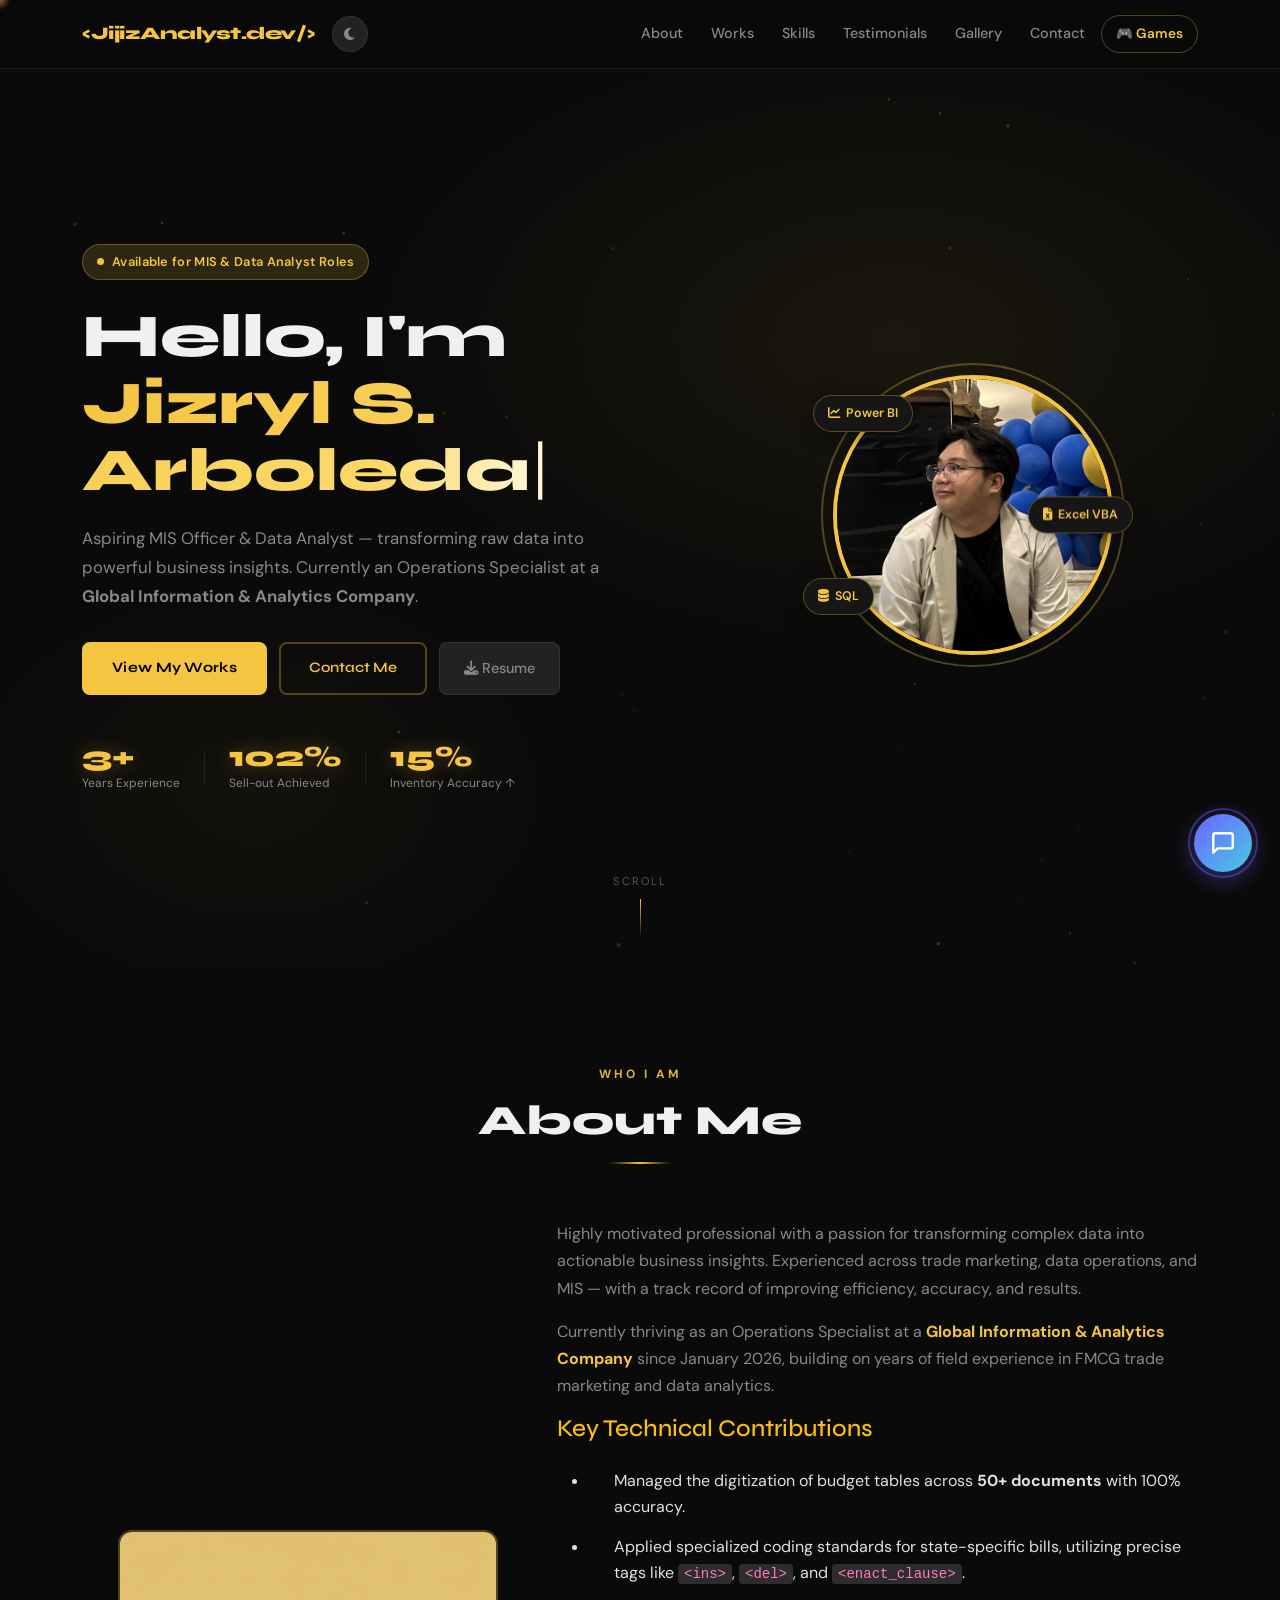
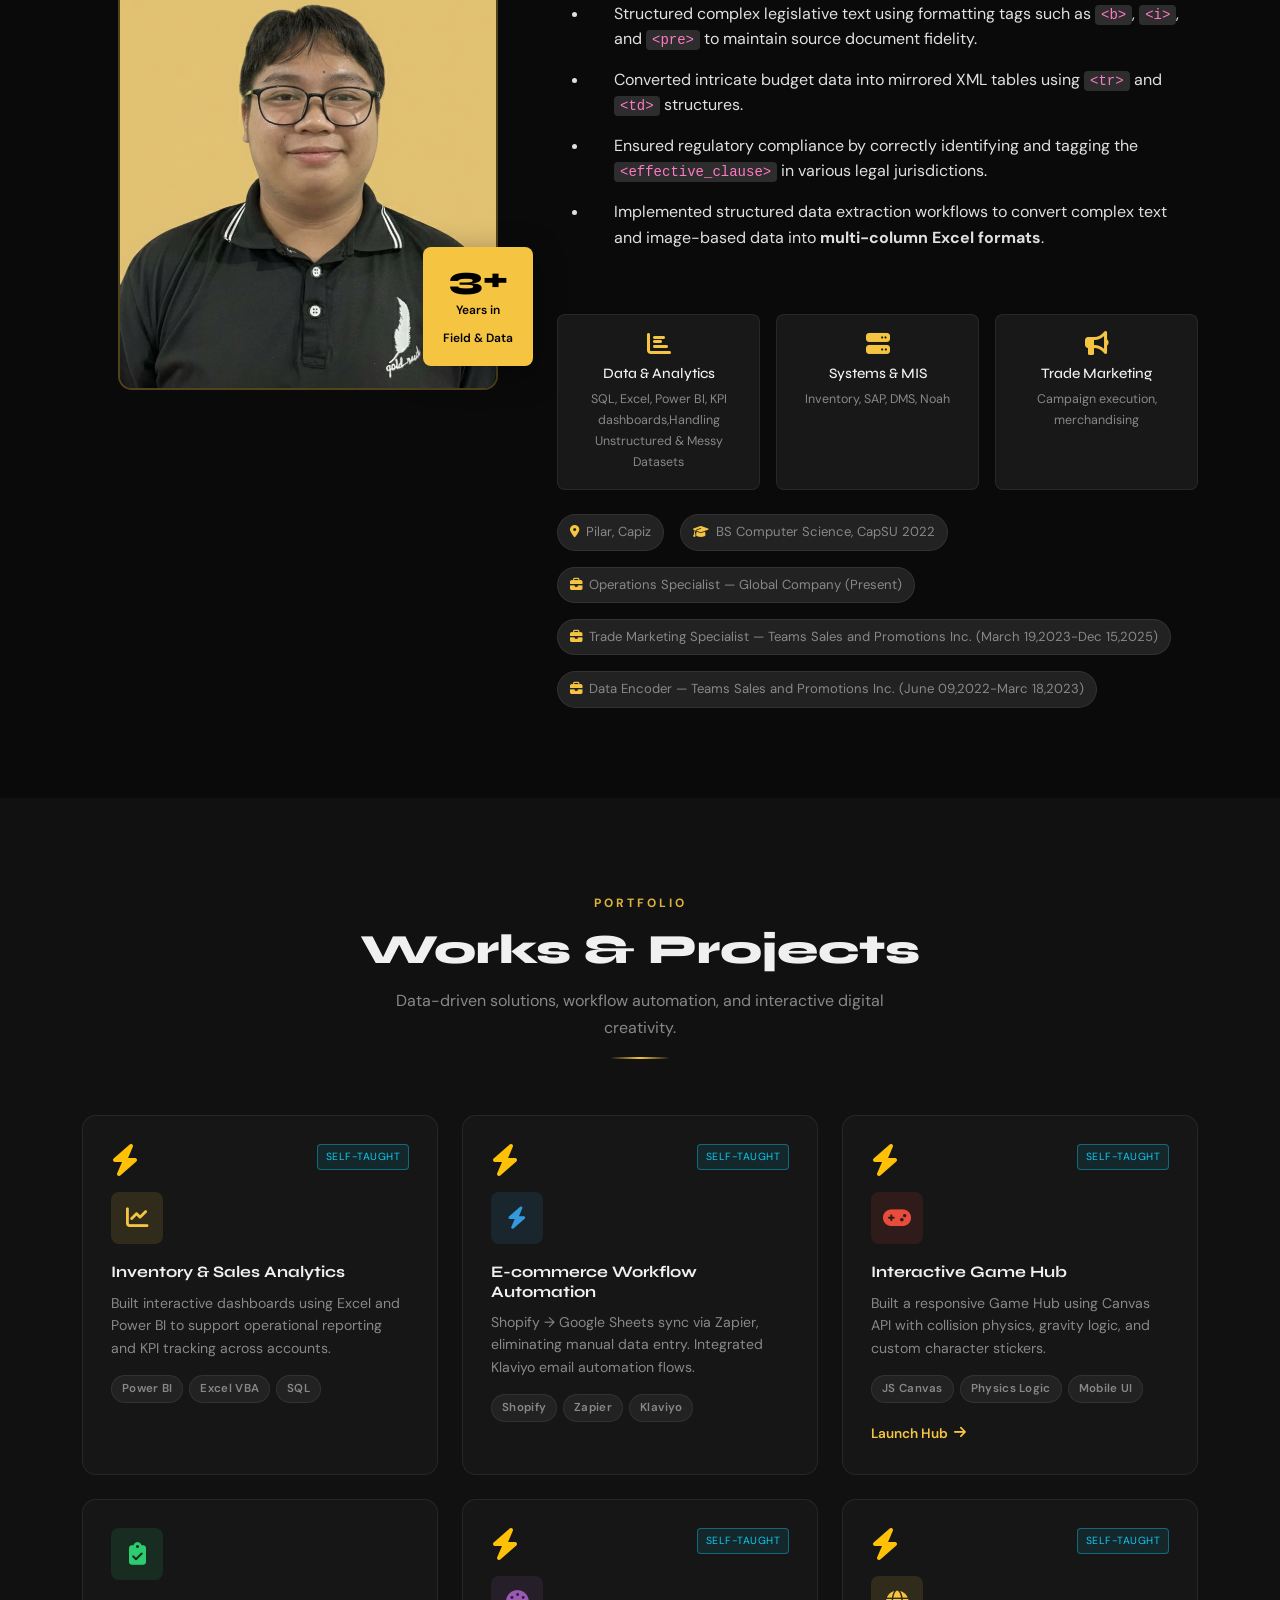
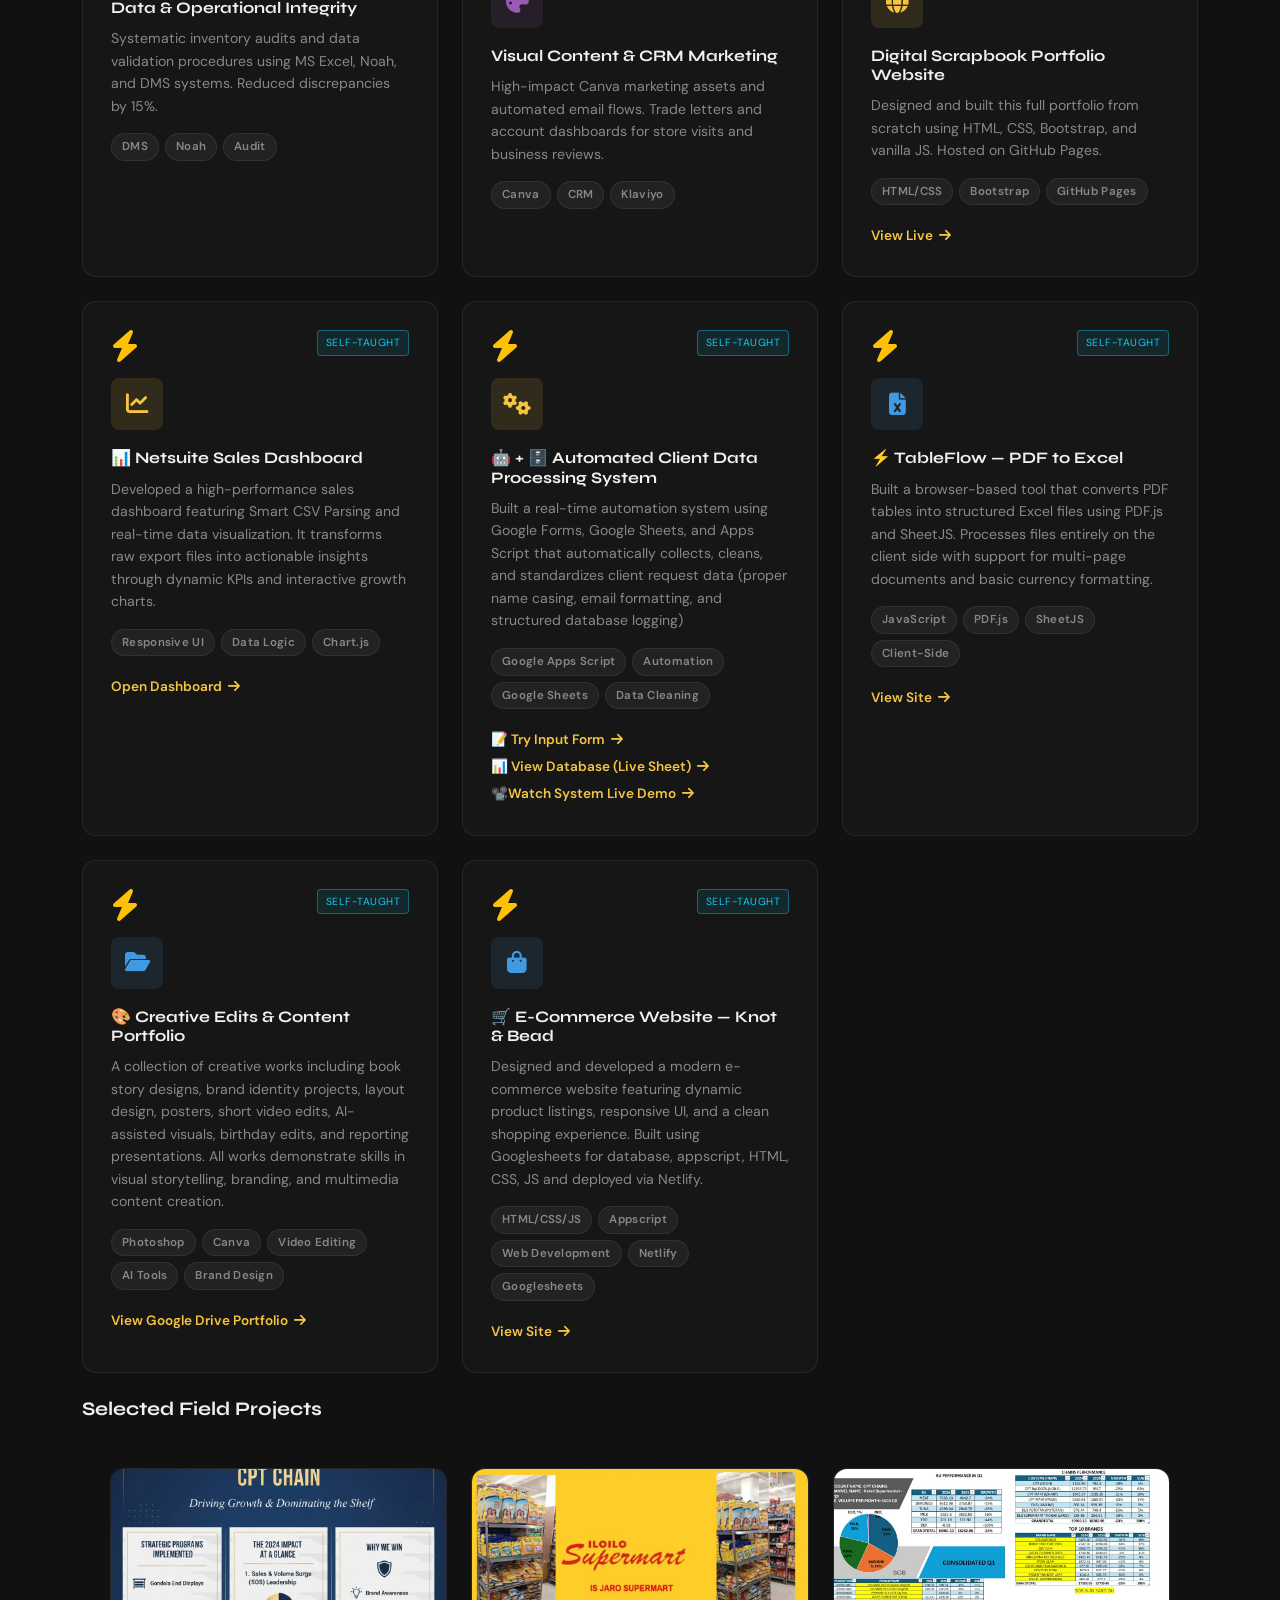
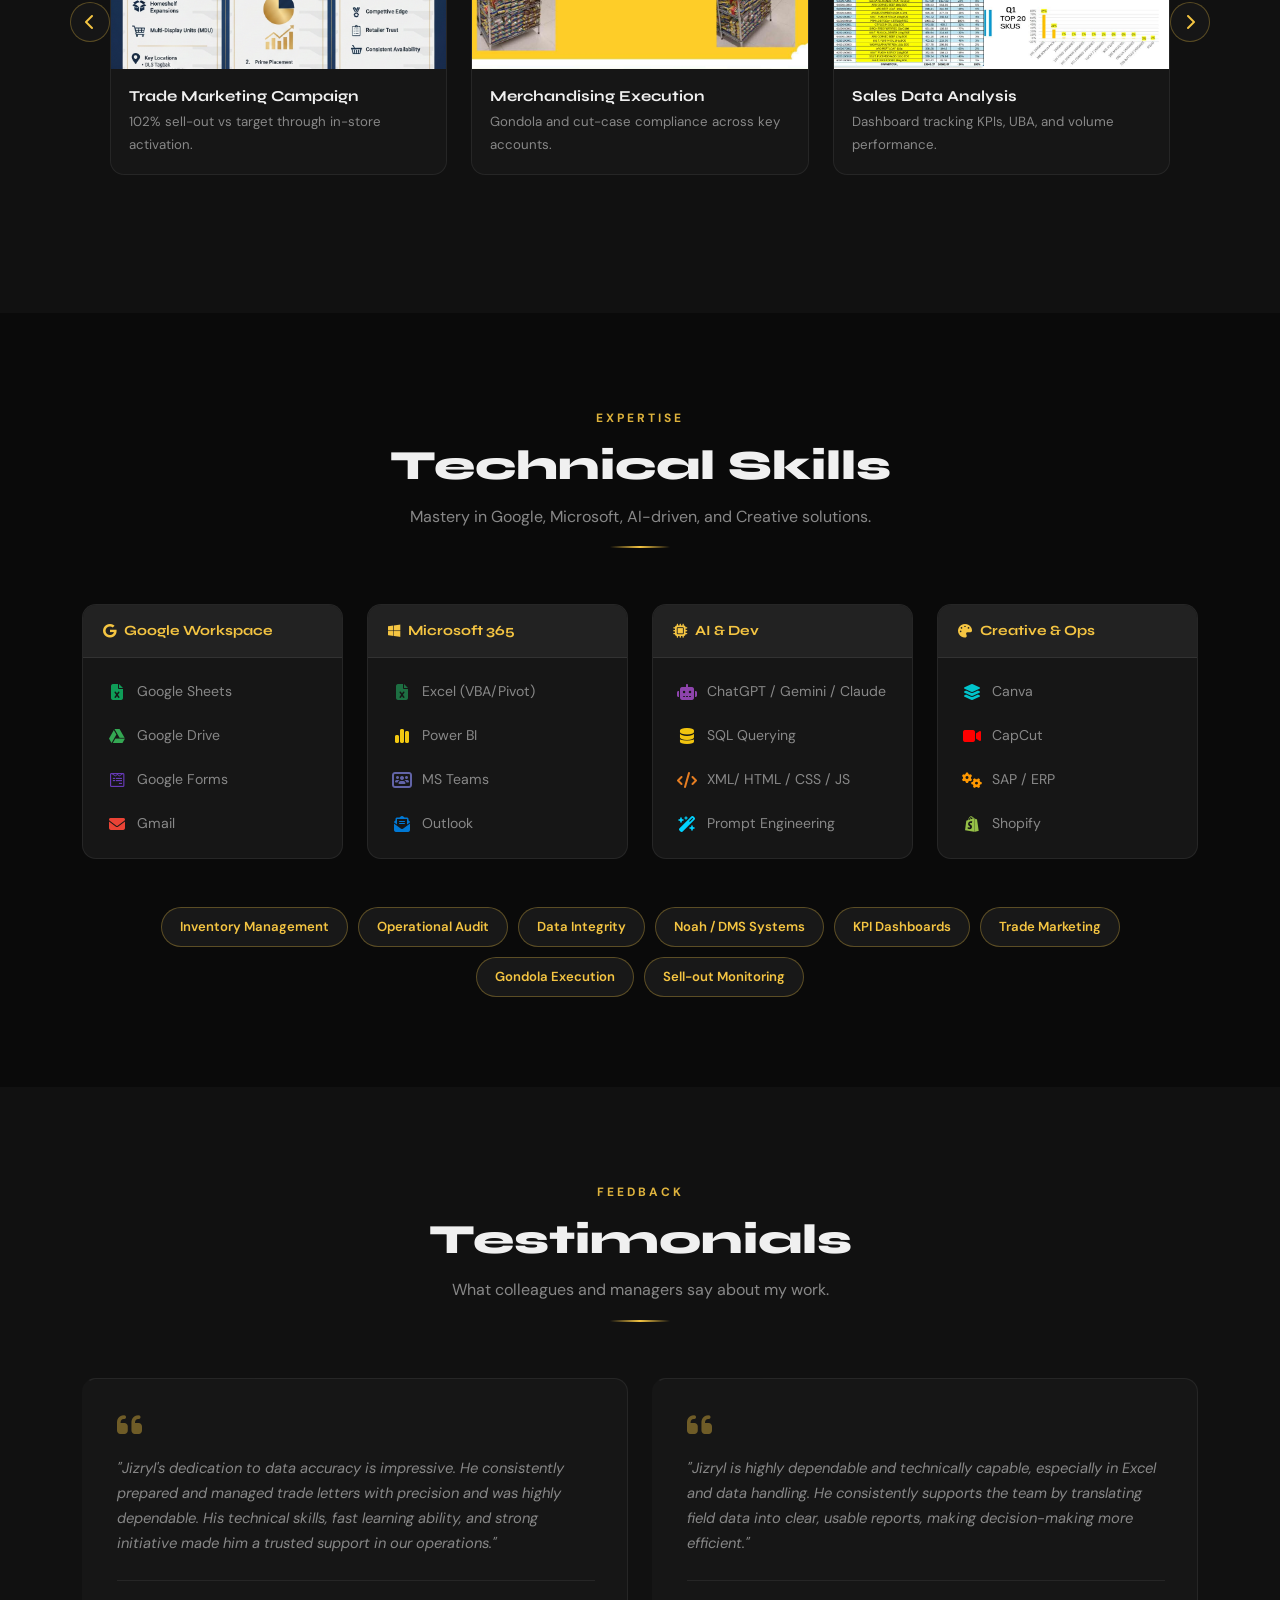
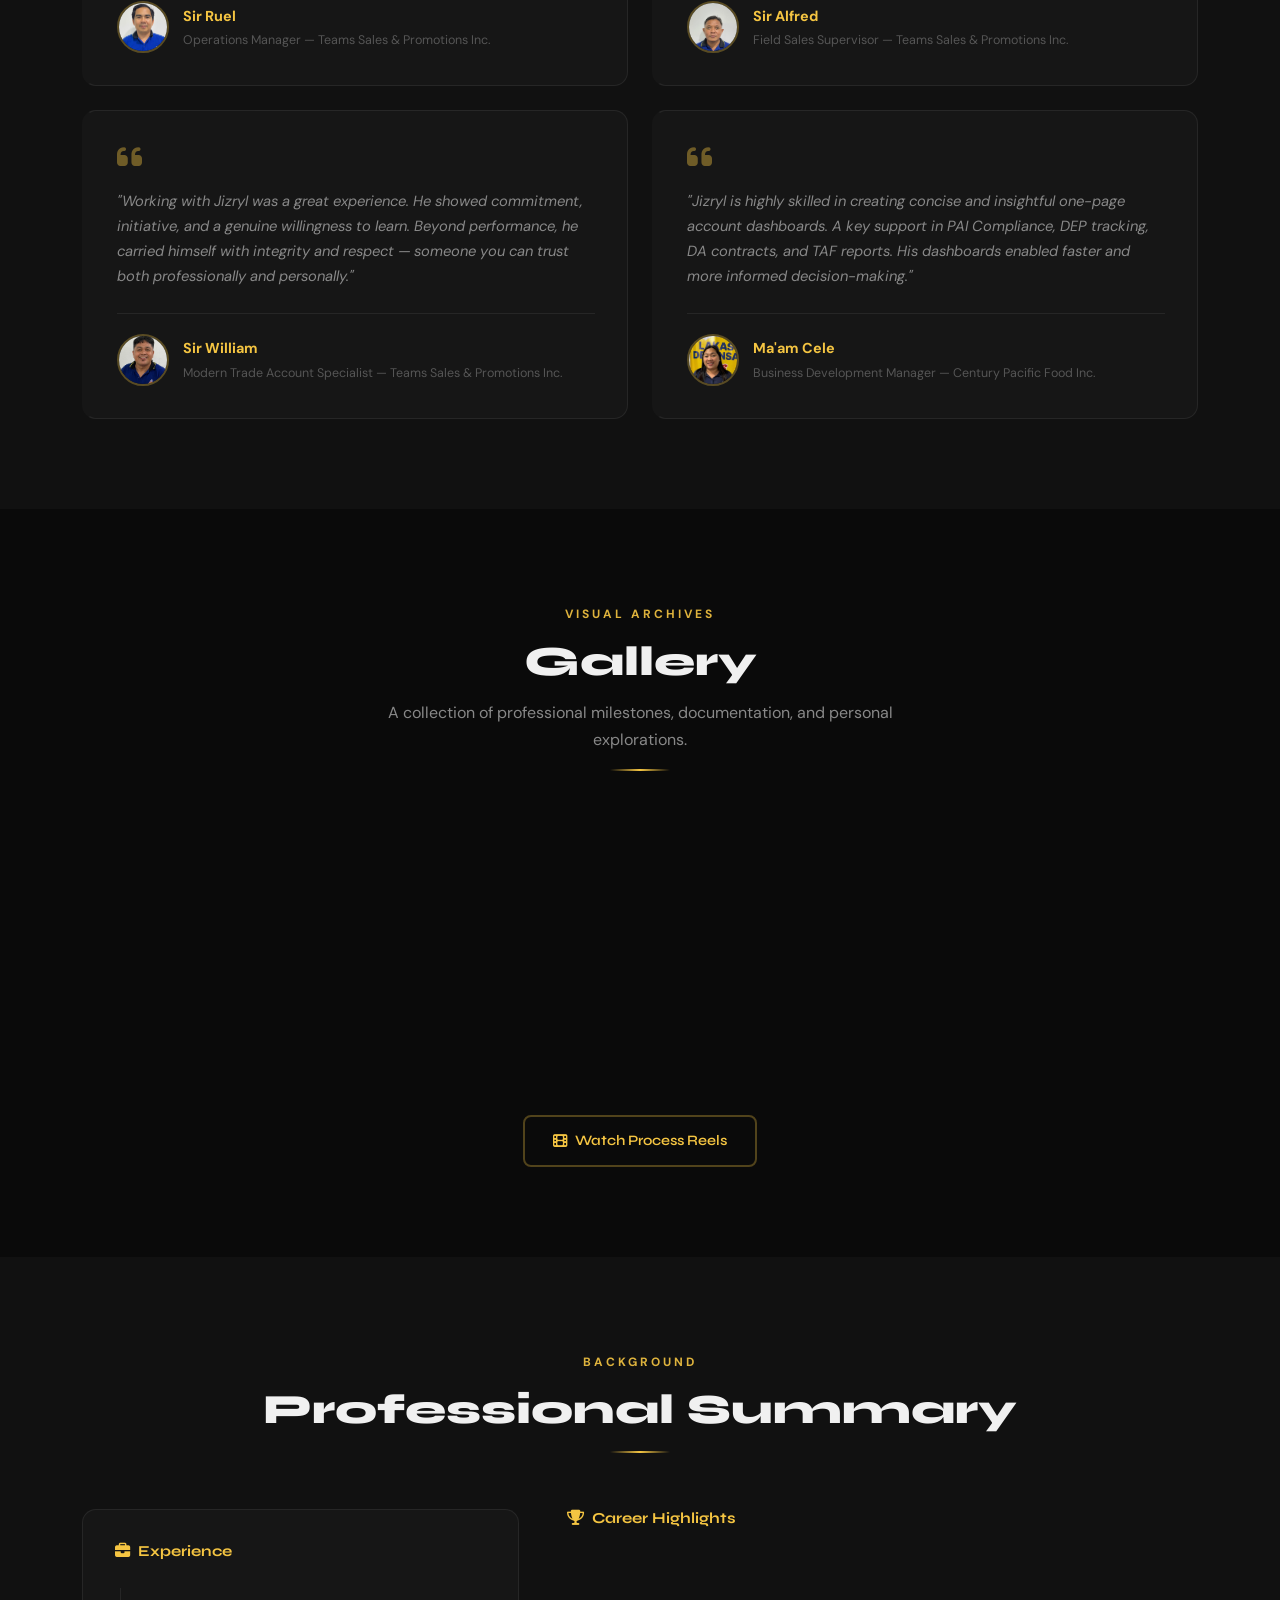
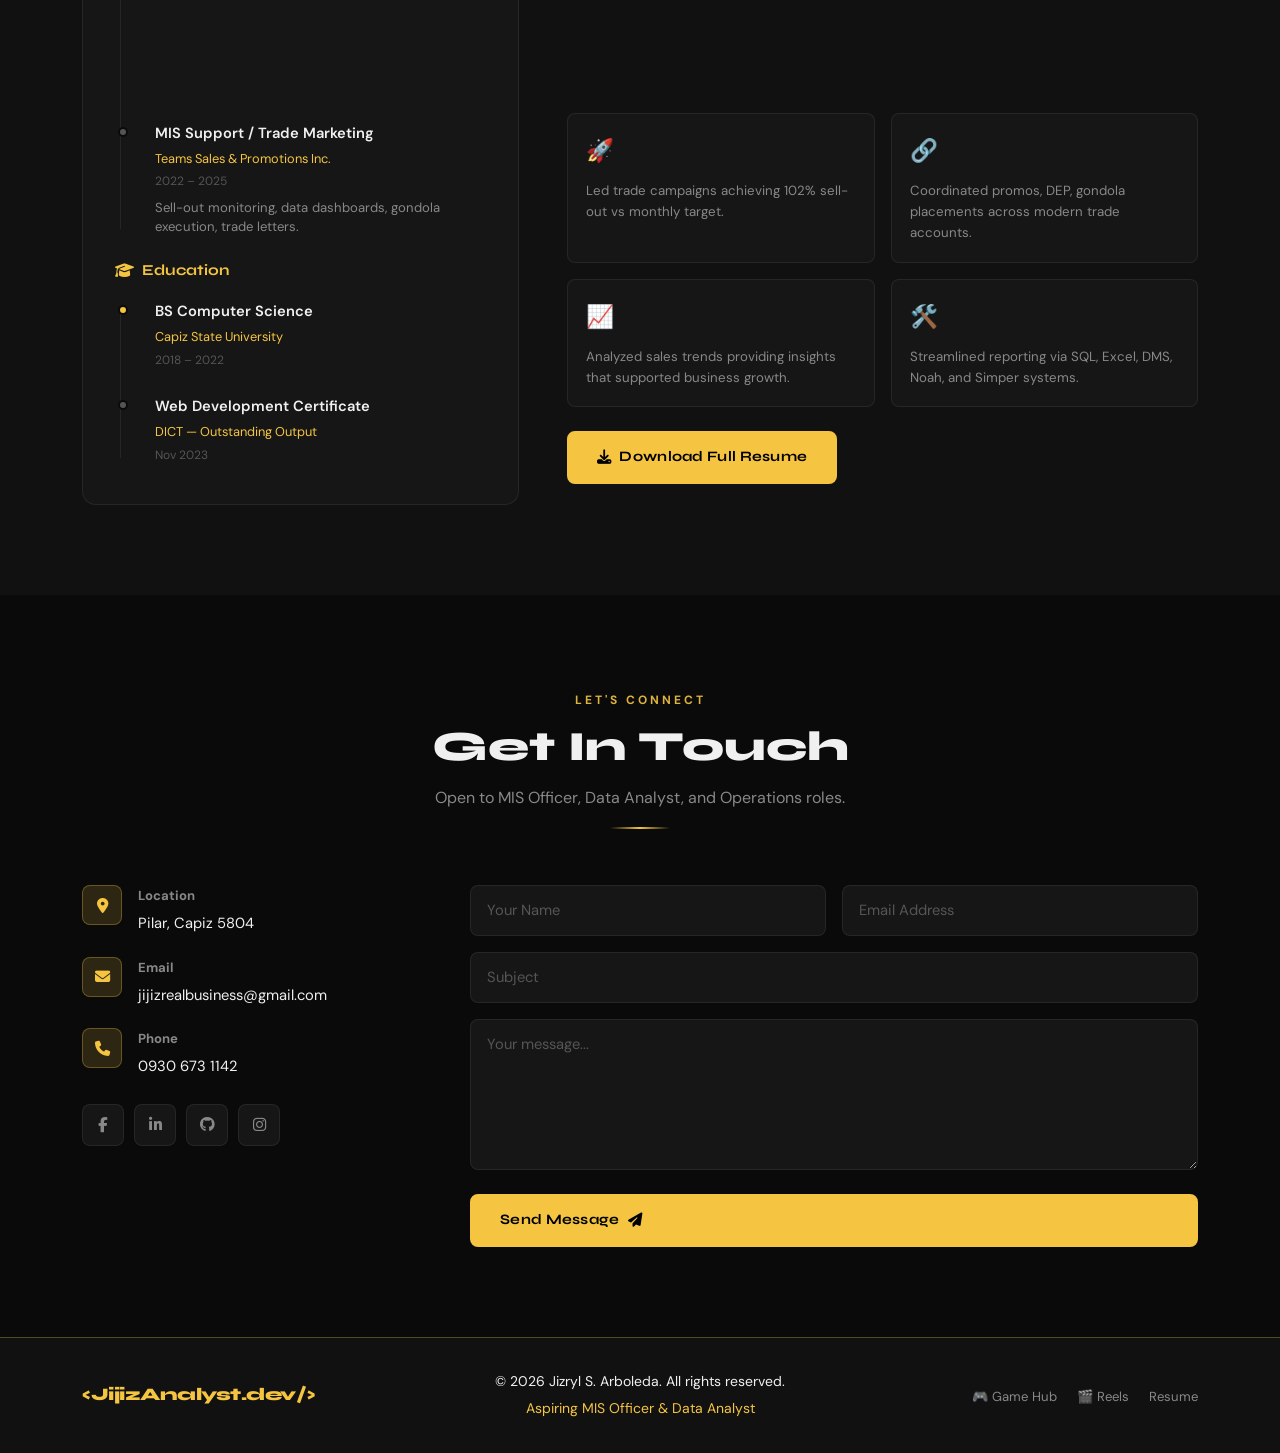
==== index.html @ a5900e07 "Add files via upload" ====
<!DOCTYPE html>
<html lang="en">
<head>
<meta charset="UTF-8">
<meta name="viewport" content="width=device-width, initial-scale=1.0">
<title>Jizryl S. Arboleda | MIS Officer & Data Analyst</title>
<meta name="description" content="Aspiring MIS Officer & Data Analyst focused on turning data into business insights and operational improvements. Currently an Operations Specialist at a Global Information & Analytics Company.">
<meta property="og:title" content="Jizryl S. Arboleda | MIS Officer & Data Analyst">
<meta property="og:description" content="Aspiring MIS Officer & Data Analyst focused on turning data into business insights and operational improvements.">
<meta property="og:image" content="formal.jpg">
<meta property="og:url" content="https://jijiz19.github.io/JIJIZ-MAIN-WEB-PROFILE-PORTFOLIO-/">
<meta property="og:type" content="website">
<link rel="preconnect" href="https://fonts.googleapis.com">
<link rel="preconnect" href="https://fonts.gstatic.com" crossorigin>
<link href="https://fonts.googleapis.com/css2?family=Syne:wght@400;600;700;800&family=DM+Sans:wght@300;400;500&display=swap" rel="stylesheet">
<link href="https://cdn.jsdelivr.net/npm/bootstrap@5.3.2/dist/css/bootstrap.min.css" rel="stylesheet">
<link rel="stylesheet" href="https://cdnjs.cloudflare.com/ajax/libs/font-awesome/6.4.2/css/all.min.css">
<link rel="stylesheet" href="style.css">

<style>
  /* ── Chatbot Widget ── */
  #jiz-chat-fab {
    position: fixed;
    bottom: 28px; right: 28px;
    z-index: 9999;
    width: 58px; height: 58px;
    border-radius: 50%;
    background: linear-gradient(135deg, #6c63ff, #48cae4);
    border: none; cursor: pointer;
    box-shadow: 0 6px 24px rgba(108,99,255,.45);
    display: flex; align-items: center; justify-content: center;
    transition: transform .2s, box-shadow .2s;
  }
  #jiz-chat-fab:hover { transform: scale(1.1); box-shadow: 0 8px 30px rgba(108,99,255,.6); }
  #jiz-chat-fab svg { pointer-events: none; }
  #jiz-chat-fab::before {
    content: ''; position: absolute; inset: -6px;
    border-radius: 50%; border: 2px solid rgba(108,99,255,.4);
    animation: jiz-pulse 2s ease-out infinite;
  }
  @keyframes jiz-pulse {
    0%   { transform: scale(1);   opacity: 1; }
    100% { transform: scale(1.5); opacity: 0; }
  }
  #jiz-chat-window {
    position: fixed; bottom: 100px; right: 28px;
    z-index: 9998; width: 340px;
    max-width: calc(100vw - 40px); height: 480px;
    max-height: calc(100vh - 130px);
    background: #ffffff; border-radius: 20px;
    box-shadow: 0 16px 48px rgba(0,0,0,.18);
    display: flex; flex-direction: column; overflow: hidden;
    transform: scale(.85) translateY(20px); opacity: 0; pointer-events: none;
    transition: transform .25s cubic-bezier(.34,1.56,.64,1), opacity .2s;
  }
  #jiz-chat-window.jiz-open { transform: scale(1) translateY(0); opacity: 1; pointer-events: all; }
  #jiz-chat-header {
    background: linear-gradient(135deg, #6c63ff, #48cae4);
    padding: 14px 18px; display: flex; align-items: center; gap: 12px; flex-shrink: 0;
  }
  .jiz-avatar {
    width: 38px; height: 38px; border-radius: 50%;
    background: rgba(255,255,255,.25);
    display: flex; align-items: center; justify-content: center;
    font-size: 20px; flex-shrink: 0;
  }
  .jiz-header-text { flex: 1; }
  .jiz-header-text strong { display: block; color: #fff; font-size: 14px; font-weight: 700; }
  .jiz-header-text span  { color: rgba(255,255,255,.8); font-size: 11px; }
  #jiz-close-btn {
    background: rgba(255,255,255,.2); border: none; color: #fff;
    width: 28px; height: 28px; border-radius: 50%; cursor: pointer;
    font-size: 16px; display: flex; align-items: center; justify-content: center;
    transition: background .15s; flex-shrink: 0;
  }
  #jiz-close-btn:hover { background: rgba(255,255,255,.35); }
  #jiz-messages {
    flex: 1; overflow-y: auto; padding: 16px 14px;
    display: flex; flex-direction: column; gap: 10px;
    scroll-behavior: smooth; background: #f7f8fc;
  }
  #jiz-messages::-webkit-scrollbar { width: 4px; }
  #jiz-messages::-webkit-scrollbar-thumb { background: #d0d4e8; border-radius: 4px; }
  .jiz-msg {
    max-width: 82%; padding: 10px 13px; border-radius: 16px;
    font-size: 13px; line-height: 1.5; word-break: break-word;
    animation: jiz-pop .18s ease;
  }
  @keyframes jiz-pop { from { transform: scale(.9); opacity: 0; } to { transform: scale(1); opacity: 1; } }
  .jiz-msg.bot {
    background: #fff; color: #333; border-bottom-left-radius: 4px;
    box-shadow: 0 2px 8px rgba(0,0,0,.07); align-self: flex-start;
  }
  .jiz-msg.user {
    background: linear-gradient(135deg, #6c63ff, #48cae4);
    color: #fff; border-bottom-right-radius: 4px; align-self: flex-end;
  }
  #jiz-chips {
    padding: 8px 14px 4px; display: flex; flex-wrap: wrap; gap: 6px;
    background: #f7f8fc; flex-shrink: 0;
  }
  .jiz-chip {
    background: #ededff; color: #6c63ff; border: 1px solid #c9c6ff;
    border-radius: 20px; padding: 5px 11px; font-size: 11.5px;
    cursor: pointer; transition: background .15s, color .15s; white-space: nowrap;
  }
  .jiz-chip:hover { background: #6c63ff; color: #fff; border-color: #6c63ff; }
  #jiz-input-row {
    display: flex; align-items: center; gap: 8px;
    padding: 10px 12px; background: #fff;
    border-top: 1px solid #ebebeb; flex-shrink: 0;
  }
  #jiz-input {
    flex: 1; border: 1.5px solid #e0e0f0; border-radius: 20px;
    padding: 8px 14px; font-size: 13px; outline: none;
    transition: border-color .15s; background: #f7f8fc; color: #333;
  }
  #jiz-input:focus { border-color: #6c63ff; background: #fff; }
  #jiz-input::placeholder { color: #aaa; }
  #jiz-send-btn {
    width: 36px; height: 36px; border-radius: 50%;
    background: linear-gradient(135deg, #6c63ff, #48cae4);
    border: none; cursor: pointer;
    display: flex; align-items: center; justify-content: center;
    flex-shrink: 0; transition: transform .15s, box-shadow .15s;
  }
  #jiz-send-btn:hover { transform: scale(1.08); box-shadow: 0 4px 12px rgba(108,99,255,.4); }
  .jiz-typing {
    display: flex; align-items: center; gap: 4px;
    padding: 10px 14px; background: #fff; border-radius: 16px;
    border-bottom-left-radius: 4px;
    box-shadow: 0 2px 8px rgba(0,0,0,.07);
    align-self: flex-start; width: fit-content;
  }
  .jiz-typing span {
    width: 6px; height: 6px; background: #6c63ff;
    border-radius: 50%; animation: jiz-bounce .9s ease-in-out infinite;
  }
  .jiz-typing span:nth-child(2) { animation-delay: .15s; }
  .jiz-typing span:nth-child(3) { animation-delay: .30s; }
  @keyframes jiz-bounce {
    0%,80%,100% { transform: translateY(0); }
    40%          { transform: translateY(-6px); }
  }
  @media (max-width: 400px) {
    #jiz-chat-window { right: 12px; bottom: 90px; width: calc(100vw - 24px); }
    #jiz-chat-fab    { right: 16px; bottom: 20px; }
  }
</style>




</head>
<body>



<!-- ── Chatbot: Floating Button ── -->
<button id="jiz-chat-fab" aria-label="Open chat assistant" title="Chat with Jizryl's Assistant">
  <svg width="26" height="26" viewBox="0 0 24 24" fill="none" stroke="#fff" stroke-width="2.2"
       stroke-linecap="round" stroke-linejoin="round">
    <path d="M21 15a2 2 0 0 1-2 2H7l-4 4V5a2 2 0 0 1 2-2h14a2 2 0 0 1 2 2z"/>
  </svg>
</button>

<!-- ── Chatbot: Window ── -->
<div id="jiz-chat-window" role="dialog" aria-label="Chat Assistant">
  <div id="jiz-chat-header">
    <div class="jiz-avatar">🤖</div>
    <div class="jiz-header-text">
      <strong>Jizryl's Assistant</strong>
      <span>Ask me anything about Jizryl!</span>
    </div>
    <button id="jiz-close-btn" aria-label="Close chat">✕</button>
  </div>
  <div id="jiz-messages"></div>
  <div id="jiz-chips">
    <button class="jiz-chip">Who is Jizryl?</button>
    <button class="jiz-chip">Skills</button>
    <button class="jiz-chip">Experience</button>
    <button class="jiz-chip">Tools</button>
    <button class="jiz-chip">Goals</button>
    <button class="jiz-chip">Hobbies</button>
  </div>
  <div id="jiz-input-row">
    <input id="jiz-input" type="text" placeholder="Ask something…" autocomplete="off" maxlength="200" />
    <button id="jiz-send-btn" aria-label="Send">
      <svg width="16" height="16" viewBox="0 0 24 24" fill="none" stroke="#fff" stroke-width="2.5"
           stroke-linecap="round" stroke-linejoin="round">
        <line x1="22" y1="2" x2="11" y2="13"/>
        <polygon points="22 2 15 22 11 13 2 9 22 2"/>
      </svg>
    </button>
  </div>
</div>



<!-- NAVBAR -->
<nav class="navbar navbar-expand-lg jz-nav sticky-top" id="mainNav">
  <div class="container">
    <a class="navbar-brand jz-brand" href="#home">&lt;JijizAnalyst.dev/&gt;</a>
    <div class="ms-auto me-3 d-flex align-items-center gap-2">
      <button class="jz-theme-btn" onclick="toggleTheme()" id="theme-btn" aria-label="Toggle theme">
        <i class="fa-solid fa-moon"></i>
      </button>
    </div>
    <button class="navbar-toggler border-0" type="button" data-bs-toggle="collapse" data-bs-target="#navMenu">
      <span class="navbar-toggler-icon"></span>
    </button>
    <div class="collapse navbar-collapse" id="navMenu">
      <ul class="navbar-nav ms-auto gap-1">
        <li class="nav-item"><a class="nav-link jz-link" href="#about">About</a></li>
        <li class="nav-item"><a class="nav-link jz-link" href="#works">Works</a></li>
        <li class="nav-item"><a class="nav-link jz-link" href="#skills">Skills</a></li>
        <li class="nav-item"><a class="nav-link jz-link" href="#testimonials">Testimonials</a></li>
        <li class="nav-item"><a class="nav-link jz-link" href="#gallery">Gallery</a></li>
        <li class="nav-item"><a class="nav-link jz-link" href="#contact">Contact</a></li>
        <li class="nav-item"><a class="nav-link jz-cta-link" href="gamehub.html">🎮 Games</a></li>
      </ul>
    </div>
  </div>
</nav>

<!-- HERO -->
<section class="jz-hero" id="home">
  <div class="jz-hero-bg"></div>
  <div class="container">
    <div class="row align-items-center min-vh-100 py-5">
      <div class="col-lg-7 order-2 order-lg-1">
        <div class="jz-hero-tag">
          <span class="jz-dot"></span> Available for MIS & Data Analyst Roles
        </div>
        <h1 class="jz-hero-title">
          Hello, I'm<br>
          <span class="jz-gold" id="typing-text" data-text="Jizryl S. Arboleda">Jizryl S. Arboleda</span>
        </h1>
        <p class="jz-hero-sub">Aspiring MIS Officer & Data Analyst — transforming raw data into powerful business insights. Currently an Operations Specialist at a <strong>Global Information & Analytics Company</strong>.</p>
        <div class="jz-hero-btns">
          <a href="#works" class="jz-btn-primary">View My Works</a>
          <a href="#contact" class="jz-btn-outline">Contact Me</a>
          <a href="https://drive.google.com/uc?export=download&id=1oiDaY-pKQXSmmqbbm71Vb4s5if_bv_Fe" class="jz-btn-ghost" target="_blank">
            <i class="fa-solid fa-download me-1"></i> Resume
          </a>
        </div>
        <div class="jz-stats mt-5">
          <div class="jz-stat"><span class="jz-stat-num">3+</span><span class="jz-stat-label">Years Experience</span></div>
          <div class="jz-stat-div"></div>
          <div class="jz-stat"><span class="jz-stat-num">102%</span><span class="jz-stat-label">Sell-out Achieved</span></div>
          <div class="jz-stat-div"></div>
          <div class="jz-stat"><span class="jz-stat-num">15%</span><span class="jz-stat-label">Inventory Accuracy ↑</span></div>
        </div>
      </div>
      <div class="col-lg-5 order-1 order-lg-2 text-center mb-5 mb-lg-0">
        <div class="jz-profile-wrap">
          <div class="jz-profile-ring"></div>
          <img src="formal.jpeg" alt="Jizryl S. Arboleda" class="jz-profile-img" loading="eager">
          <div class="jz-badge-card jz-badge-1">
            <i class="fa-solid fa-chart-line"></i> Power BI
          </div>
          <div class="jz-badge-card jz-badge-2">
            <i class="fa-solid fa-database"></i> SQL
          </div>
          <div class="jz-badge-card jz-badge-3">
            <i class="fa-solid fa-file-excel"></i> Excel VBA
          </div>
        </div>
      </div>
    </div>
  </div>
  <div class="jz-scroll-hint">
    <span>Scroll</span>
    <div class="jz-scroll-line"></div>
  </div>
</section>

<!-- ABOUT / EXPERTISE -->
<section class="jz-section" id="about">
  <div class="container">
    <div class="jz-section-header">
      <span class="jz-eyebrow">Who I Am</span>
      <h2 class="jz-section-title">About Me</h2>
    </div>
    <div class="row g-4 align-items-center">
      <div class="col-lg-5">
        <div class="jz-about-img-wrap">
          <img src="profilesum.jpg" alt="Jizryl Arboleda" class="jz-about-img" loading="lazy">
          <div class="jz-about-exp-badge">
            <span class="jz-about-exp-num">3+</span>
            <span class="jz-about-exp-text">Years in<br>Field & Data</span>
          </div>
        </div>
      </div>
      <div class="col-lg-7">
        <p class="jz-about-text">Highly motivated professional with a passion for transforming complex data into actionable business insights. Experienced across trade marketing, data operations, and MIS — with a track record of improving efficiency, accuracy, and results.</p>
        <p class="jz-about-text">Currently thriving as an Operations Specialist at a <strong class="jz-gold">Global Information & Analytics Company</strong> since January 2026, building on years of field experience in FMCG trade marketing and data analytics.</p>

<div class="mb-5">
    <h4 class="text-warning mb-4">Key Technical Contributions</h4>
    <ul class="contribution-list">
        <li>Managed the digitization of budget tables across <strong>50+ documents</strong> with 100% accuracy.</li>
        <li>Applied specialized coding standards for state-specific bills, utilizing precise tags like <code>&lt;ins&gt;</code>, <code>&lt;del&gt;</code>, and <code>&lt;enact_clause&gt;</code>.</li>
        <li>Structured complex legislative text using formatting tags such as <code>&lt;b&gt;</code>, <code>&lt;i&gt;</code>, and <code>&lt;pre&gt;</code> to maintain source document fidelity.</li>
        <li>Converted intricate budget data into mirrored XML tables using <code>&lt;tr&gt;</code> and <code>&lt;td&gt;</code> structures.</li>
        <li>Ensured regulatory compliance by correctly identifying and tagging the <code>&lt;effective_clause&gt;</code> in various legal jurisdictions.</li>
        <li>Implemented structured data extraction workflows to convert complex text and image-based data into <strong>multi-column Excel formats</strong>.</li>
    </ul>
</div>        
        <div class="row g-3 mt-2">
          <div class="col-sm-4"><div class="jz-expertise-card"><i class="fa-solid fa-chart-bar"></i><h6>Data & Analytics</h6><p>SQL, Excel, Power BI, KPI dashboards,Handling Unstructured & Messy Datasets</p></div></div>
          <div class="col-sm-4"><div class="jz-expertise-card"><i class="fa-solid fa-server"></i><h6>Systems & MIS</h6><p>Inventory, SAP, DMS, Noah</p></div></div>
          <div class="col-sm-4"><div class="jz-expertise-card"><i class="fa-solid fa-bullhorn"></i><h6>Trade Marketing</h6><p>Campaign execution, merchandising</p></div></div>
        </div>
        <div class="mt-4 d-flex gap-3 flex-wrap">
          <div class="jz-info-item"><i class="fa-solid fa-location-dot"></i> Pilar, Capiz</div>
          <div class="jz-info-item"><i class="fa-solid fa-graduation-cap"></i> BS Computer Science, CapSU 2022</div>
          <div class="jz-info-item"><i class="fa-solid fa-briefcase"></i> Operations Specialist — Global Company (Present)</div>
<div class="jz-info-item"><i class="fa-solid fa-briefcase"></i> Trade Marketing Specialist — Teams Sales and Promotions Inc. (March 19,2023-Dec 15,2025)</div>
<div class="jz-info-item"><i class="fa-solid fa-briefcase"></i> Data Encoder — Teams Sales and Promotions Inc. (June 09,2022-Marc 18,2023)</div>
        </div>
      </div>
    </div>
  </div>


</section>

<!-- WORKS -->
<section class="jz-section jz-section-alt" id="works">
  <div class="container">
    <div class="jz-section-header">
      <span class="jz-eyebrow">Portfolio</span>
      <h2 class="jz-section-title">Works & Projects</h2>
      <p class="jz-section-sub">Data-driven solutions, workflow automation, and interactive digital creativity.</p>
    </div>
    <div class="row g-4 mb-5">
      <div class="col-md-6 col-lg-4">
        <div class="jz-work-card">
<div class="d-flex justify-content-between align-items-start mb-3">
                                <i class="fa-solid fa-bolt fa-2x text-warning"></i>
                                <span class="badge-self-taught">Self-Taught</span>
                            </div>

          <div class="jz-work-icon" style="background: rgba(245,197,66,0.12)"><i class="fa-solid fa-chart-line" style="color:#f5c542"></i></div>
          <h5>Inventory & Sales Analytics</h5>
          <p>Built interactive dashboards using Excel and Power BI to support operational reporting and KPI tracking across accounts.</p>
          <div class="jz-tags"><span>Power BI</span><span>Excel VBA</span><span>SQL</span></div>
        </div>
      </div>

      <div class="col-md-6 col-lg-4">
        <div class="jz-work-card">
<div class="d-flex justify-content-between align-items-start mb-3">
                                <i class="fa-solid fa-bolt fa-2x text-warning"></i>
                                <span class="badge-self-taught">Self-Taught</span>
                            </div>

          <div class="jz-work-icon" style="background: rgba(52,152,219,0.12)"><i class="fa-solid fa-bolt" style="color:#3498db"></i></div>
          <h5>E-commerce Workflow Automation</h5>
          <p>Shopify → Google Sheets sync via Zapier, eliminating manual data entry. Integrated Klaviyo email automation flows.</p>
          <div class="jz-tags"><span>Shopify</span><span>Zapier</span><span>Klaviyo</span></div>
        </div>
      </div>

      <div class="col-md-6 col-lg-4">
        <div class="jz-work-card">
<div class="d-flex justify-content-between align-items-start mb-3">
                                <i class="fa-solid fa-bolt fa-2x text-warning"></i>
                                <span class="badge-self-taught">Self-Taught</span>
                            </div>

          <div class="jz-work-icon" style="background: rgba(231,76,60,0.12)"><i class="fa-solid fa-gamepad" style="color:#e74c3c"></i></div>
          <h5>Interactive Game Hub</h5>
          <p>Built a responsive Game Hub using Canvas API with collision physics, gravity logic, and custom character stickers.</p>
          <div class="jz-tags"><span>JS Canvas</span><span>Physics Logic</span><span>Mobile UI</span></div>
          <a href="gamehub.html" class="jz-work-link">Launch Hub <i class="fa-solid fa-arrow-right"></i></a>
        </div>
      </div>

      <div class="col-md-6 col-lg-4">
        <div class="jz-work-card">
          <div class="jz-work-icon" style="background: rgba(46,204,113,0.12)"><i class="fa-solid fa-clipboard-check" style="color:#2ecc71"></i></div>
          <h5>Data & Operational Integrity</h5>
          <p>Systematic inventory audits and data validation procedures using MS Excel, Noah, and DMS systems. Reduced discrepancies by 15%.</p>
          <div class="jz-tags"><span>DMS</span><span>Noah</span><span>Audit</span></div>
        </div>
      </div>

      <div class="col-md-6 col-lg-4">
        <div class="jz-work-card">
<div class="d-flex justify-content-between align-items-start mb-3">
                                <i class="fa-solid fa-bolt fa-2x text-warning"></i>
                                <span class="badge-self-taught">Self-Taught</span>
                            </div>
          <div class="jz-work-icon" style="background: rgba(155,89,182,0.12)"><i class="fa-solid fa-palette" style="color:#9b59b6"></i></div>
          <h5>Visual Content & CRM Marketing</h5>
          <p>High-impact Canva marketing assets and automated email flows. Trade letters and account dashboards for store visits and business reviews.</p>
          <div class="jz-tags"><span>Canva</span><span>CRM</span><span>Klaviyo</span></div>
        </div>
      </div>

      <div class="col-md-6 col-lg-4">
        <div class="jz-work-card">
<div class="d-flex justify-content-between align-items-start mb-3">
                                <i class="fa-solid fa-bolt fa-2x text-warning"></i>
                                <span class="badge-self-taught">Self-Taught</span>
                            </div>

          <div class="jz-work-icon" style="background: rgba(245,197,66,0.12)"><i class="fa-solid fa-globe" style="color:#f5c542"></i></div>
          <h5>Digital Scrapbook Portfolio Website</h5>
          <p>Designed and built this full portfolio from scratch using HTML, CSS, Bootstrap, and vanilla JS. Hosted on GitHub Pages.</p>
          <div class="jz-tags"><span>HTML/CSS</span><span>Bootstrap</span><span>GitHub Pages</span></div>
          <a href="https://digitalscrapbookjijiz.netlify.app/" class="jz-work-link" target="_blank">View Live <i class="fa-solid fa-arrow-right"></i></a>
        </div>
      </div>
    


<div class="col-md-6 col-lg-4">
        <div class="jz-work-card">
<div class="d-flex justify-content-between align-items-start mb-3">
                                <i class="fa-solid fa-bolt fa-2x text-warning"></i>
                                <span class="badge-self-taught">Self-Taught</span>
                            </div>

          <div class="jz-work-icon" style="background: rgba(245,197,66,0.12)"><i class="fa-solid fa-chart-line" style="color:#f5c542"></i></div>
          <h5>📊 Netsuite Sales Dashboard</h5>
          <p>Developed a high-performance sales dashboard featuring Smart CSV Parsing and real-time data visualization. It transforms raw export files into actionable insights through dynamic KPIs and interactive growth charts.</p>
          <div class="jz-tags"><span>Responsive UI </span><span>Data Logic</span><span>Chart.js</span></div>
          <a href="https://salesdashboardnetsuitejijiz.netlify.app/" class="jz-work-link">Open Dashboard<i class="fa-solid fa-arrow-right"></i></a>
        </div>
      </div>


<div class="col-md-6 col-lg-4">
        <div class="jz-work-card">
<div class="d-flex justify-content-between align-items-start mb-3">
                                <i class="fa-solid fa-bolt fa-2x text-warning"></i>
                                <span class="badge-self-taught">Self-Taught</span>
                            </div>

          <div class="jz-work-icon" style="background: rgba(245,197,66,0.12)"><i class="fa-solid fa-gears" style="color:#f5c542"></i></div>
          <h5>🤖 + 🗄️ Automated Client Data Processing System</h5>
          <p>Built a real-time automation system using Google Forms, Google Sheets, and Apps Script that automatically collects, cleans, and standardizes client request data (proper name casing, email formatting, and structured database logging)</p>
          <div class="jz-tags"><span>Google Apps Script</span><span>Automation</span><span>Google Sheets</span><span>Data Cleaning</span></div>
          <a href="https://docs.google.com/forms/d/e/1FAIpQLScVeyPuvkvvZc35scnRj0ys-SzfJMPph7GT50teGeZaXELY-A/viewform?usp=dialog" class="jz-work-link">📝 Try Input Form<i class="fa-solid fa-arrow-right"></i></a>
<a href="https://docs.google.com/spreadsheets/d/1My_lWbJ0BfVLpYs2jw2utp34k3PXeHW9AxX8Ex7Ov-Y/edit?usp=sharing" class="jz-work-link">📊 View Database (Live Sheet)<i class="fa-solid fa-arrow-right"></i></a>
<a href="https://drive.google.com/file/d/1mlI0vN7b9U9-LBQVj-ar-iueN8JtH-L2/view?usp=drive_link" class="jz-work-link">📽️Watch System Live Demo<i class="fa-solid fa-arrow-right"></i></a>
        </div>
      </div>


<div class="col-md-6 col-lg-4">
        <div class="jz-work-card">
<div class="d-flex justify-content-between align-items-start mb-3">
                                <i class="fa-solid fa-bolt fa-2x text-warning"></i>
                                <span class="badge-self-taught">Self-Taught</span>
                            </div>

          <div class="jz-work-icon" style="background: rgba(66,153,225,0.12)">
  <i class="fa-solid fa-file-excel" style="color:#4299e1"></i></div>
          <h5>⚡ TableFlow — PDF to Excel</h5>
          <p>Built a browser-based tool that converts PDF tables into structured Excel files using PDF.js and SheetJS.
      Processes files entirely on the client side with support for multi-page documents and basic currency formatting.</p>
          <div class="jz-tags"><span>JavaScript</span><span>PDF.js</span><span>SheetJS</span><span>Client-Side</span></div>
          <a href="https://tableflowpdftoexcelbyjijiz.netlify.app/" class="jz-work-link">View Site<i class="fa-solid fa-arrow-right"></i></a>
        </div>
      </div>


<div class="col-md-6 col-lg-4">
        <div class="jz-work-card">
<div class="d-flex justify-content-between align-items-start mb-3">
                                <i class="fa-solid fa-bolt fa-2x text-warning"></i>
                                <span class="badge-self-taught">Self-Taught</span>
                            </div>

          <div class="jz-work-icon" style="background: rgba(66,153,225,0.12)">
  <i class="fa-solid fa-folder-open" style="color:#4299e1"></i></div>
          <h5>🎨 Creative Edits & Content Portfolio</h5>
          <p>A collection of creative works including book story designs, brand identity projects, layout design, posters, short video edits, AI-assisted visuals, birthday edits, and reporting presentations.
      All works demonstrate skills in visual storytelling, branding, and multimedia content creation.</p>
          <div class="jz-tags"><span>Photoshop</span><span>Canva</span><span>Video Editing</span><span>AI Tools</span><span>Brand Design</span></div>
          <a href="https://drive.google.com/drive/folders/1WYRWg4sOCEe-co4g7QvX-qoTpP6gI1UW" class="jz-work-link">View Google Drive Portfolio<i class="fa-solid fa-arrow-right"></i></a>
        </div>
      </div>


<div class="col-md-6 col-lg-4">
        <div class="jz-work-card">
<div class="d-flex justify-content-between align-items-start mb-3">
                                <i class="fa-solid fa-bolt fa-2x text-warning"></i>
                                <span class="badge-self-taught">Self-Taught</span>
                            </div>

          <div class="jz-work-icon" style="background: rgba(66,153,225,0.12)">
  <i class="fa-solid fa-bag-shopping" style="color:#4299e1"></i></div>
          <h5>🛒 E-Commerce Website — Knot & Bead</h5>
          <p>Designed and developed a modern e-commerce website featuring dynamic product listings,
            responsive UI, and a clean shopping experience. Built using Googlesheets for database, appscript, HTML, CSS, JS and deployed via Netlify.</p>
          <div class="jz-tags"><span>HTML/CSS/JS</span><span>Appscript</span><span>Web Development</span><span>Netlify</span><span>Googlesheets</span></div>
          <a href="https://knotandbeadxjijiz.netlify.app/" class="jz-work-link">View Site<i class="fa-solid fa-arrow-right"></i></a>
        </div>
      </div>








    <!-- Selected Projects Carousel -->
    <h3 class="jz-sub-heading mb-4">Selected Field Projects</h3>
    <div id="worksCarousel" class="carousel slide jz-carousel" data-bs-ride="false">
      <div class="carousel-inner">
        <div class="carousel-item active">
          <div class="row g-4">
            <div class="col-md-4"><div class="jz-project-card"><img src="work1.jpg" alt="Trade Marketing" loading="lazy" onerror="this.src='https://via.placeholder.com/400x220/1a1a1a/f5c542?text=Trade+Marketing'"><div class="jz-project-body"><h6>Trade Marketing Campaign</h6><p>102% sell-out vs target through in-store activation.</p></div></div></div>
            <div class="col-md-4"><div class="jz-project-card"><img src="work2.jpg" alt="Merchandising" loading="lazy" onerror="this.src='https://via.placeholder.com/400x220/1a1a1a/f5c542?text=Merchandising'"><div class="jz-project-body"><h6>Merchandising Execution</h6><p>Gondola and cut-case compliance across key accounts.</p></div></div></div>
            <div class="col-md-4"><div class="jz-project-card"><img src="work3.jpeg" alt="Data Analysis" loading="lazy" onerror="this.src='https://via.placeholder.com/400x220/1a1a1a/f5c542?text=Data+Analysis'"><div class="jz-project-body"><h6>Sales Data Analysis</h6><p>Dashboard tracking KPIs, UBA, and volume performance.</p></div></div></div>
          </div>
        </div>
        <div class="carousel-item">
          <div class="row g-4">
            <div class="col-md-4"><div class="jz-project-card"><img src="work4.jpeg" alt="Promo" loading="lazy" onerror="this.src='https://via.placeholder.com/400x220/1a1a1a/f5c542?text=Promo+Rollout'"><div class="jz-project-body"><h6>Promo Pack Rollout</h6><p>Inventory depletion strategy across multiple branches.</p></div></div></div>
            <div class="col-md-4"><div class="jz-project-card"><img src="work5.jpeg" alt="Store Audit" loading="lazy" onerror="this.src='https://via.placeholder.com/400x220/1a1a1a/f5c542?text=Store+Audit'"><div class="jz-project-body"><h6>Store Audit</h6><p>Monitored planogram and pricing compliance.</p></div></div></div>
            <div class="col-md-4"><div class="jz-project-card"><img src="work6.jpeg" alt="Dashboard" loading="lazy" onerror="this.src='https://via.placeholder.com/400x220/1a1a1a/f5c542?text=Dashboard'"><div class="jz-project-body"><h6>Performance Dashboard</h6><p>Decision-support dashboard for management review.</p></div></div></div>
          </div>
        </div>
      </div>
      <button class="carousel-control-prev jz-carousel-btn" type="button" data-bs-target="#worksCarousel" data-bs-slide="prev"><i class="fa-solid fa-chevron-left"></i></button>
      <button class="carousel-control-next jz-carousel-btn" type="button" data-bs-target="#worksCarousel" data-bs-slide="next"><i class="fa-solid fa-chevron-right"></i></button>
    </div>
  </div>
</section>

<!-- SKILLS -->
<section class="jz-section" id="skills">
  <div class="container">
    <div class="jz-section-header">
      <span class="jz-eyebrow">Expertise</span>
      <h2 class="jz-section-title">Technical Skills</h2>
      <p class="jz-section-sub">Mastery in Google, Microsoft, AI-driven, and Creative solutions.</p>
    </div>
    <div class="row g-4">
      <div class="col-md-6 col-lg-3">
        <div class="jz-skill-group">
          <div class="jz-skill-group-header"><i class="fa-brands fa-google"></i> Google Workspace</div>
          <div class="jz-skill-list">
            <div class="jz-skill-item"><i class="fa-solid fa-file-excel" style="color:#0F9D58"></i><span>Google Sheets</span></div>
            <div class="jz-skill-item"><i class="fa-brands fa-google-drive" style="color:#34A853"></i><span>Google Drive</span></div>
            <div class="jz-skill-item"><i class="fa-brands fa-wpforms" style="color:#673AB7"></i><span>Google Forms</span></div>
            <div class="jz-skill-item"><i class="fa-solid fa-envelope" style="color:#EA4335"></i><span>Gmail</span></div>
          </div>
        </div>
      </div>
      <div class="col-md-6 col-lg-3">
        <div class="jz-skill-group">
          <div class="jz-skill-group-header"><i class="fa-brands fa-windows"></i> Microsoft 365</div>
          <div class="jz-skill-list">
            <div class="jz-skill-item"><i class="fa-solid fa-file-excel" style="color:#1D6F42"></i><span>Excel (VBA/Pivot)</span></div>
            <div class="jz-skill-item"><i class="fa-solid fa-chart-simple" style="color:#F2C811"></i><span>Power BI</span></div>
            <div class="jz-skill-item"><i class="fa-solid fa-users-rectangle" style="color:#6264A7"></i><span>MS Teams</span></div>
            <div class="jz-skill-item"><i class="fa-solid fa-envelope-open-text" style="color:#0078D4"></i><span>Outlook</span></div>
          </div>
        </div>
      </div>
      <div class="col-md-6 col-lg-3">
        <div class="jz-skill-group">
          <div class="jz-skill-group-header"><i class="fa-solid fa-microchip"></i> AI & Dev</div>
          <div class="jz-skill-list">
            <div class="jz-skill-item"><i class="fa-solid fa-robot" style="color:#8E44AD"></i><span>ChatGPT / Gemini / Claude</span></div>
            <div class="jz-skill-item"><i class="fa-solid fa-database" style="color:#f1c40f"></i><span>SQL Querying</span></div>
            <div class="jz-skill-item"><i class="fa-solid fa-code" style="color:#e67e22"></i><span>XML/ HTML / CSS / JS</span></div>
            <div class="jz-skill-item"><i class="fa-solid fa-wand-magic-sparkles" style="color:#00D2FF"></i><span>Prompt Engineering</span></div>
          </div>
        </div>
      </div>
      <div class="col-md-6 col-lg-3">
        <div class="jz-skill-group">
          <div class="jz-skill-group-header"><i class="fa-solid fa-palette"></i> Creative & Ops</div>
          <div class="jz-skill-list">
            <div class="jz-skill-item"><i class="fa-solid fa-layer-group" style="color:#00C4CC"></i><span>Canva</span></div>
            <div class="jz-skill-item"><i class="fa-solid fa-video" style="color:#FF0000"></i><span>CapCut</span></div>
            <div class="jz-skill-item"><i class="fa-solid fa-gears" style="color:#FF9800"></i><span>SAP / ERP</span></div>
            <div class="jz-skill-item"><i class="fa-brands fa-shopify" style="color:#95BF47"></i><span>Shopify</span></div>
          </div>
        </div>
      </div>
    </div>
    <div class="jz-skill-tags mt-5">
      <span>Inventory Management</span><span>Operational Audit</span><span>Data Integrity</span>
      <span>Noah / DMS Systems</span><span>KPI Dashboards</span><span>Trade Marketing</span>
      <span>Gondola Execution</span><span>Sell-out Monitoring</span>
    </div>
  </div>
</section>

<!-- TESTIMONIALS -->
<section class="jz-section jz-section-alt" id="testimonials">
  <div class="container">
    <div class="jz-section-header">
      <span class="jz-eyebrow">Feedback</span>
      <h2 class="jz-section-title">Testimonials</h2>
      <p class="jz-section-sub">What colleagues and managers say about my work.</p>
    </div>
    <div class="row g-4">
      <div class="col-md-6">
        <div class="jz-testi-card">
          <div class="jz-testi-quote"><i class="fa-solid fa-quote-left"></i></div>
          <p>"Jizryl's dedication to data accuracy is impressive. He consistently prepared and managed trade letters with precision and was highly dependable. His technical skills, fast learning ability, and strong initiative made him a trusted support in our operations."</p>
          <div class="jz-testi-person">
            <img src="OM.jpeg" alt="Operations Manager" loading="lazy">
            <div><strong>Sir Ruel</strong><span>Operations Manager — Teams Sales & Promotions Inc.</span></div>
          </div>
        </div>
      </div>
      <div class="col-md-6">
        <div class="jz-testi-card">
          <div class="jz-testi-quote"><i class="fa-solid fa-quote-left"></i></div>
          <p>"Jizryl is highly dependable and technically capable, especially in Excel and data handling. He consistently supports the team by translating field data into clear, usable reports, making decision-making more efficient."</p>
          <div class="jz-testi-person">
            <img src="FSS.jpeg" alt="Field Sales Supervisor" loading="lazy">
            <div><strong>Sir Alfred</strong><span>Field Sales Supervisor — Teams Sales & Promotions Inc.</span></div>
          </div>
        </div>
      </div>
      <div class="col-md-6">
        <div class="jz-testi-card">
          <div class="jz-testi-quote"><i class="fa-solid fa-quote-left"></i></div>
          <p>"Working with Jizryl was a great experience. He showed commitment, initiative, and a genuine willingness to learn. Beyond performance, he carried himself with integrity and respect — someone you can trust both professionally and personally."</p>
          <div class="jz-testi-person">
            <img src="MTAS.jpeg" alt="Modern Trade Account Specialist" loading="lazy">
            <div><strong>Sir William</strong><span>Modern Trade Account Specialist — Teams Sales & Promotions Inc.</span></div>
          </div>
        </div>
      </div>
      <div class="col-md-6">
        <div class="jz-testi-card">
          <div class="jz-testi-quote"><i class="fa-solid fa-quote-left"></i></div>
          <p>"Jizryl is highly skilled in creating concise and insightful one-page account dashboards. A key support in PAI Compliance, DEP tracking, DA contracts, and TAF reports. His dashboards enabled faster and more informed decision-making."</p>
          <div class="jz-testi-person">
            <img src="BDM.jpeg" alt="Business Development Manager" loading="lazy">
            <div><strong>Ma'am Cele</strong><span>Business Development Manager — Century Pacific Food Inc.</span></div>
          </div>
        </div>
      </div>
    </div>
  </div>
</section>

<!-- GALLERY -->
<section class="jz-section" id="gallery">
  <div class="container">
    <div class="jz-section-header">
      <span class="jz-eyebrow">Visual Archives</span>
      <h2 class="jz-section-title">Gallery</h2>
      <p class="jz-section-sub">A collection of professional milestones, documentation, and personal explorations.</p>
    </div>
    <div class="row g-4">
      <div class="col-md-6 col-lg-3">
        <a href="album-mis.html" class="jz-album-card">
          <img src="mis-cover.jpg" alt="MIS Documents" loading="lazy" onerror="this.src='https://via.placeholder.com/400x280/1a1a1a/f5c542?text=MIS+Documents'">
          <div class="jz-album-overlay"><h6>MIS Documents</h6><p>Flows & Systems</p></div>
        </a>
      </div>
      <div class="col-md-6 col-lg-3">
        <a href="album-marketing.html" class="jz-album-card">
          <img src="marketing-cover.jpeg" alt="Trade Marketing" loading="lazy" onerror="this.src='https://via.placeholder.com/400x280/1a1a1a/f5c542?text=Trade+Marketing'">
          <div class="jz-album-overlay"><h6>Trade Marketing</h6><p>Events & Field Work</p></div>
        </a>
      </div>
      <div class="col-md-6 col-lg-3">
        <a href="album-growth.html" class="jz-album-card">
          <img src="growth-cover.jpeg" alt="Professional Growth" loading="lazy" onerror="this.src='https://via.placeholder.com/400x280/1a1a1a/f5c542?text=Professional+Growth'">
          <div class="jz-album-overlay"><h6>Professional Growth</h6><p>Certs & Activities</p></div>
        </a>
      </div>
      <div class="col-md-6 col-lg-3">
        <a href="album-anywhere.html" class="jz-album-card">
          <img src="anywhere-cover.jpeg" alt="Anywhere Everywhere" loading="lazy" onerror="this.src='https://via.placeholder.com/400x280/1a1a1a/f5c542?text=Travels'">
          <div class="jz-album-overlay"><h6>Anywhere Everywhere</h6><p>Life & Travel</p></div>
        </a>
      </div>
    </div>
    <div class="text-center mt-5">
      <a href="reels.html" class="jz-btn-outline"><i class="fa-solid fa-film me-2"></i>Watch Process Reels</a>
    </div>
  </div>
</section>

<!-- SUMMARY / RESUME -->
<section class="jz-section jz-section-alt" id="summary">
  <div class="container">
    <div class="jz-section-header">
      <span class="jz-eyebrow">Background</span>
      <h2 class="jz-section-title">Professional Summary</h2>
    </div>
    <div class="row g-5">
      <div class="col-lg-5">
        <div class="jz-resume-card">
          <h5 class="jz-resume-section-title"><i class="fa-solid fa-briefcase"></i> Experience</h5>
          <div class="jz-timeline">
            <div class="jz-timeline-item">
              <div class="jz-timeline-dot"></div>
              <div>
                <strong>Operations Specialist</strong>
                <span class="jz-timeline-company">Global Information & Analytics Company</span>
                <span class="jz-timeline-date">Jan 2026 – Present</span>
                <p>Global data operations, MIS growth, international workflows.</p>
              </div>
            </div>
            <div class="jz-timeline-item">
              <div class="jz-timeline-dot jz-dot-muted"></div>
              <div>
                <strong>MIS Support / Trade Marketing</strong>
                <span class="jz-timeline-company">Teams Sales & Promotions Inc.</span>
                <span class="jz-timeline-date">2022 – 2025</span>
                <p>Sell-out monitoring, data dashboards, gondola execution, trade letters.</p>
              </div>
            </div>
          </div>
          <h5 class="jz-resume-section-title mt-4"><i class="fa-solid fa-graduation-cap"></i> Education</h5>
          <div class="jz-timeline">
            <div class="jz-timeline-item">
              <div class="jz-timeline-dot"></div>
              <div>
                <strong>BS Computer Science</strong>
                <span class="jz-timeline-company">Capiz State University</span>
                <span class="jz-timeline-date">2018 – 2022</span>
              </div>
            </div>
            <div class="jz-timeline-item">
              <div class="jz-timeline-dot jz-dot-muted"></div>
              <div>
                <strong>Web Development Certificate</strong>
                <span class="jz-timeline-company">DICT — Outstanding Output</span>
                <span class="jz-timeline-date">Nov 2023</span>
              </div>
            </div>
          </div>
        </div>
      </div>
      <div class="col-lg-7">
        <h5 class="jz-resume-section-title"><i class="fa-solid fa-trophy"></i> Career Highlights</h5>
        <div class="row g-3">
          <div class="col-sm-6"><div class="jz-highlight-card"><div class="jz-highlight-icon">📊</div><p>Developed interactive sales dashboards improving reporting efficiency across accounts.</p></div></div>
          <div class="col-sm-6"><div class="jz-highlight-card"><div class="jz-highlight-icon">📦</div><p>Optimized inventory tracking reducing discrepancies by 15%.</p></div></div>
          <div class="col-sm-6"><div class="jz-highlight-card"><div class="jz-highlight-icon">🚀</div><p>Led trade campaigns achieving 102% sell-out vs monthly target.</p></div></div>
          <div class="col-sm-6"><div class="jz-highlight-card"><div class="jz-highlight-icon">🔗</div><p>Coordinated promos, DEP, gondola placements across modern trade accounts.</p></div></div>
          <div class="col-sm-6"><div class="jz-highlight-card"><div class="jz-highlight-icon">📈</div><p>Analyzed sales trends providing insights that supported business growth.</p></div></div>
          <div class="col-sm-6"><div class="jz-highlight-card"><div class="jz-highlight-icon">🛠️</div><p>Streamlined reporting via SQL, Excel, DMS, Noah, and Simper systems.</p></div></div>
        </div>
        <div class="mt-4 text-center text-lg-start">
          <a href="https://drive.google.com/uc?export=download&id=1oiDaY-pKQXSmmqbbm71Vb4s5if_bv_Fe" class="jz-btn-primary" target="_blank"><i class="fa-solid fa-download me-2"></i>Download Full Resume</a>
        </div>
      </div>
    </div>
  </div>
</section>

<!-- CONTACT -->
<section class="jz-section" id="contact">
  <div class="container">
    <div class="jz-section-header">
      <span class="jz-eyebrow">Let's Connect</span>
      <h2 class="jz-section-title">Get In Touch</h2>
      <p class="jz-section-sub">Open to MIS Officer, Data Analyst, and Operations roles.</p>
    </div>
    <div class="row g-5">
      <div class="col-lg-4">
        <div class="jz-contact-info">
          <div class="jz-contact-item"><i class="fa-solid fa-location-dot"></i><div><strong>Location</strong><span>Pilar, Capiz 5804</span></div></div>
          <div class="jz-contact-item"><i class="fa-solid fa-envelope"></i><div><strong>Email</strong><span>jijizrealbusiness@gmail.com</span></div></div>
          <div class="jz-contact-item"><i class="fa-solid fa-phone"></i><div><strong>Phone</strong><span>0930 673 1142</span></div></div>
        </div>
        <div class="jz-socials mt-4">
          <a href="#"_blank" rel="noopener" class="jz-social-btn jz-fb"><i class="fab fa-facebook-f"></i></a>
          <a href="https://www.linkedin.com/in/jizryl-arboleda-99a80b407" target="_blank" rel="noopener" class="jz-social-btn jz-li"><i class="fab fa-linkedin-in"></i></a>
          <a href="https://github.com/jijiz19" target="_blank" rel="noopener" class="jz-social-btn jz-gh"><i class="fab fa-github"></i></a>
          <a href="#" class="jz-social-btn jz-ig"><i class="fab fa-instagram"></i></a>
        </div>
      </div>
      <div class="col-lg-8">
        <form class="jz-form" action="https://formspree.io/f/mgowlqog" method="POST">
          <div class="row g-3">
            <div class="col-md-6"><input type="text" name="name" placeholder="Your Name" required class="jz-input"></div>
            <div class="col-md-6"><input type="email" name="email" placeholder="Email Address" required class="jz-input"></div>
            <div class="col-12"><input type="text" name="subject" placeholder="Subject" class="jz-input"></div>
            <div class="col-12"><textarea name="message" rows="5" placeholder="Your message..." required class="jz-input jz-textarea"></textarea></div>
            <div class="col-12"><button type="submit" class="jz-btn-primary w-100">Send Message <i class="fa-solid fa-paper-plane ms-2"></i></button></div>
          </div>
        </form>
      </div>
    </div>
  </div>
</section>

<!-- FOOTER -->
<footer class="jz-footer">
  <div class="container">
    <div class="row align-items-center">
      <div class="col-md-4 text-center text-md-start mb-3 mb-md-0">
        <span class="jz-brand">&lt;JijizAnalyst.dev/&gt;</span>
      </div>
      <div class="col-md-4 text-center mb-3 mb-md-0">
        <p class="mb-0 small">© 2026 Jizryl S. Arboleda. All rights reserved.</p>
        <small class="jz-gold">Aspiring MIS Officer & Data Analyst</small>
      </div>
      <div class="col-md-4 text-center text-md-end">
        <a href="gamehub.html" class="jz-footer-link">🎮 Game Hub</a>
        <a href="reels.html" class="jz-footer-link">🎬 Reels</a>
        <a href="https://drive.google.com/uc?export=download&id=1oiDaY-pKQXSmmqbbm71Vb4s5if_bv_Fe" target="_blank" class="jz-footer-link">Resume</a>
      </div>
    </div>
  </div>
</footer>
<script>
(function () {
  'use strict';

  /* ── KNOWLEDGE BASE ── */
  var KB = {
    age: 27, birthday: "September 19, 1998",
    location: "Dulangan, Pilar, Capiz, Philippines",
    education: "Computer Science graduate",
    experience: ["Trade marketing", "Content operations", "Data systems"],
    tools: ["DMS", "Noah", "Simper", "XML Validator"],
    skills: {
      sql: "Basic", xml: "Advanced – specializes in legal/regulatory content editing",
      powerQuery: "Improving", crm: "Basic", troubleshoot: "Intermediate",
      dataAnalysis: "Data Analysis & Reporting"
    },
    careerInterests: ["Data Analyst", "IT / Technical Support", "Content Editor / Operations", "Marketing (Data-driven)"],
    dreamCompanies: ["Oracle", "Google"],
    workStyle: "Calm and solution-focused, uses AI tools for productivity, prefers a chill but productive environment.",
    hobbies: ["Mobile Legends: Bang Bang", "OPM & K-Drama OSTs", "Harry Potter", "Teen Wolf", "Lovely Runner"],
    favoriteFood: "Adobong Baboy",
    goal: "To grow in a role that combines technical skills, data analysis, and communication."
  };

  /* ── RESPONSE ENGINE ── */
  function getReply(raw) {
    var q = raw.toLowerCase().trim();

    if (/\b(who|about|introduce|yourself|jizryl|arboleda|name)\b/.test(q))
      return "👋 Hi! I'm Jizryl S. Arboleda — a " + KB.age + "-year-old Computer Science graduate based in " + KB.location + ". He has experience in trade marketing, content operations, and data systems, and is passionate about data analytics and tech roles.";

    if (/\b(age|old|born|birthday|birth)\b/.test(q))
      return "🎂 Jizryl is " + KB.age + " years old, born on " + KB.birthday + ".";

    if (/\b(location|live|based|from|where|place)\b/.test(q))
      return "📍 Jizryl is based in " + KB.location + ".";

    if (/\b(education|degree|course|study|graduate|college|university|school)\b/.test(q))
      return "🎓 Jizryl is a " + KB.education + ".";

    if (/\b(skill|skills|know|knowledge|proficient|expertise|good at)\b/.test(q))
      return "💡 Jizryl's skills:\n• SQL — " + KB.skills.sql + "\n• XML — " + KB.skills.xml + "\n• Power Query — " + KB.skills.powerQuery + "\n• CRM Tools — " + KB.skills.crm + "\n• Troubleshooting — " + KB.skills.troubleshoot + "\n• " + KB.skills.dataAnalysis;

    if (/\bxml\b/.test(q))
      return "📄 XML is Jizryl's strongest skill (Advanced). He specializes in XML editing for legal and regulatory content.";

    if (/\b(tool|tools|software|app|platform|use|uses)\b/.test(q))
      return "🛠️ Jizryl works with: " + KB.tools.join(', ') + " — plus XML validators and various CRM platforms.";

    if (/\b(experience|work|worked|job|background|career|history)\b/.test(q))
      return "💼 Jizryl has experience in:\n• " + KB.experience.join('\n• ') + "\nHis deepest expertise is in XML editing for legal/regulatory content.";

    if (/\b(interest|role|position|apply|applying|looking|want|target|career)\b/.test(q))
      return "🎯 Jizryl is interested in:\n• " + KB.careerInterests.join('\n• ');

    if (/\b(dream|company|companies|oracle|google|target company)\b/.test(q))
      return "🌟 Jizryl's dream companies are " + KB.dreamCompanies.join(' and ') + ".";

    if (/\b(work style|personality|style|how.*work|attitude|environment)\b/.test(q))
      return "😌 " + KB.workStyle;

    if (/\b(goal|goals|aim|ambition|aspire|aspiration|future|plan)\b/.test(q))
      return "🚀 Jizryl's goal: \"" + KB.goal + "\"";

    if (/\b(hobby|hobbies|interest|free time|enjoy|fun|game|games|kdrama|music|movie|series|book)\b/.test(q))
      return "🎮 Jizryl enjoys:\n• " + KB.hobbies.join('\n• ') + "\n🍖 Favorite food: " + KB.favoriteFood + "!";

    if (/\b(food|eat|favorite food|adobo)\b/.test(q))
      return "🍖 Jizryl's favorite food is " + KB.favoriteFood + ". Classic Filipino comfort food!";

    if (/\b(contact|hire|hiring|email|reach|message|connect)\b/.test(q))
      return "📬 Want to connect with Jizryl? Use the contact section on this portfolio!";

    if (/^(hi|hello|hey|sup|hiya|good\s*(morning|afternoon|evening)|greet)/.test(q))
      return "👋 Hey there! I'm Jizryl's assistant. Ask me about his skills, experience, tools, goals, or hobbies!";

    if (/\b(thank|thanks|ty|thx|appreciate)\b/.test(q))
      return "😊 You're welcome! Feel free to ask anything else about Jizryl.";

    return "🤔 I don't have info on that, but I can tell you about Jizryl's skills, experience, tools, goals, or hobbies. What would you like to know?";
  }

  /* ── DOM REFS ── */
  var fab      = document.getElementById('jiz-chat-fab');
  var win      = document.getElementById('jiz-chat-window');
  var closeBtn = document.getElementById('jiz-close-btn');
  var msgArea  = document.getElementById('jiz-messages');
  var input    = document.getElementById('jiz-input');
  var sendBtn  = document.getElementById('jiz-send-btn');
  var chips    = document.querySelectorAll('.jiz-chip');

  /* ── HELPERS ── */
  function addMsg(text, role) {
    var el = document.createElement('div');
    el.className = 'jiz-msg ' + role;
    el.innerHTML = text.replace(/\n/g, '<br>');
    msgArea.appendChild(el);
    msgArea.scrollTop = msgArea.scrollHeight;
  }

  function botReply(text) {
    var indicator = document.createElement('div');
    indicator.className = 'jiz-typing';
    indicator.innerHTML = '<span></span><span></span><span></span>';
    msgArea.appendChild(indicator);
    msgArea.scrollTop = msgArea.scrollHeight;
    var delay = 400 + Math.random() * 300;
    setTimeout(function () { indicator.remove(); addMsg(text, 'bot'); }, delay);
  }

  function sendMessage(text) {
    var trimmed = text.trim();
    if (!trimmed) return;
    addMsg(trimmed, 'user');
    input.value = '';
    botReply(getReply(trimmed));
  }

  /* ── EVENTS ── */
  fab.addEventListener('click', function () {
    var isOpen = win.classList.toggle('jiz-open');
    fab.setAttribute('aria-expanded', isOpen);
    if (isOpen && msgArea.children.length === 0) {
      botReply("👋 Hi! I'm Jizryl's assistant. Ask me about his skills, experience, tools, goals, or hobbies!");
    }
    if (isOpen) setTimeout(function () { input.focus(); }, 300);
  });

  closeBtn.addEventListener('click', function () {
    win.classList.remove('jiz-open');
    fab.setAttribute('aria-expanded', false);
  });

  sendBtn.addEventListener('click', function () { sendMessage(input.value); });
  input.addEventListener('keydown', function (e) { if (e.key === 'Enter') sendMessage(input.value); });
  chips.forEach(function (chip) {
    chip.addEventListener('click', function () { sendMessage(chip.textContent); });
  });
})();
</script>

<script src="https://cdn.jsdelivr.net/npm/bootstrap@5.3.2/dist/js/bootstrap.bundle.min.js"></script>
<script src="script.js"></script>
</body>
</html>
---- style.css ----
/* ============================================
   JIZRYL ARBOLEDA — ENHANCED PORTFOLIO CSS
   Dark/Gold Theme | Syne + DM Sans
   ============================================ */

:root {
  --gold: #f5c542;
  --gold-light: #fad96a;
  --gold-dim: rgba(245, 197, 66, 0.15);
  --gold-border: rgba(245, 197, 66, 0.3);
  --black: #0a0a0a;
  --dark: #111111;
  --dark2: #181818;
  --dark3: #222222;
  --card-bg: #161616;
  --border: rgba(255,255,255,0.07);
  --text: #f0f0f0;
  --text-muted: #888;
  --text-dim: #555;
  --white: #ffffff;
  --radius: 14px;
  --radius-sm: 8px;
  --transition: 0.35s cubic-bezier(0.4, 0, 0.2, 1);
}

body.light-mode {
  --black: #f5f5f0;
  --dark: #eeede8;
  --dark2: #e8e7e2;
  --dark3: #dddcd7;
  --card-bg: #ffffff;
  --border: rgba(0,0,0,0.08);
  --text: #111111;
  --text-muted: #666;
  --text-dim: #aaa;
  --gold-dim: rgba(180, 140, 20, 0.1);
  --gold-border: rgba(180, 140, 20, 0.25);
}

* { box-sizing: border-box; margin: 0; padding: 0; }

html { scroll-behavior: smooth; }

body {
  background: var(--black);
  color: var(--text);
  font-family: 'DM Sans', sans-serif;
  font-size: 16px;
  line-height: 1.7;
  transition: background var(--transition), color var(--transition);
  overflow-x: hidden;
}

img { max-width: 100%; height: auto; display: block; }

/* ---- TYPOGRAPHY ---- */
h1, h2, h3, h4, h5, h6 {
  font-family: 'Syne', sans-serif;
  line-height: 1.2;
}

.jz-gold { color: var(--gold); }

/* ---- NAVBAR ---- */
.jz-nav {
  background: rgba(10,10,10,0.85);
  backdrop-filter: blur(20px);
  -webkit-backdrop-filter: blur(20px);
  border-bottom: 1px solid var(--border);
  padding: 14px 0;
  transition: background var(--transition);
  z-index: 1000;
}

body.light-mode .jz-nav {
  background: rgba(245,245,240,0.9);
}

.jz-brand {
  font-family: 'Syne', sans-serif;
  font-weight: 800;
  font-size: 1.1rem;
  color: var(--gold) !important;
  text-decoration: none;
  letter-spacing: -0.5px;
}

.jz-link {
  color: var(--text-muted) !important;
  font-size: 0.9rem;
  font-weight: 500;
  padding: 6px 12px !important;
  border-radius: var(--radius-sm);
  transition: color var(--transition), background var(--transition);
}

.jz-link:hover {
  color: var(--gold) !important;
  background: var(--gold-dim);
}

.jz-cta-link {
  color: var(--gold) !important;
  font-size: 0.85rem;
  font-weight: 600;
  padding: 6px 14px !important;
  border: 1px solid var(--gold-border);
  border-radius: 20px;
  transition: all var(--transition);
}

.jz-cta-link:hover {
  background: var(--gold);
  color: #000 !important;
}

.jz-theme-btn {
  background: var(--dark3);
  border: 1px solid var(--border);
  color: var(--text-muted);
  width: 36px;
  height: 36px;
  border-radius: 50%;
  display: flex;
  align-items: center;
  justify-content: center;
  cursor: pointer;
  transition: all var(--transition);
  font-size: 14px;
}

.jz-theme-btn:hover {
  border-color: var(--gold);
  color: var(--gold);
}

/* ---- HERO ---- */
.jz-hero {
  position: relative;
  overflow: hidden;
  background: var(--black);
}

.jz-hero-bg {
  position: absolute;
  inset: 0;
  background:
    radial-gradient(ellipse 60% 50% at 70% 30%, rgba(245,197,66,0.07) 0%, transparent 70%),
    radial-gradient(ellipse 40% 40% at 20% 80%, rgba(245,197,66,0.04) 0%, transparent 60%);
  pointer-events: none;
}

.jz-hero-tag {
  display: inline-flex;
  align-items: center;
  gap: 8px;
  background: var(--gold-dim);
  border: 1px solid var(--gold-border);
  color: var(--gold);
  font-size: 0.8rem;
  font-weight: 600;
  padding: 6px 14px;
  border-radius: 20px;
  margin-bottom: 24px;
  letter-spacing: 0.3px;
  animation: fadeInDown 0.6s ease forwards;
}

.jz-dot {
  width: 7px;
  height: 7px;
  background: var(--gold);
  border-radius: 50%;
  animation: pulse 2s infinite;
}

@keyframes pulse {
  0%, 100% { opacity: 1; transform: scale(1); }
  50% { opacity: 0.5; transform: scale(1.4); }
}

.jz-hero-title {
  font-family: 'Syne', sans-serif;
  font-weight: 800;
  font-size: clamp(2.4rem, 5vw, 3.8rem);
  line-height: 1.1;
  color: var(--text);
  margin-bottom: 20px;
  animation: fadeInUp 0.7s 0.1s ease both;
}

.jz-hero-sub {
  color: var(--text-muted);
  font-size: 1.05rem;
  max-width: 520px;
  margin-bottom: 32px;
  animation: fadeInUp 0.7s 0.2s ease both;
}

.jz-hero-btns {
  display: flex;
  flex-wrap: wrap;
  gap: 12px;
  animation: fadeInUp 0.7s 0.3s ease both;
}

/* ---- BUTTONS ---- */
.jz-btn-primary {
  display: inline-flex;
  align-items: center;
  background: var(--gold);
  color: #000;
  font-weight: 700;
  font-family: 'Syne', sans-serif;
  font-size: 0.9rem;
  padding: 12px 28px;
  border-radius: var(--radius-sm);
  text-decoration: none;
  transition: all var(--transition);
  border: 2px solid var(--gold);
  letter-spacing: 0.3px;
}

.jz-btn-primary:hover {
  background: var(--gold-light);
  color: #000;
  transform: translateY(-2px);
  box-shadow: 0 8px 24px rgba(245,197,66,0.25);
}

.jz-btn-outline {
  display: inline-flex;
  align-items: center;
  background: transparent;
  color: var(--gold);
  font-weight: 600;
  font-family: 'Syne', sans-serif;
  font-size: 0.9rem;
  padding: 12px 28px;
  border-radius: var(--radius-sm);
  text-decoration: none;
  transition: all var(--transition);
  border: 2px solid var(--gold-border);
}

.jz-btn-outline:hover {
  border-color: var(--gold);
  background: var(--gold-dim);
  color: var(--gold);
  transform: translateY(-2px);
}

.jz-btn-ghost {
  display: inline-flex;
  align-items: center;
  background: var(--dark3);
  color: var(--text-muted);
  font-weight: 500;
  font-size: 0.9rem;
  padding: 12px 24px;
  border-radius: var(--radius-sm);
  text-decoration: none;
  transition: all var(--transition);
  border: 1px solid var(--border);
}

.jz-btn-ghost:hover {
  color: var(--text);
  border-color: var(--gold-border);
  transform: translateY(-2px);
}

/* ---- HERO STATS ---- */
.jz-stats {
  display: flex;
  align-items: center;
  gap: 24px;
  flex-wrap: wrap;
  animation: fadeInUp 0.7s 0.4s ease both;
}

.jz-stat { text-align: left; }
.jz-stat-num {
  display: block;
  font-family: 'Syne', sans-serif;
  font-weight: 800;
  font-size: 1.8rem;
  color: var(--gold);
  line-height: 1;
}

.jz-stat-label {
  display: block;
  font-size: 0.75rem;
  color: var(--text-muted);
  margin-top: 2px;
}

.jz-stat-div {
  width: 1px;
  height: 36px;
  background: var(--border);
}

/* ---- PROFILE ---- */
.jz-profile-wrap {
  position: relative;
  display: inline-block;
  animation: fadeIn 0.8s 0.2s ease both;
}

.jz-profile-ring {
  position: absolute;
  inset: -12px;
  border-radius: 50%;
  border: 2px solid var(--gold-border);
  animation: rotateRing 12s linear infinite;
}

@keyframes rotateRing {
  from { transform: rotate(0deg); }
  to { transform: rotate(360deg); }
}

.jz-profile-img {
  width: 280px;
  height: 280px;
  object-fit: cover;
  border-radius: 50%;
  border: 4px solid var(--gold);
  position: relative;
  z-index: 1;
  animation: pulseGlow 3s ease-in-out infinite alternate;
}

@keyframes pulseGlow {
  from { box-shadow: 0 0 20px rgba(245,197,66,0.2); }
  to { box-shadow: 0 0 50px rgba(245,197,66,0.5); }
}

@media (max-width: 576px) {
  .jz-profile-img { width: 200px; height: 200px; }
}

.jz-badge-card {
  position: absolute;
  background: var(--card-bg);
  border: 1px solid var(--gold-border);
  color: var(--gold);
  font-size: 0.78rem;
  font-weight: 600;
  padding: 7px 14px;
  border-radius: 20px;
  white-space: nowrap;
  z-index: 2;
  display: flex;
  align-items: center;
  gap: 6px;
  box-shadow: 0 4px 20px rgba(0,0,0,0.4);
  animation: floatBadge 4s ease-in-out infinite;
}

@keyframes floatBadge {
  0%, 100% { transform: translateY(0); }
  50% { transform: translateY(-8px); }
}

.jz-badge-1 { top: 20px; left: -20px; animation-delay: 0s; }
.jz-badge-2 { bottom: 40px; left: -30px; animation-delay: 1.2s; }
.jz-badge-3 { top: 50%; right: -20px; transform: translateY(-50%); animation-delay: 0.6s; }

@media (max-width: 992px) {
  .jz-badge-card { display: none; }
}

/* ---- SCROLL HINT ---- */
.jz-scroll-hint {
  position: absolute;
  bottom: 30px;
  left: 50%;
  transform: translateX(-50%);
  display: flex;
  flex-direction: column;
  align-items: center;
  gap: 8px;
  color: var(--text-dim);
  font-size: 0.7rem;
  letter-spacing: 2px;
  text-transform: uppercase;
}

.jz-scroll-line {
  width: 1px;
  height: 40px;
  background: linear-gradient(to bottom, var(--gold), transparent);
  animation: scrollLine 1.8s ease-in-out infinite;
}

@keyframes scrollLine {
  0% { transform: scaleY(0); transform-origin: top; }
  50% { transform: scaleY(1); transform-origin: top; }
  100% { transform: scaleY(0); transform-origin: bottom; }
}

/* ---- SECTIONS ---- */
.jz-section {
  padding: 90px 0;
}

.jz-section-alt {
  background: var(--dark);
}

.jz-section-header {
  text-align: center;
  margin-bottom: 56px;
}

.jz-eyebrow {
  display: inline-block;
  font-size: 0.75rem;
  font-weight: 700;
  letter-spacing: 3px;
  text-transform: uppercase;
  color: var(--gold);
  margin-bottom: 12px;
  opacity: 0.9;
}

.jz-section-title {
  font-family: 'Syne', sans-serif;
  font-weight: 800;
  font-size: clamp(1.8rem, 3.5vw, 2.6rem);
  color: var(--text);
  margin-bottom: 12px;
}

.jz-section-sub {
  color: var(--text-muted);
  font-size: 1rem;
  max-width: 520px;
  margin: 0 auto;
}

.jz-sub-heading {
  font-family: 'Syne', sans-serif;
  font-size: 1.2rem;
  font-weight: 700;
  color: var(--text);
}

/* ---- ABOUT ---- */
.jz-about-img-wrap {
  position: relative;
  display: inline-block;
  width: 100%;
}

.jz-about-img {
  width: 100%;
  max-width: 380px;
  height: 460px;
  object-fit: cover;
  border-radius: var(--radius);
  border: 2px solid var(--gold-border);
  display: block;
  margin: 0 auto;
}

.jz-about-exp-badge {
  position: absolute;
  bottom: 24px;
  right: 0;
  background: var(--gold);
  color: #000;
  border-radius: var(--radius-sm);
  padding: 16px 20px;
  text-align: center;
  box-shadow: 0 8px 32px rgba(0,0,0,0.4);
}

.jz-about-exp-num {
  display: block;
  font-family: 'Syne', sans-serif;
  font-weight: 800;
  font-size: 2rem;
  line-height: 1;
}

.jz-about-exp-text {
  font-size: 0.75rem;
  font-weight: 600;
  line-height: 1.3;
}

.jz-about-text {
  color: var(--text-muted);
  font-size: 1rem;
  margin-bottom: 16px;
}

.jz-expertise-card {
  background: var(--dark2);
  border: 1px solid var(--border);
  border-radius: var(--radius-sm);
  padding: 16px;
  text-align: center;
  transition: all var(--transition);
  height: 100%;
}

.jz-expertise-card:hover {
  border-color: var(--gold-border);
  background: var(--dark3);
  transform: translateY(-4px);
}

.jz-expertise-card i {
  font-size: 1.5rem;
  color: var(--gold);
  margin-bottom: 10px;
  display: block;
}

.jz-expertise-card h6 {
  font-family: 'Syne', sans-serif;
  font-size: 0.9rem;
  color: var(--text);
  margin-bottom: 6px;
}

.jz-expertise-card p {
  font-size: 0.78rem;
  color: var(--text-muted);
  margin: 0;
}

.jz-info-item {
  display: inline-flex;
  align-items: center;
  gap: 7px;
  font-size: 0.82rem;
  color: var(--text-muted);
  background: var(--dark3);
  border: 1px solid var(--border);
  padding: 6px 12px;
  border-radius: 20px;
}

.jz-info-item i { color: var(--gold); font-size: 0.78rem; }

/* ---- WORKS ---- */
.jz-work-card {
  background: var(--card-bg);
  border: 1px solid var(--border);
  border-radius: var(--radius);
  padding: 28px;
  height: 100%;
  transition: all var(--transition);
  position: relative;
  overflow: hidden;
}

.jz-work-card::before {
  content: '';
  position: absolute;
  top: 0; left: 0; right: 0;
  height: 2px;
  background: linear-gradient(90deg, transparent, var(--gold), transparent);
  opacity: 0;
  transition: opacity var(--transition);
}

.jz-work-card:hover {
  border-color: var(--gold-border);
  transform: translateY(-6px);
  box-shadow: 0 20px 40px rgba(0,0,0,0.3);
}

.jz-work-card:hover::before { opacity: 1; }

.jz-work-icon {
  width: 52px;
  height: 52px;
  border-radius: var(--radius-sm);
  display: flex;
  align-items: center;
  justify-content: center;
  font-size: 1.4rem;
  margin-bottom: 18px;
}

.jz-work-card h5 {
  font-family: 'Syne', sans-serif;
  font-size: 1rem;
  font-weight: 700;
  color: var(--text);
  margin-bottom: 10px;
}

.jz-work-card p {
  font-size: 0.88rem;
  color: var(--text-muted);
  line-height: 1.6;
  margin-bottom: 16px;
}

.jz-tags {
  display: flex;
  flex-wrap: wrap;
  gap: 6px;
  margin-bottom: 16px;
}

.jz-tags span {
  background: var(--dark3);
  border: 1px solid var(--border);
  color: var(--text-muted);
  font-size: 0.72rem;
  font-weight: 600;
  padding: 3px 10px;
  border-radius: 20px;
  letter-spacing: 0.3px;
}

.jz-work-link {
  display: inline-flex;
  align-items: center;
  gap: 6px;
  color: var(--gold);
  font-size: 0.85rem;
  font-weight: 600;
  text-decoration: none;
  transition: gap var(--transition);
}

.jz-work-link:hover { gap: 10px; color: var(--gold-light); }

/* ---- PROJECT CAROUSEL ---- */
.jz-carousel { position: relative; padding: 0 40px; }

.jz-project-card {
  background: var(--card-bg);
  border: 1px solid var(--border);
  border-radius: var(--radius);
  overflow: hidden;
  transition: all var(--transition);
  height: 100%;
}

.jz-project-card:hover {
  border-color: var(--gold-border);
  transform: translateY(-4px);
}

.jz-project-card img {
  width: 100%;
  height: 200px;
  object-fit: cover;
  transition: transform 0.5s ease;
}

.jz-project-card:hover img { transform: scale(1.05); }

.jz-project-body {
  padding: 18px;
}

.jz-project-body h6 {
  font-family: 'Syne', sans-serif;
  font-size: 0.95rem;
  font-weight: 700;
  color: var(--text);
  margin-bottom: 6px;
}

.jz-project-body p {
  font-size: 0.83rem;
  color: var(--text-muted);
  margin: 0;
}

.jz-carousel-btn {
  position: absolute;
  top: 50%;
  transform: translateY(-50%);
  background: var(--card-bg) !important;
  border: 1px solid var(--gold-border) !important;
  color: var(--gold) !important;
  width: 40px;
  height: 40px;
  border-radius: 50%;
  display: flex;
  align-items: center;
  justify-content: center;
  opacity: 1 !important;
  transition: all var(--transition);
}

.jz-carousel-btn:hover {
  background: var(--gold) !important;
  color: #000 !important;
}

.carousel-control-prev.jz-carousel-btn { left: 0; }
.carousel-control-next.jz-carousel-btn { right: 0; }

/* ---- SKILLS ---- */
.jz-skill-group {
  background: var(--card-bg);
  border: 1px solid var(--border);
  border-radius: var(--radius);
  overflow: hidden;
  height: 100%;
  transition: border-color var(--transition);
}

.jz-skill-group:hover { border-color: var(--gold-border); }

.jz-skill-group-header {
  background: var(--dark3);
  padding: 14px 20px;
  font-family: 'Syne', sans-serif;
  font-size: 0.88rem;
  font-weight: 700;
  color: var(--gold);
  display: flex;
  align-items: center;
  gap: 8px;
  border-bottom: 1px solid var(--border);
}

.jz-skill-list { padding: 12px; }

.jz-skill-item {
  display: flex;
  align-items: center;
  gap: 10px;
  padding: 10px 12px;
  border-radius: var(--radius-sm);
  font-size: 0.88rem;
  color: var(--text-muted);
  transition: all var(--transition);
  cursor: default;
}

.jz-skill-item:hover {
  background: var(--dark3);
  color: var(--text);
}

.jz-skill-item i { font-size: 1rem; width: 20px; text-align: center; }

.jz-skill-tags {
  display: flex;
  flex-wrap: wrap;
  gap: 10px;
  justify-content: center;
}

.jz-skill-tags span {
  background: var(--dark2);
  border: 1px solid var(--gold-border);
  color: var(--gold);
  font-size: 0.82rem;
  font-weight: 600;
  padding: 8px 18px;
  border-radius: 20px;
  transition: all var(--transition);
  animation: floatTag 5s ease-in-out infinite;
}

.jz-skill-tags span:nth-child(even) { animation-delay: 1.5s; }
.jz-skill-tags span:nth-child(3n) { animation-delay: 0.8s; }

@keyframes floatTag {
  0%, 100% { transform: translateY(0); }
  50% { transform: translateY(-5px); }
}

.jz-skill-tags span:hover {
  background: var(--gold);
  color: #000;
  transform: translateY(-3px) scale(1.05);
}

/* ---- TESTIMONIALS ---- */
.jz-testi-card {
  background: var(--card-bg);
  border: 1px solid var(--border);
  border-radius: var(--radius);
  padding: 32px;
  height: 100%;
  transition: all var(--transition);
  position: relative;
}

.jz-testi-card:hover {
  border-color: var(--gold-border);
  transform: translateY(-6px);
  box-shadow: 0 16px 40px rgba(0,0,0,0.3);
}

.jz-testi-quote {
  color: var(--gold);
  font-size: 1.8rem;
  opacity: 0.4;
  margin-bottom: 16px;
  line-height: 1;
}

.jz-testi-card p {
  color: var(--text-muted);
  font-size: 0.92rem;
  font-style: italic;
  line-height: 1.7;
  margin-bottom: 24px;
}

.jz-testi-person {
  display: flex;
  align-items: center;
  gap: 14px;
  padding-top: 20px;
  border-top: 1px solid var(--border);
}

.jz-testi-person img {
  width: 52px;
  height: 52px;
  border-radius: 50%;
  object-fit: cover;
  border: 2px solid var(--gold-border);
  flex-shrink: 0;
}

.jz-testi-person div { display: flex; flex-direction: column; }
.jz-testi-person strong { font-size: 0.9rem; color: var(--gold); font-weight: 700; }
.jz-testi-person span { font-size: 0.78rem; color: var(--text-dim); margin-top: 2px; }

/* ---- GALLERY ---- */
.jz-album-card {
  display: block;
  position: relative;
  overflow: hidden;
  border-radius: var(--radius);
  border: 1px solid var(--border);
  text-decoration: none;
  transition: all var(--transition);
  height: 240px;
  background: var(--dark3);
}

.jz-album-card:hover {
  border-color: var(--gold-border);
  transform: translateY(-6px);
  box-shadow: 0 20px 40px rgba(0,0,0,0.4);
}

.jz-album-card img {
  width: 100%;
  height: 100%;
  object-fit: cover;
  filter: grayscale(30%) brightness(0.85);
  transition: all 0.5s ease;
}

.jz-album-card:hover img {
  filter: grayscale(0%) brightness(1);
  transform: scale(1.06);
}

.jz-album-overlay {
  position: absolute;
  bottom: 0; left: 0; right: 0;
  background: linear-gradient(to top, rgba(0,0,0,0.85), transparent);
  padding: 24px 16px 16px;
  transform: translateY(8px);
  transition: transform var(--transition);
}

.jz-album-card:hover .jz-album-overlay { transform: translateY(0); }

.jz-album-overlay h6 {
  font-family: 'Syne', sans-serif;
  font-size: 0.95rem;
  font-weight: 700;
  color: var(--gold);
  margin-bottom: 2px;
}

.jz-album-overlay p {
  font-size: 0.78rem;
  color: rgba(255,255,255,0.6);
  margin: 0;
}

/* ---- RESUME / SUMMARY ---- */
.jz-resume-card {
  background: var(--card-bg);
  border: 1px solid var(--border);
  border-radius: var(--radius);
  padding: 32px;
  height: 100%;
}

.jz-resume-section-title {
  font-family: 'Syne', sans-serif;
  font-size: 0.95rem;
  font-weight: 700;
  color: var(--gold);
  margin-bottom: 20px;
  display: flex;
  align-items: center;
  gap: 8px;
}

.jz-timeline { position: relative; padding-left: 20px; }

.jz-timeline::before {
  content: '';
  position: absolute;
  left: 5px; top: 8px; bottom: 8px;
  width: 1px;
  background: var(--border);
}

.jz-timeline-item {
  position: relative;
  padding-left: 20px;
  margin-bottom: 24px;
}

.jz-timeline-item:last-child { margin-bottom: 0; }

.jz-timeline-dot {
  position: absolute;
  left: -17px;
  top: 6px;
  width: 10px;
  height: 10px;
  border-radius: 50%;
  background: var(--gold);
  border: 2px solid var(--black);
  z-index: 1;
}

.jz-dot-muted { background: var(--text-dim) !important; }

.jz-timeline-item strong {
  display: block;
  font-size: 0.92rem;
  color: var(--text);
  font-weight: 600;
  margin-bottom: 2px;
}

.jz-timeline-company {
  display: block;
  font-size: 0.8rem;
  color: var(--gold);
  margin-bottom: 2px;
}

.jz-timeline-date {
  display: block;
  font-size: 0.75rem;
  color: var(--text-dim);
  margin-bottom: 6px;
}

.jz-timeline-item p {
  font-size: 0.82rem;
  color: var(--text-muted);
  margin: 0;
  line-height: 1.5;
}

.jz-highlight-card {
  background: var(--card-bg);
  border: 1px solid var(--border);
  border-radius: var(--radius-sm);
  padding: 18px;
  transition: all var(--transition);
  height: 100%;
}

.jz-highlight-card:hover {
  border-color: var(--gold-border);
  background: var(--dark3);
  transform: translateY(-3px);
}

.jz-highlight-icon {
  font-size: 1.4rem;
  margin-bottom: 10px;
}

.jz-highlight-card p {
  font-size: 0.83rem;
  color: var(--text-muted);
  margin: 0;
  line-height: 1.6;
}

/* ---- CONTACT ---- */
.jz-contact-info {
  display: flex;
  flex-direction: column;
  gap: 20px;
}

.jz-contact-item {
  display: flex;
  align-items: flex-start;
  gap: 16px;
}

.jz-contact-item i {
  width: 40px;
  height: 40px;
  background: var(--gold-dim);
  color: var(--gold);
  border-radius: var(--radius-sm);
  display: flex;
  align-items: center;
  justify-content: center;
  font-size: 0.95rem;
  flex-shrink: 0;
  border: 1px solid var(--gold-border);
}

.jz-contact-item strong {
  display: block;
  font-size: 0.82rem;
  color: var(--text-muted);
  margin-bottom: 2px;
}

.jz-contact-item span {
  font-size: 0.92rem;
  color: var(--text);
}

.jz-socials {
  display: flex;
  gap: 10px;
}

.jz-social-btn {
  width: 42px;
  height: 42px;
  border-radius: var(--radius-sm);
  display: flex;
  align-items: center;
  justify-content: center;
  font-size: 0.95rem;
  text-decoration: none;
  transition: all var(--transition);
  border: 1px solid var(--border);
  color: var(--text-muted);
  background: var(--card-bg);
}

.jz-social-btn:hover { transform: translateY(-3px); color: #fff; }
.jz-fb:hover { background: #1877F2; border-color: #1877F2; }
.jz-li:hover { background: #0077B5; border-color: #0077B5; }
.jz-gh:hover { background: #333; border-color: #555; }
.jz-ig:hover { background: #E4405F; border-color: #E4405F; }

/* ---- FORM ---- */
.jz-input {
  width: 100%;
  background: var(--card-bg);
  border: 1px solid var(--border);
  color: var(--text);
  padding: 12px 16px;
  border-radius: var(--radius-sm);
  font-size: 0.92rem;
  font-family: 'DM Sans', sans-serif;
  transition: border-color var(--transition);
  outline: none;
}

.jz-input:focus { border-color: var(--gold-border); }
.jz-input::placeholder { color: var(--text-dim); }
.jz-textarea { resize: vertical; min-height: 120px; }

/* ---- FOOTER ---- */
.jz-footer {
  background: var(--dark);
  border-top: 1px solid var(--gold-border);
  padding: 32px 0;
}

.jz-footer-link {
  color: var(--text-muted);
  text-decoration: none;
  font-size: 0.82rem;
  margin-left: 16px;
  transition: color var(--transition);
}

.jz-footer-link:hover { color: var(--gold); }

/* ---- ANIMATIONS ---- */
@keyframes fadeInUp {
  from { opacity: 0; transform: translateY(24px); }
  to { opacity: 1; transform: translateY(0); }
}

@keyframes fadeInDown {
  from { opacity: 0; transform: translateY(-16px); }
  to { opacity: 1; transform: translateY(0); }
}

@keyframes fadeIn {
  from { opacity: 0; }
  to { opacity: 1; }
}

/* ---- SCROLL REVEAL ---- */
.jz-reveal {
  opacity: 0;
  transform: translateY(28px);
  transition: opacity 0.7s ease, transform 0.7s ease;
}

.jz-reveal.visible {
  opacity: 1;
  transform: translateY(0);
}

/* ---- LIGHT MODE OVERRIDES ---- */
body.light-mode .jz-work-card,
body.light-mode .jz-testi-card,
body.light-mode .jz-project-card,
body.light-mode .jz-skill-group,
body.light-mode .jz-resume-card,
body.light-mode .jz-highlight-card { background: #ffffff; }

body.light-mode .jz-expertise-card,
body.light-mode .jz-social-btn { background: #f5f5f0; }

body.light-mode .jz-skill-group-header { background: #eeeee8; }

body.light-mode .jz-input {
  background: #ffffff;
  color: #111;
  border-color: rgba(0,0,0,0.15);
}

body.light-mode .jz-input::placeholder { color: #bbb; }

body.light-mode .jz-album-overlay h6 { color: var(--gold); }

/* ---- NAVBAR TOGGLER ---- */
.navbar-toggler-icon {
  filter: invert(1);
}

body.light-mode .navbar-toggler-icon { filter: none; }

/* ---- RESPONSIVE ---- */
@media (max-width: 768px) {
  .jz-section { padding: 60px 0; }
  .jz-hero-title { font-size: 2rem; }
  .jz-stats { gap: 16px; }
  .jz-stat-num { font-size: 1.5rem; }
  .jz-carousel { padding: 0 32px; }
  .jz-about-img { height: 340px; }
  .jz-scroll-hint { display: none; }
  .jz-profile-img { width: 220px; height: 220px; }
}

@media (max-width: 576px) {
  .jz-hero-btns { flex-direction: column; }
  .jz-btn-primary, .jz-btn-outline, .jz-btn-ghost { width: 100%; justify-content: center; }
  .jz-about-exp-badge { right: 10px; }
}

/* New badge style for self-taught projects */
        .badge-self-taught {
            font-size: 0.65rem;
            text-transform: uppercase;
            letter-spacing: 0.5px;
            background: rgba(13, 202, 240, 0.1);
            color: #0dcaf0;
            border: 1px solid rgba(13, 202, 240, 0.4);
            padding: 3px 8px;
            border-radius: 4px;
        }


.contribution-list li {
    color: #e0e0e0; /* Bright off-white for high contrast */
    margin-bottom: 15px;
    position: relative;
    padding-left: 25px;
    line-height: 1.6;
}


/* Make code tags stand out */
code {
    background-color: #2d2d2d;
    color: #ff79c6; /* Vibrant pink/purple for visibility */
    padding: 2px 6px;
    border-radius: 4px;
    font-family: 'Courier New', Courier, monospace;
}

body.light-mode .contribution-list li {
    color: #333;
}

/* ============================================
   ANIMATION & VISUAL UPGRADES v2
   ============================================ */

/* ---- PAGE LOAD TRANSITION ---- */
body {
  opacity: 0;
  transition: background var(--transition), color var(--transition), opacity 0.5s ease;
}

/* ---- HERO TITLE SHIMMER ---- */
.jz-hero-title .jz-gold {
  background: linear-gradient(
    90deg,
    var(--gold) 0%,
    var(--gold-light) 40%,
    #fff8dc 50%,
    var(--gold-light) 60%,
    var(--gold) 100%
  );
  background-size: 200% auto;
  -webkit-background-clip: text;
  -webkit-text-fill-color: transparent;
  background-clip: text;
  animation: shimmerText 3s linear infinite;
}

@keyframes shimmerText {
  0% { background-position: 200% center; }
  100% { background-position: -200% center; }
}

/* ---- SECTION DIVIDER ANIMATED LINE ---- */
.jz-divider-line {
  width: 60px;
  height: 2px;
  background: linear-gradient(90deg, transparent, var(--gold), transparent);
  margin: 16px auto 0;
  position: relative;
  overflow: hidden;
}

.jz-divider-line::after {
  content: '';
  position: absolute;
  top: 0; left: -100%;
  width: 100%; height: 100%;
  background: linear-gradient(90deg, transparent, rgba(255,255,255,0.8), transparent);
  animation: dividerSweep 2.5s ease-in-out infinite;
}

@keyframes dividerSweep {
  0% { left: -100%; }
  100% { left: 200%; }
}

/* ---- WORK CARD SHINE SWEEP ON HOVER ---- */
.jz-work-card {
  isolation: isolate;
}

.jz-work-card::after {
  content: '';
  position: absolute;
  top: 0; left: -100%;
  width: 60%; height: 100%;
  background: linear-gradient(
    105deg,
    transparent 20%,
    rgba(245,197,66,0.06) 50%,
    transparent 80%
  );
  transition: left 0.6s ease;
  pointer-events: none;
  z-index: 0;
}

.jz-work-card:hover::after {
  left: 150%;
}

/* ---- TESTI CARD LEFT ACCENT ON HOVER ---- */
.jz-testi-card {
  border-left: 3px solid transparent;
  transition: all var(--transition), border-left-color 0.3s ease;
}

.jz-testi-card:hover {
  border-left-color: var(--gold);
}

/* ---- SKILL TAG SHINE ---- */
.jz-skill-tags span {
  position: relative;
  overflow: hidden;
}

.jz-skill-tags span::after {
  content: '';
  position: absolute;
  inset: 0;
  background: linear-gradient(135deg, transparent 30%, rgba(255,255,255,0.08) 50%, transparent 70%);
  transform: translateX(-100%);
  transition: transform 0.5s ease;
}

.jz-skill-tags span:hover::after {
  transform: translateX(100%);
}

/* ---- HERO STAT NUMBER GLOW ---- */
.jz-stat-num {
  text-shadow: 0 0 20px rgba(245,197,66,0.3);
}

/* ---- PROFILE IMAGE HOVER ZOOM ---- */
.jz-profile-img {
  transition: transform 0.5s ease, box-shadow 0.5s ease;
}

.jz-profile-wrap:hover .jz-profile-img {
  transform: scale(1.04);
}

/* ---- NAVBAR BRAND HOVER ---- */
.jz-brand {
  transition: letter-spacing 0.3s ease, color var(--transition);
}

.jz-brand:hover {
  letter-spacing: 1px;
}

/* ---- TIMELINE DOT PULSE ---- */
.jz-timeline-dot {
  animation: dotPulse 2.5s ease-in-out infinite;
}

@keyframes dotPulse {
  0%, 100% { box-shadow: 0 0 0 0 rgba(245,197,66,0.4); }
  50% { box-shadow: 0 0 0 5px rgba(245,197,66,0); }
}

/* ---- CONTACT ICON BOUNCE ON HOVER ---- */
.jz-contact-item i {
  transition: transform 0.3s cubic-bezier(0.34,1.56,0.64,1), background var(--transition), color var(--transition);
}

.jz-contact-item:hover i {
  transform: scale(1.2) rotate(-5deg);
  background: var(--gold);
  color: #000;
}

/* ---- FOOTER LINK UNDERLINE SLIDE ---- */
.jz-footer-link {
  position: relative;
}

.jz-footer-link::after {
  content: '';
  position: absolute;
  bottom: -2px; left: 0;
  width: 0; height: 1px;
  background: var(--gold);
  transition: width 0.3s ease;
}

.jz-footer-link:hover::after {
  width: 100%;
}

/* ---- SOCIAL BTN RIPPLE ---- */
.jz-social-btn {
  position: relative;
  overflow: hidden;
}

.jz-social-btn::after {
  content: '';
  position: absolute;
  inset: 50%;
  background: rgba(255,255,255,0.15);
  border-radius: 50%;
  transition: inset 0.4s ease, opacity 0.4s ease;
  opacity: 0;
}

.jz-social-btn:hover::after {
  inset: -10%;
  opacity: 1;
}

/* ---- FORM INPUT GLOW ON FOCUS ---- */
.jz-input:focus {
  border-color: var(--gold-border);
  box-shadow: 0 0 0 3px rgba(245,197,66,0.08);
}

/* ---- EXPERTISE CARD ICON SPIN ON HOVER ---- */
.jz-expertise-card:hover i {
  animation: iconSpin 0.5s ease;
}

@keyframes iconSpin {
  0% { transform: rotate(0deg) scale(1); }
  50% { transform: rotate(15deg) scale(1.2); }
  100% { transform: rotate(0deg) scale(1); }
}

/* ---- HERO BADGE CARD BLUR ---- */
.jz-badge-card {
  backdrop-filter: blur(10px);
  -webkit-backdrop-filter: blur(10px);
}

/* ---- LIGHT MODE CURSOR GLOW ADJUST ---- */
body.light-mode #jz-cursor-glow {
  mix-blend-mode: multiply;
  background: radial-gradient(circle, rgba(180,140,20,0.3) 0%, transparent 70%);
}

/* ---- WORK LINK ARROW ANIMATION ---- */
.jz-work-link i {
  transition: transform 0.3s cubic-bezier(0.34,1.56,0.64,1);
}

.jz-work-link:hover i {
  transform: translateX(5px);
}

/* ---- HIGHLIGHT CARD EMOJI BOUNCE ---- */
.jz-highlight-card:hover .jz-highlight-icon {
  animation: emojiBounce 0.5s cubic-bezier(0.34,1.56,0.64,1);
}

@keyframes emojiBounce {
  0% { transform: translateY(0); }
  50% { transform: translateY(-8px); }
  100% { transform: translateY(0); }
}

/* ---- CUSTOM SCROLLBAR ---- */
::-webkit-scrollbar { width: 6px; }
::-webkit-scrollbar-track { background: var(--black); }
::-webkit-scrollbar-thumb {
  background: var(--gold-border);
  border-radius: 3px;
}
::-webkit-scrollbar-thumb:hover { background: var(--gold); }
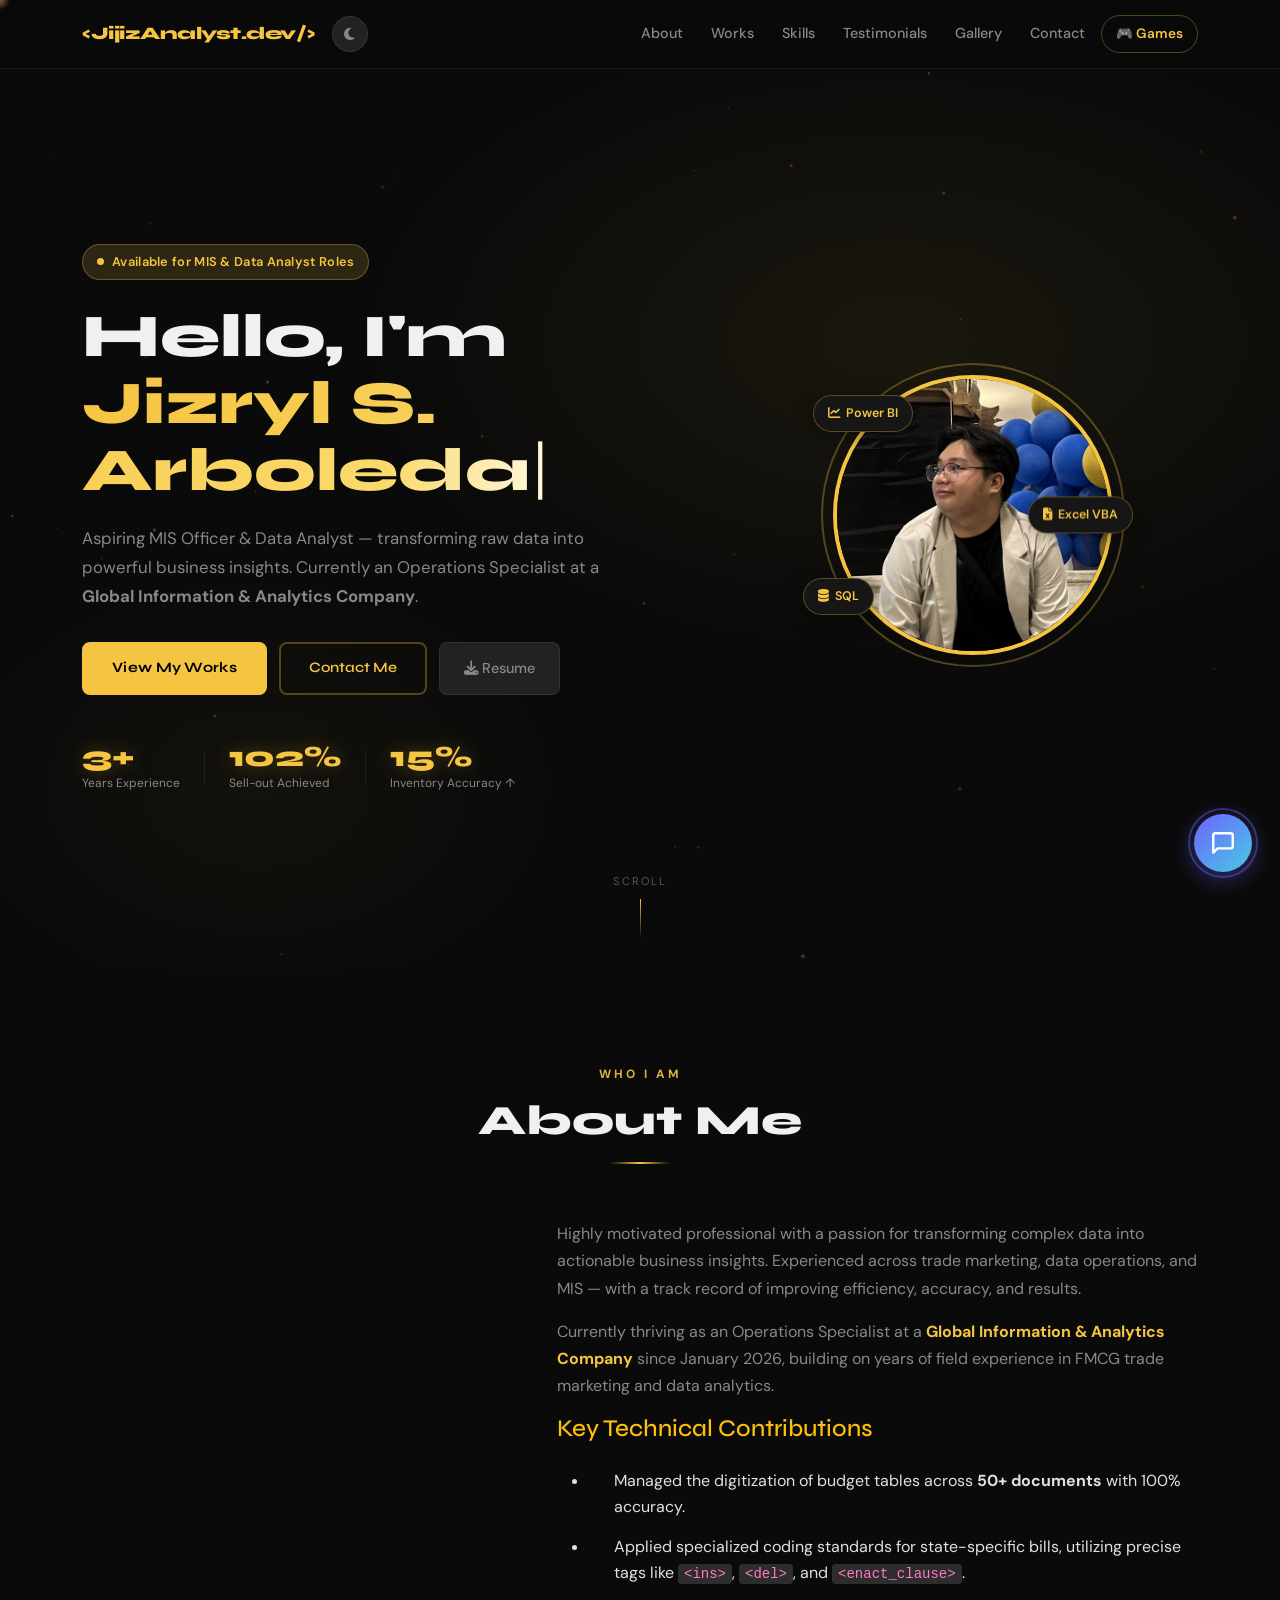
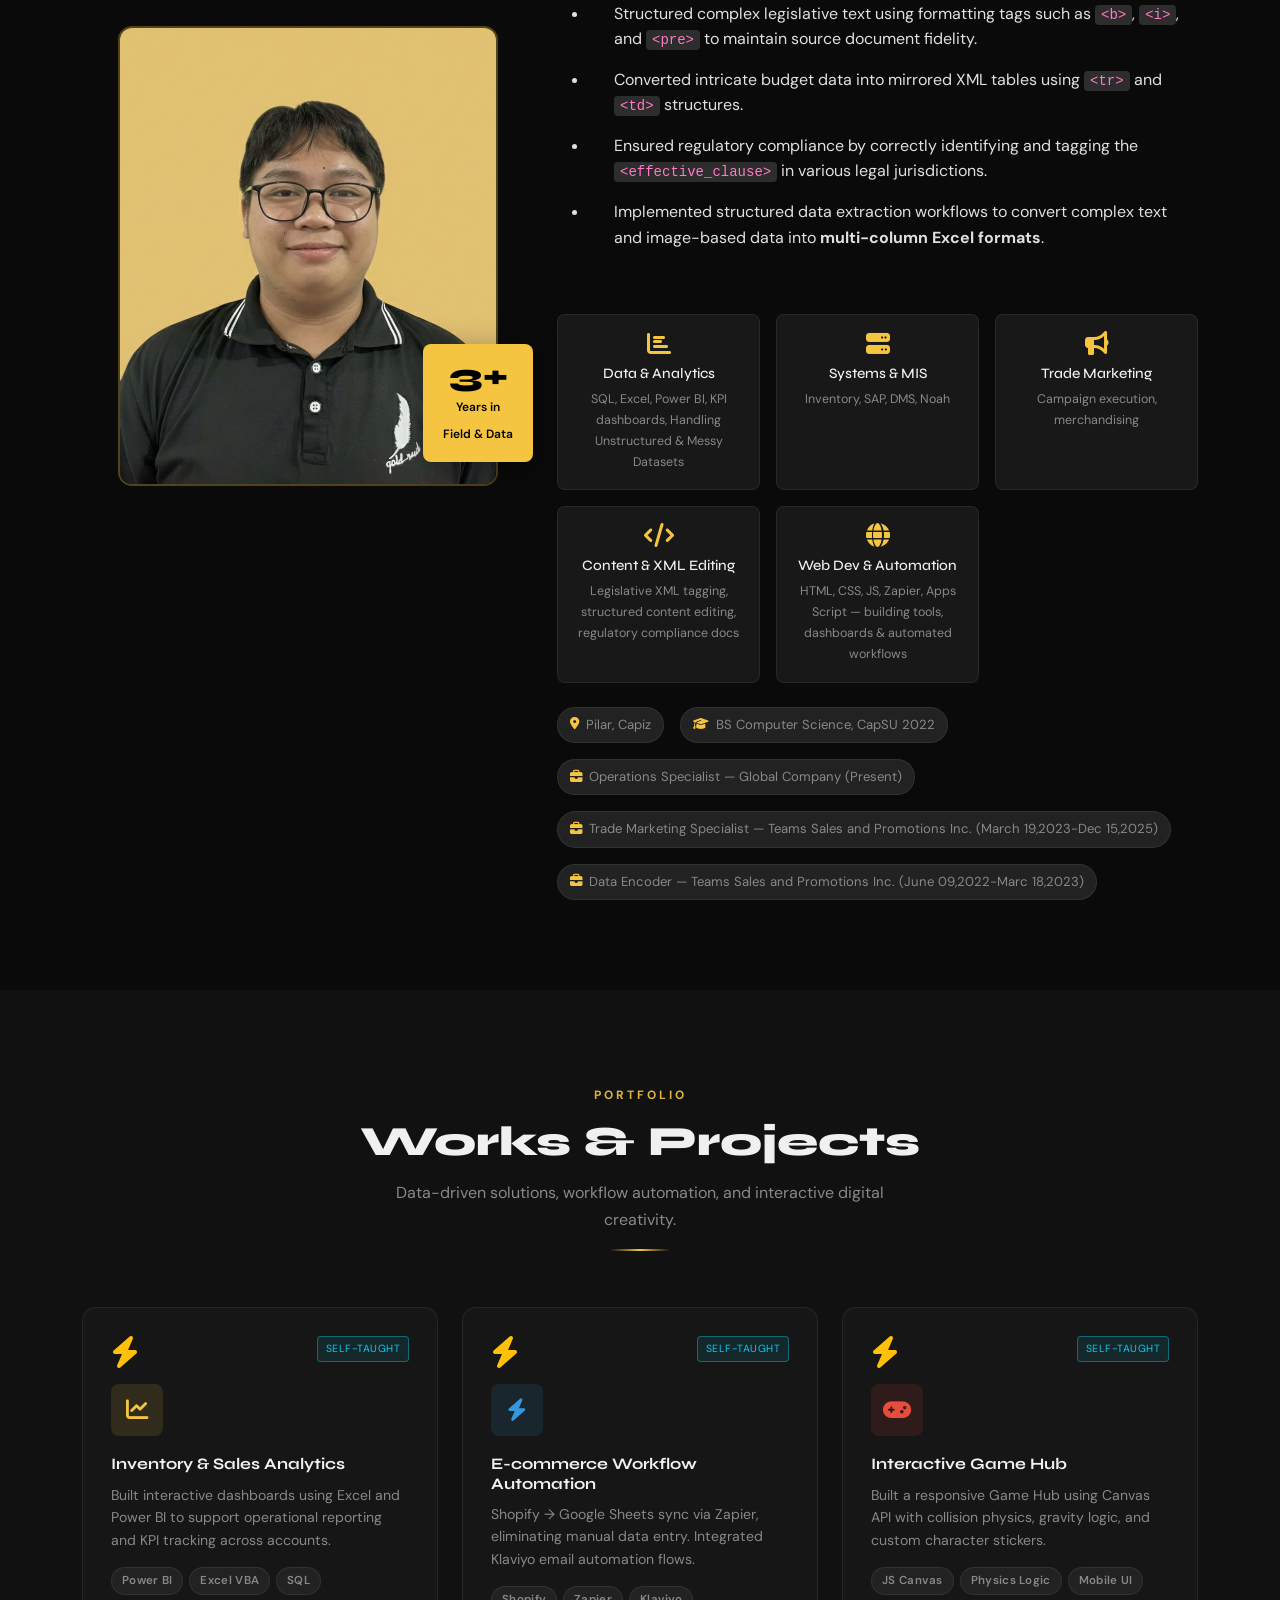
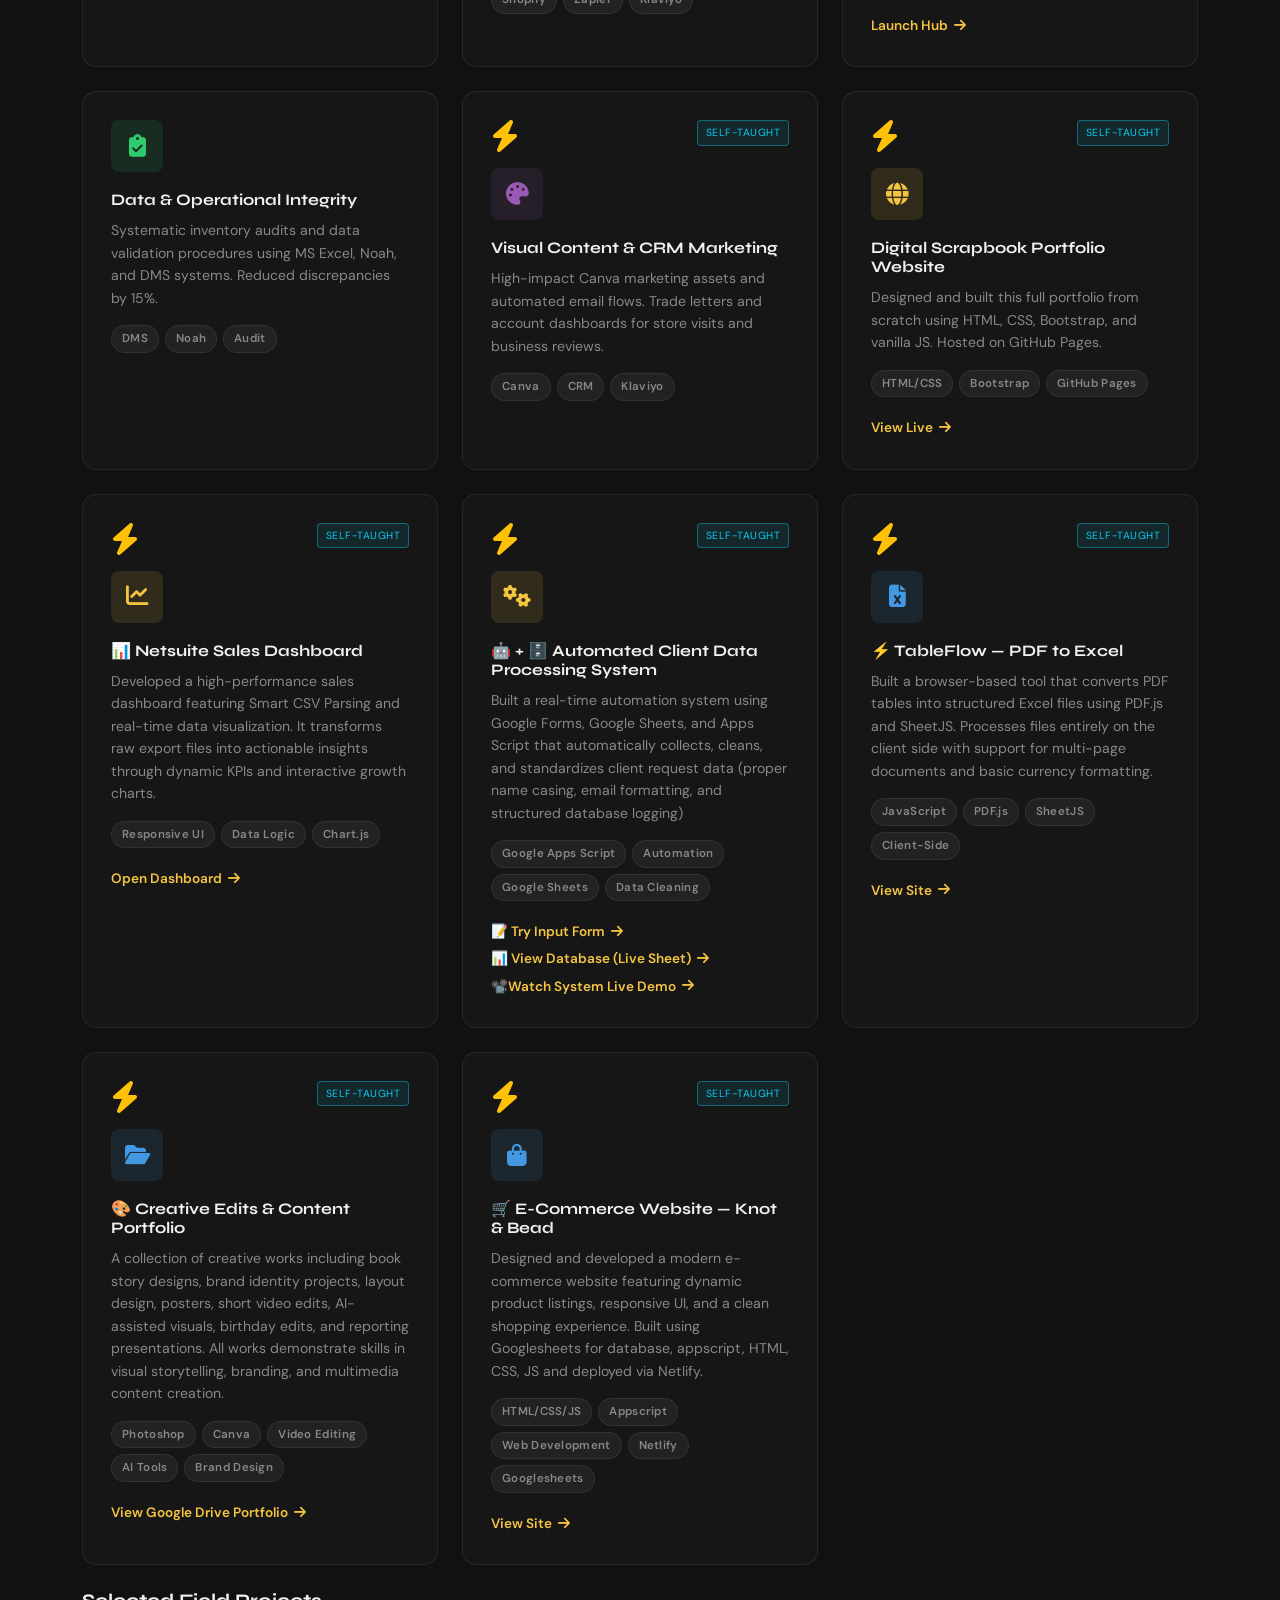
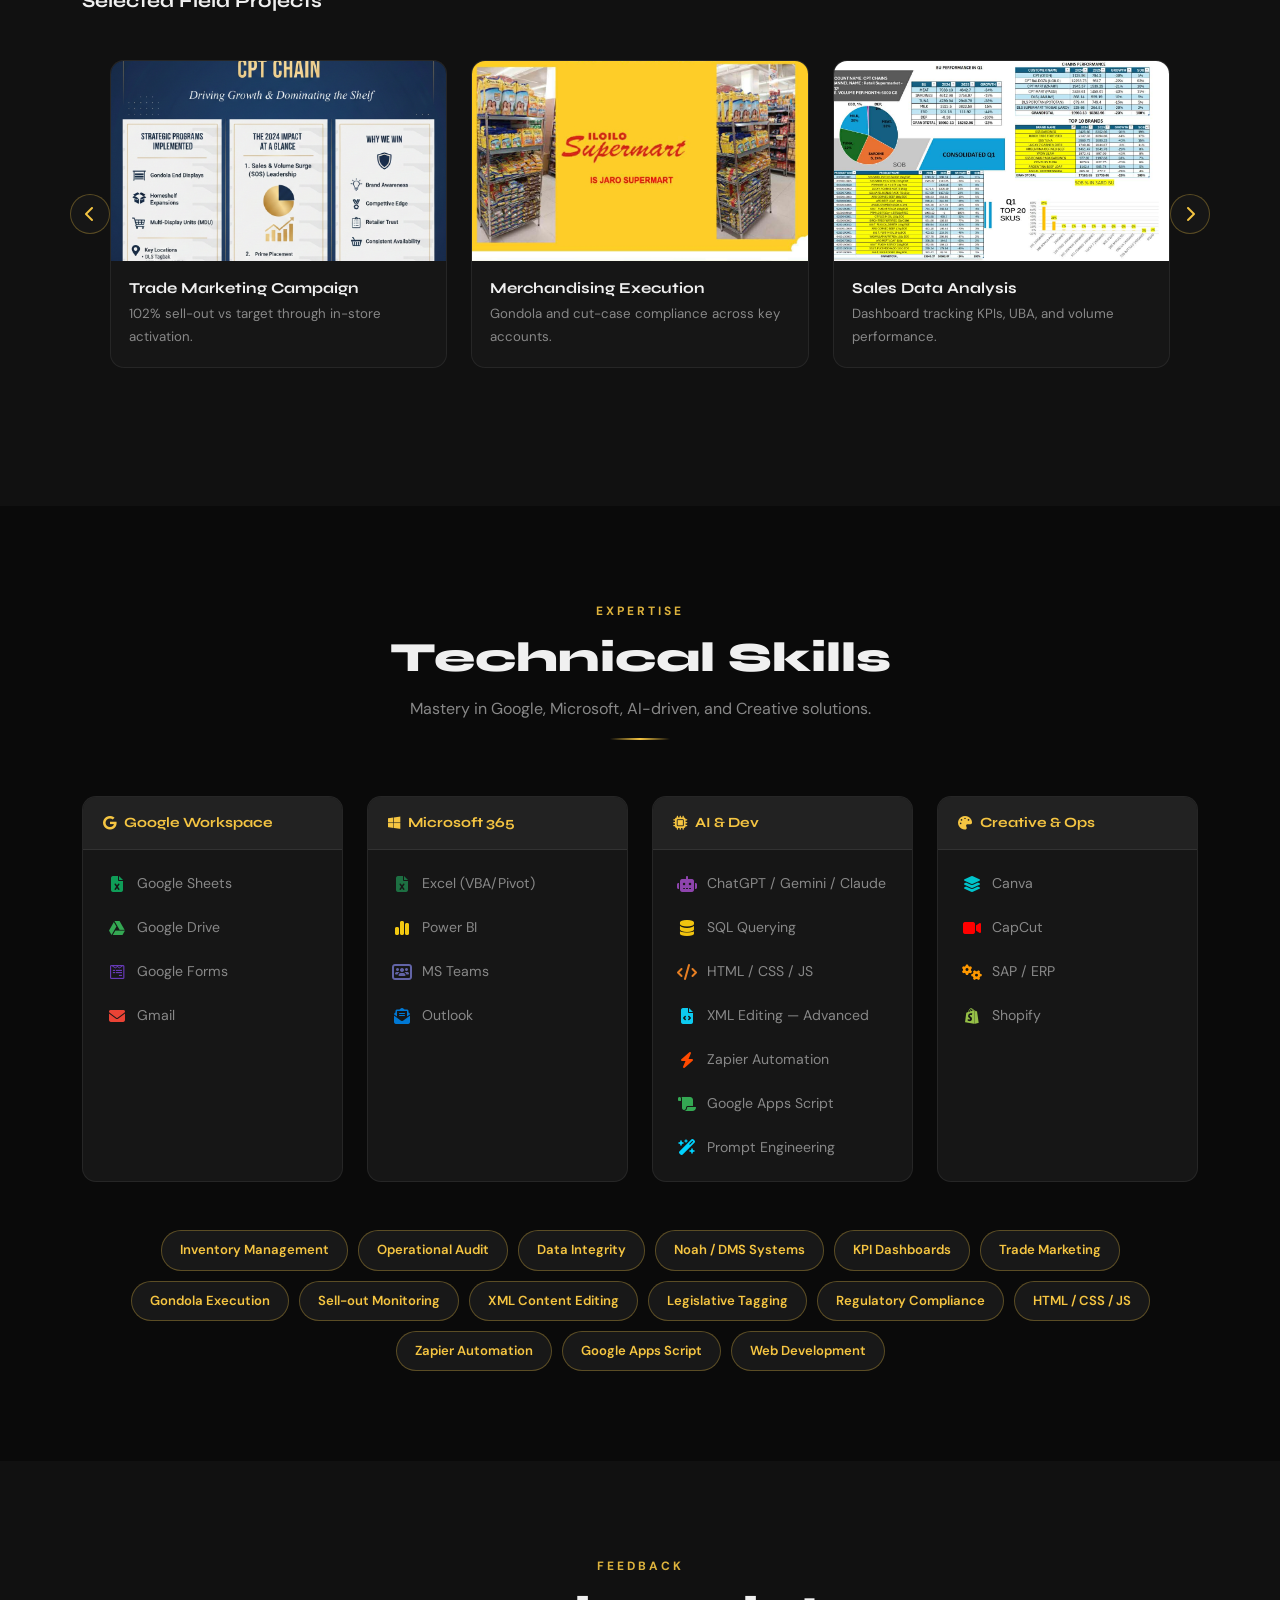
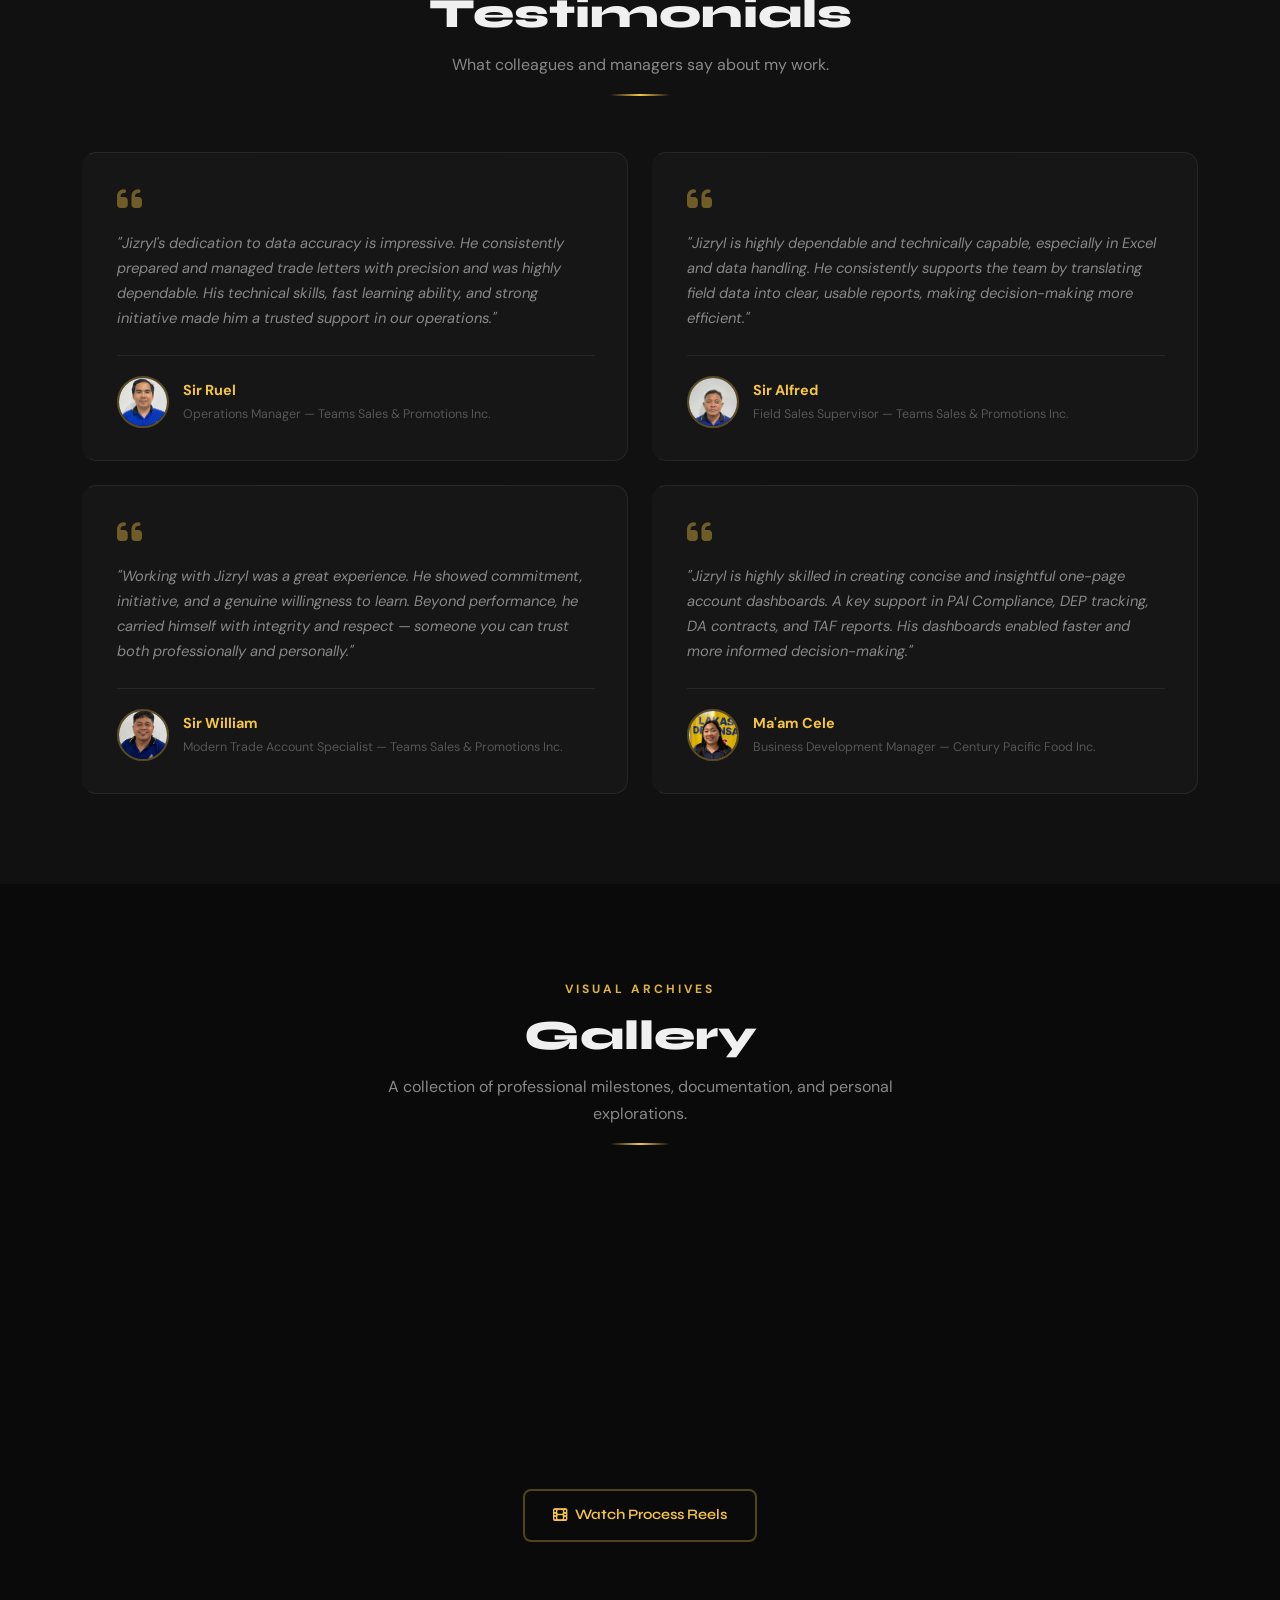
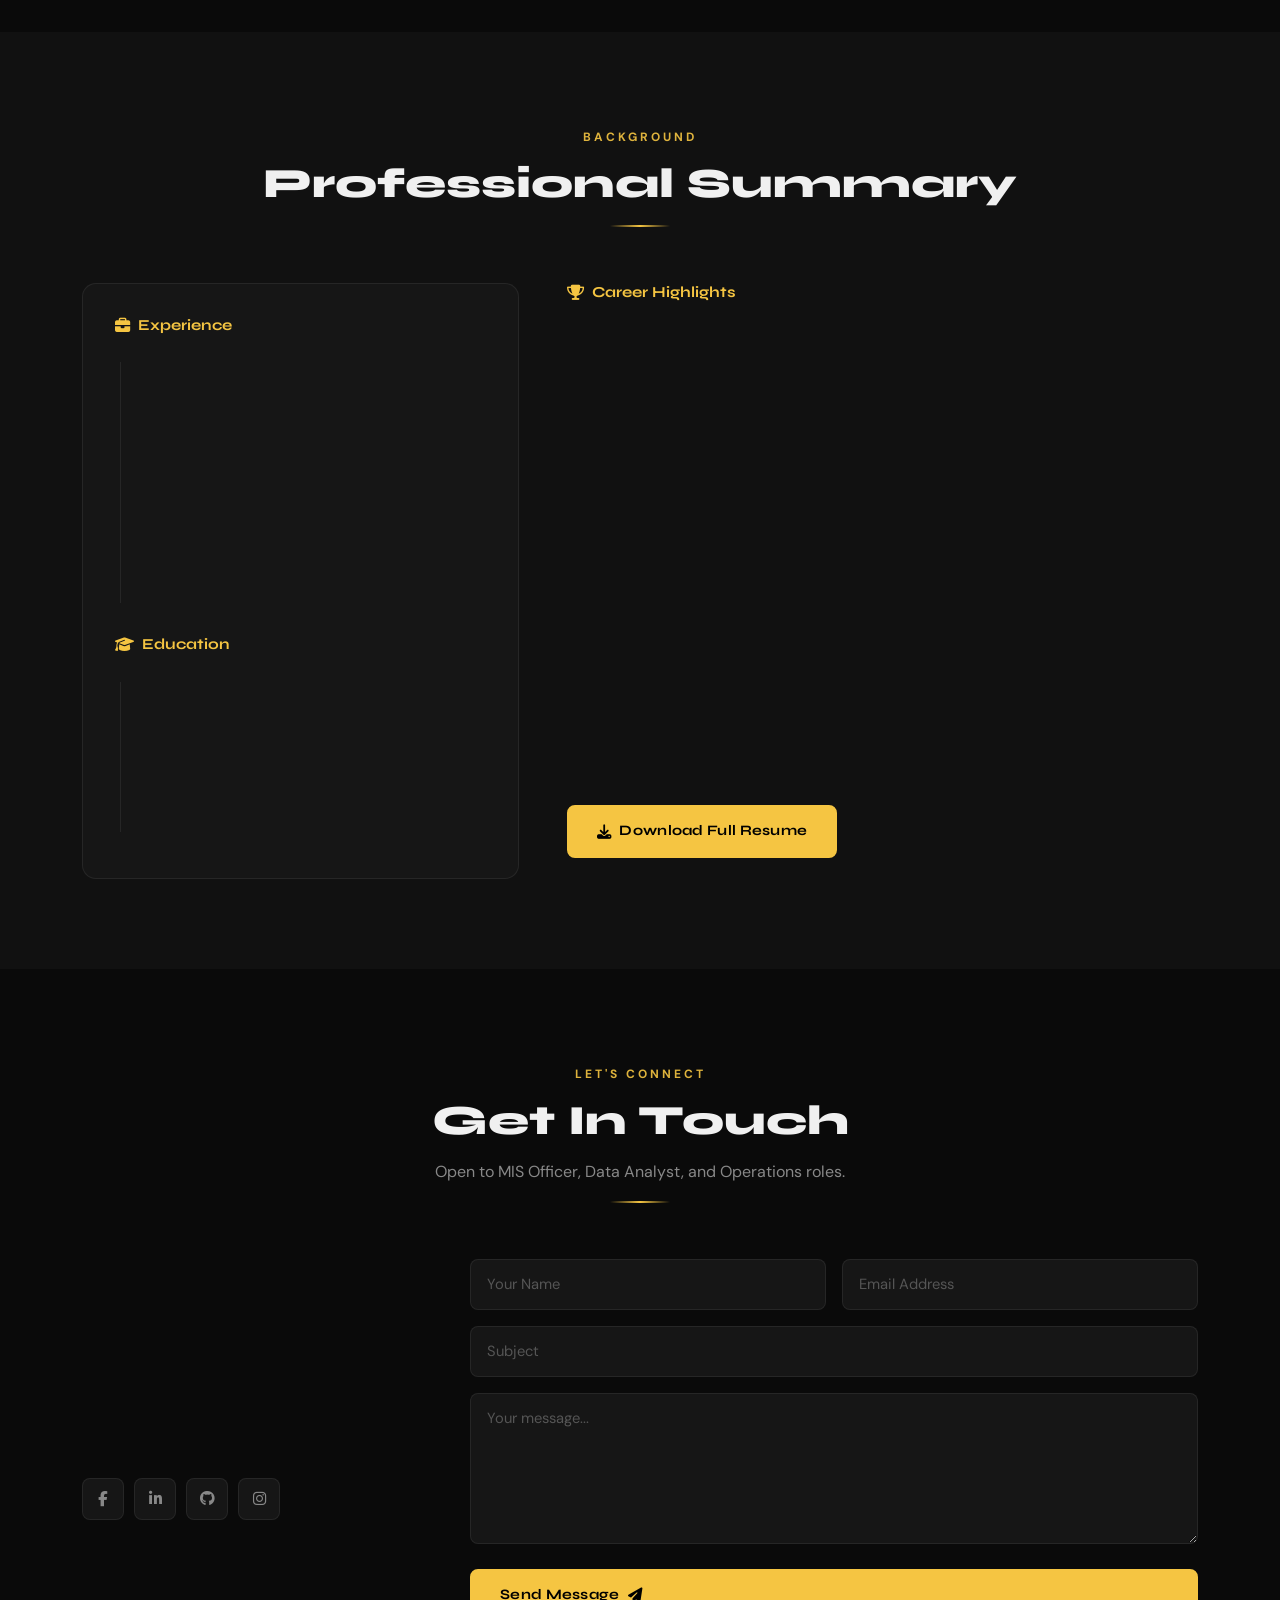
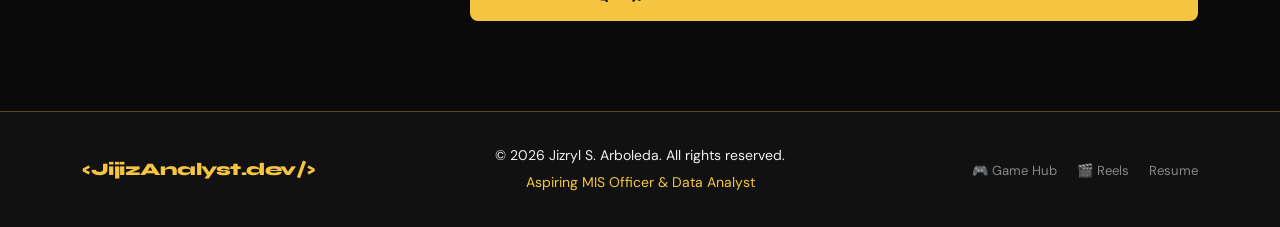
==== commit 1c1b9277: "Add files via upload" ====
--- a/index.html
+++ b/index.html
@@ -240,7 +240,7 @@
         <div class="jz-hero-btns">
           <a href="#works" class="jz-btn-primary">View My Works</a>
           <a href="#contact" class="jz-btn-outline">Contact Me</a>
-          <a href="https://drive.google.com/uc?export=download&id=1oiDaY-pKQXSmmqbbm71Vb4s5if_bv_Fe" class="jz-btn-ghost" target="_blank">
+          <a href="resume.pdf" class="jz-btn-ghost" target="_blank" download>
             <i class="fa-solid fa-download me-1"></i> Resume
           </a>
         </div>
@@ -308,9 +308,11 @@
     </ul>
 </div>        
         <div class="row g-3 mt-2">
-          <div class="col-sm-4"><div class="jz-expertise-card"><i class="fa-solid fa-chart-bar"></i><h6>Data & Analytics</h6><p>SQL, Excel, Power BI, KPI dashboards,Handling Unstructured & Messy Datasets</p></div></div>
+          <div class="col-sm-4"><div class="jz-expertise-card"><i class="fa-solid fa-chart-bar"></i><h6>Data & Analytics</h6><p>SQL, Excel, Power BI, KPI dashboards, Handling Unstructured & Messy Datasets</p></div></div>
           <div class="col-sm-4"><div class="jz-expertise-card"><i class="fa-solid fa-server"></i><h6>Systems & MIS</h6><p>Inventory, SAP, DMS, Noah</p></div></div>
           <div class="col-sm-4"><div class="jz-expertise-card"><i class="fa-solid fa-bullhorn"></i><h6>Trade Marketing</h6><p>Campaign execution, merchandising</p></div></div>
+          <div class="col-sm-4"><div class="jz-expertise-card"><i class="fa-solid fa-code"></i><h6>Content & XML Editing</h6><p>Legislative XML tagging, structured content editing, regulatory compliance docs</p></div></div>
+          <div class="col-sm-4"><div class="jz-expertise-card"><i class="fa-solid fa-globe"></i><h6>Web Dev & Automation</h6><p>HTML, CSS, JS, Zapier, Apps Script — building tools, dashboards & automated workflows</p></div></div>
         </div>
         <div class="mt-4 d-flex gap-3 flex-wrap">
           <div class="jz-info-item"><i class="fa-solid fa-location-dot"></i> Pilar, Capiz</div>
@@ -573,7 +575,10 @@
           <div class="jz-skill-list">
             <div class="jz-skill-item"><i class="fa-solid fa-robot" style="color:#8E44AD"></i><span>ChatGPT / Gemini / Claude</span></div>
             <div class="jz-skill-item"><i class="fa-solid fa-database" style="color:#f1c40f"></i><span>SQL Querying</span></div>
-            <div class="jz-skill-item"><i class="fa-solid fa-code" style="color:#e67e22"></i><span>XML/ HTML / CSS / JS</span></div>
+            <div class="jz-skill-item"><i class="fa-solid fa-code" style="color:#e67e22"></i><span>HTML / CSS / JS</span></div>
+            <div class="jz-skill-item"><i class="fa-solid fa-file-code" style="color:#0dcaf0"></i><span>XML Editing — Advanced</span></div>
+            <div class="jz-skill-item"><i class="fa-solid fa-bolt" style="color:#FF4A00"></i><span>Zapier Automation</span></div>
+            <div class="jz-skill-item"><i class="fa-solid fa-scroll" style="color:#34A853"></i><span>Google Apps Script</span></div>
             <div class="jz-skill-item"><i class="fa-solid fa-wand-magic-sparkles" style="color:#00D2FF"></i><span>Prompt Engineering</span></div>
           </div>
         </div>
@@ -594,6 +599,8 @@
       <span>Inventory Management</span><span>Operational Audit</span><span>Data Integrity</span>
       <span>Noah / DMS Systems</span><span>KPI Dashboards</span><span>Trade Marketing</span>
       <span>Gondola Execution</span><span>Sell-out Monitoring</span>
+      <span>XML Content Editing</span><span>Legislative Tagging</span><span>Regulatory Compliance</span>
+      <span>HTML / CSS / JS</span><span>Zapier Automation</span><span>Google Apps Script</span><span>Web Development</span>
     </div>
   </div>
 </section>
@@ -754,7 +761,7 @@
           <div class="col-sm-6"><div class="jz-highlight-card"><div class="jz-highlight-icon">🛠️</div><p>Streamlined reporting via SQL, Excel, DMS, Noah, and Simper systems.</p></div></div>
         </div>
         <div class="mt-4 text-center text-lg-start">
-          <a href="https://drive.google.com/uc?export=download&id=1oiDaY-pKQXSmmqbbm71Vb4s5if_bv_Fe" class="jz-btn-primary" target="_blank"><i class="fa-solid fa-download me-2"></i>Download Full Resume</a>
+          <a href="resume.pdf" class="jz-btn-primary" download><i class="fa-solid fa-download me-2"></i>Download Full Resume</a>
         </div>
       </div>
     </div>
@@ -812,7 +819,7 @@
       <div class="col-md-4 text-center text-md-end">
         <a href="gamehub.html" class="jz-footer-link">🎮 Game Hub</a>
         <a href="reels.html" class="jz-footer-link">🎬 Reels</a>
-        <a href="https://drive.google.com/uc?export=download&id=1oiDaY-pKQXSmmqbbm71Vb4s5if_bv_Fe" target="_blank" class="jz-footer-link">Resume</a>
+        <a href="not-available.html" class="jz-footer-link">Resume</a>
       </div>
     </div>
   </div>
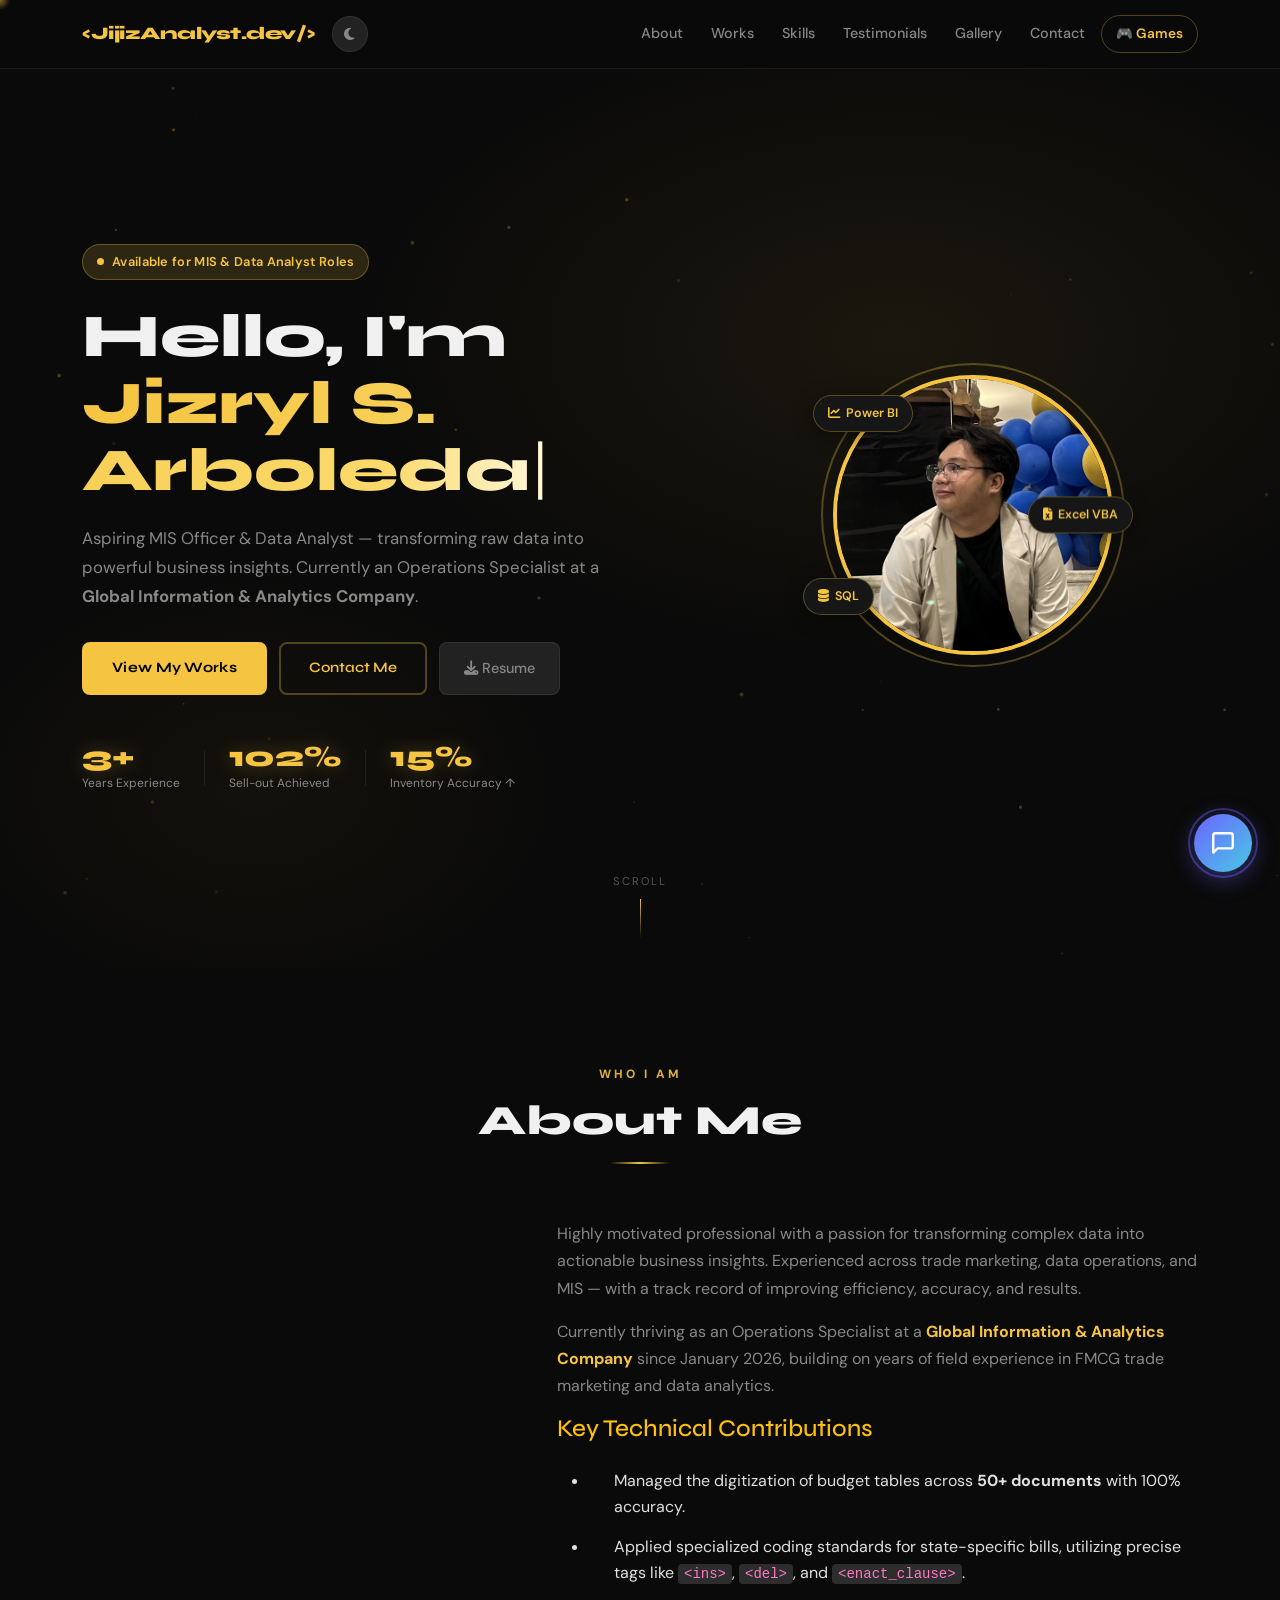
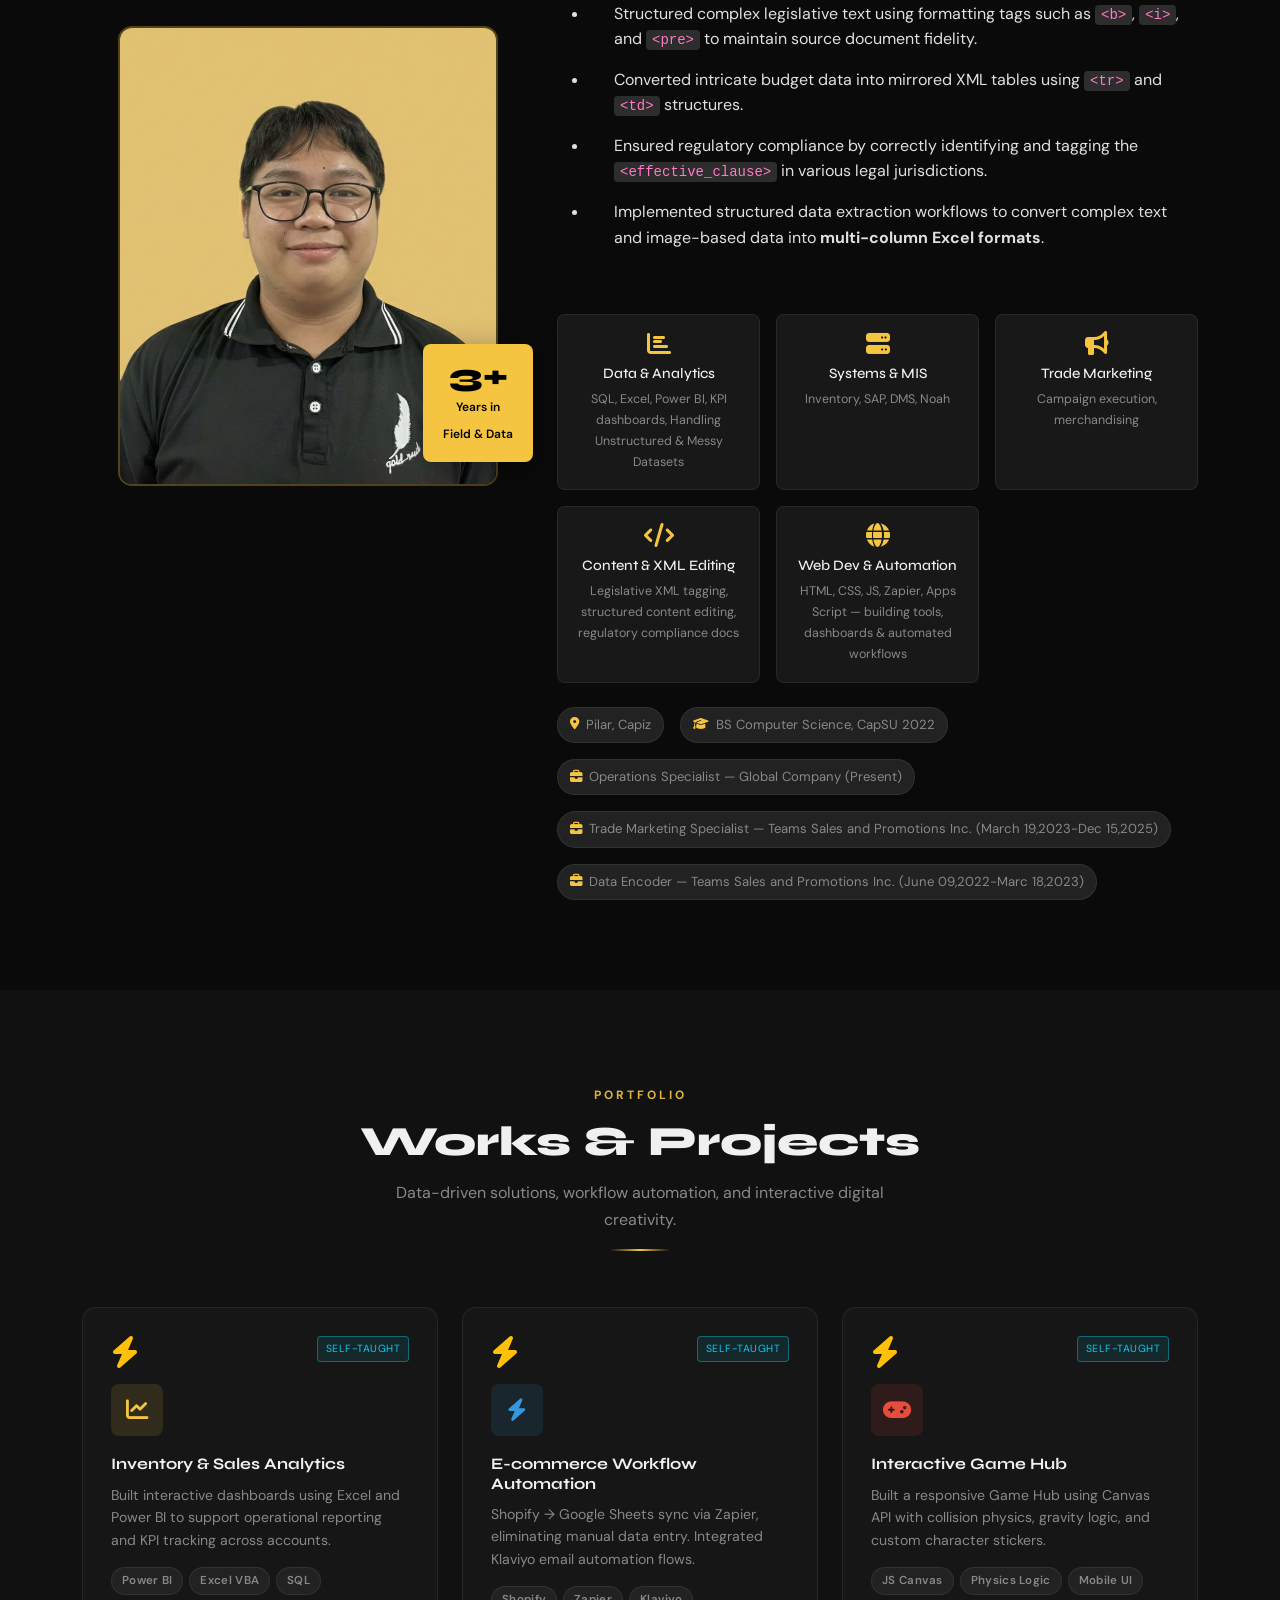
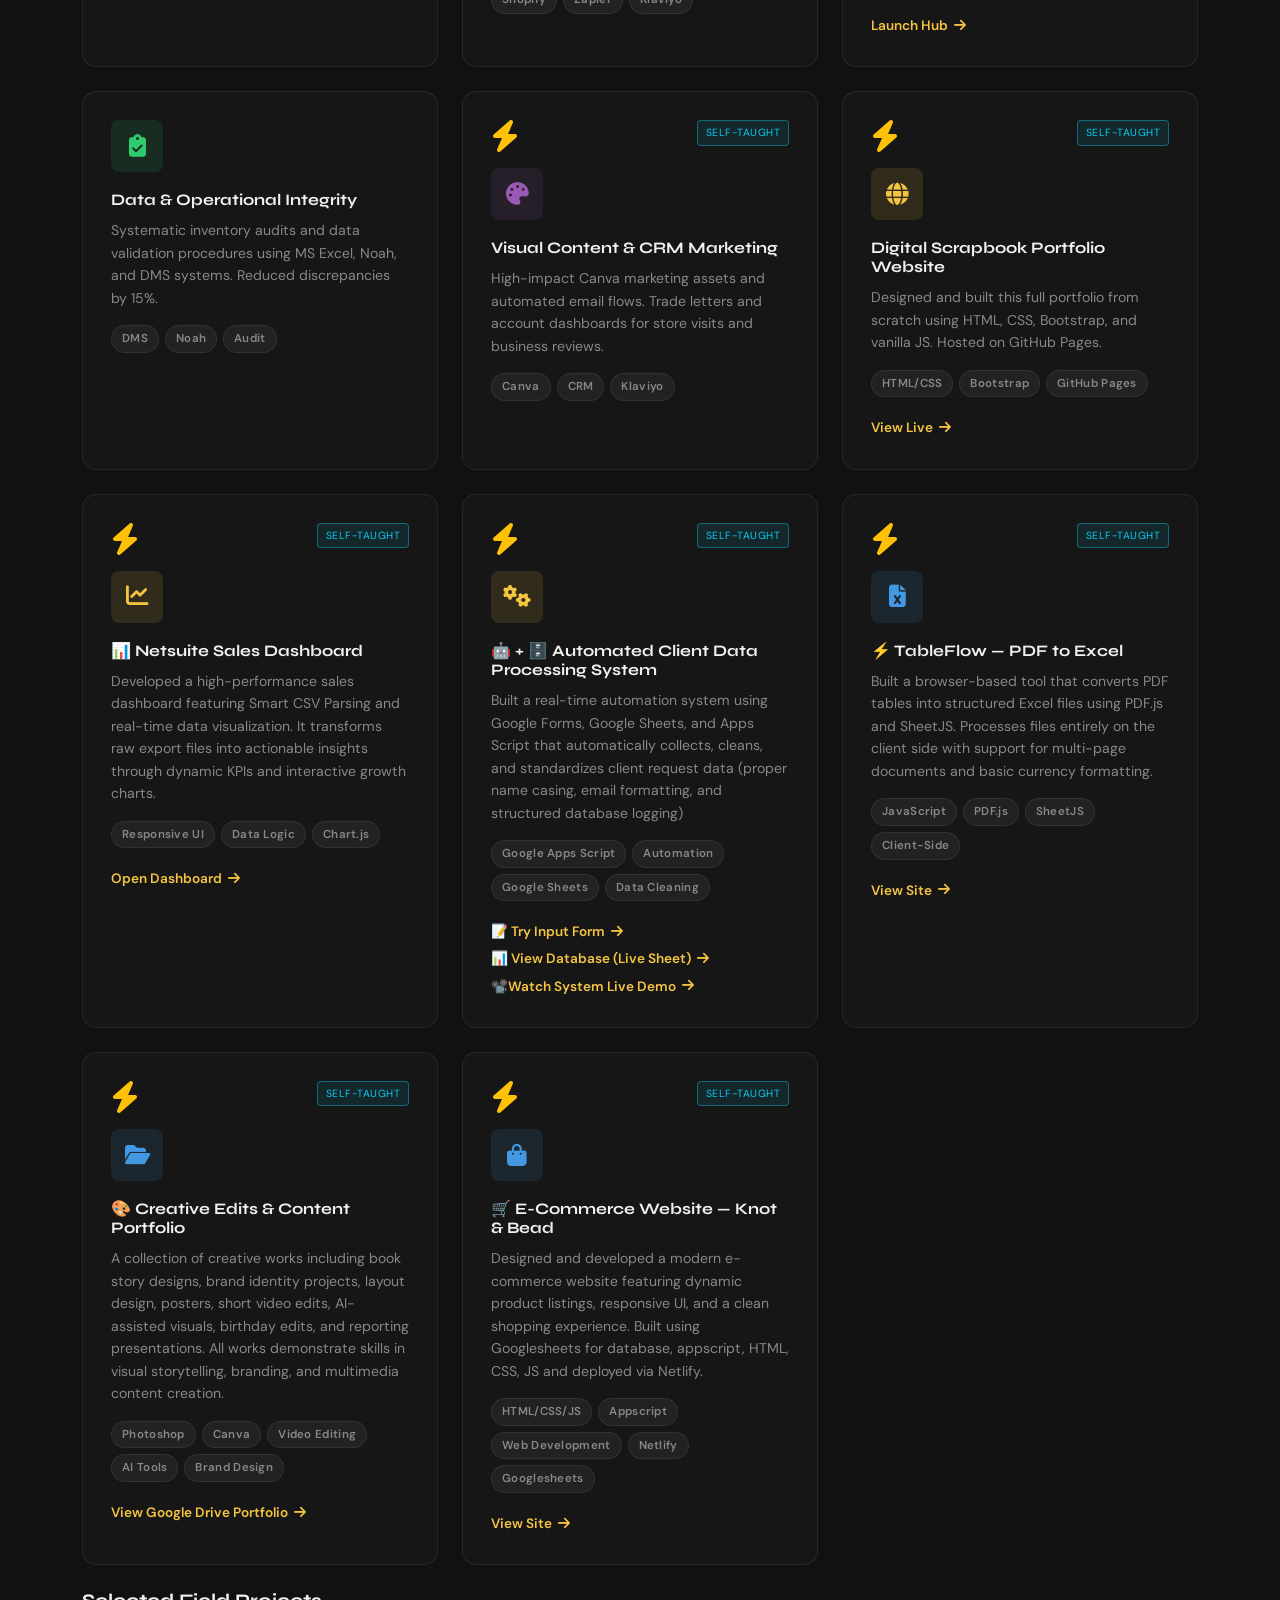
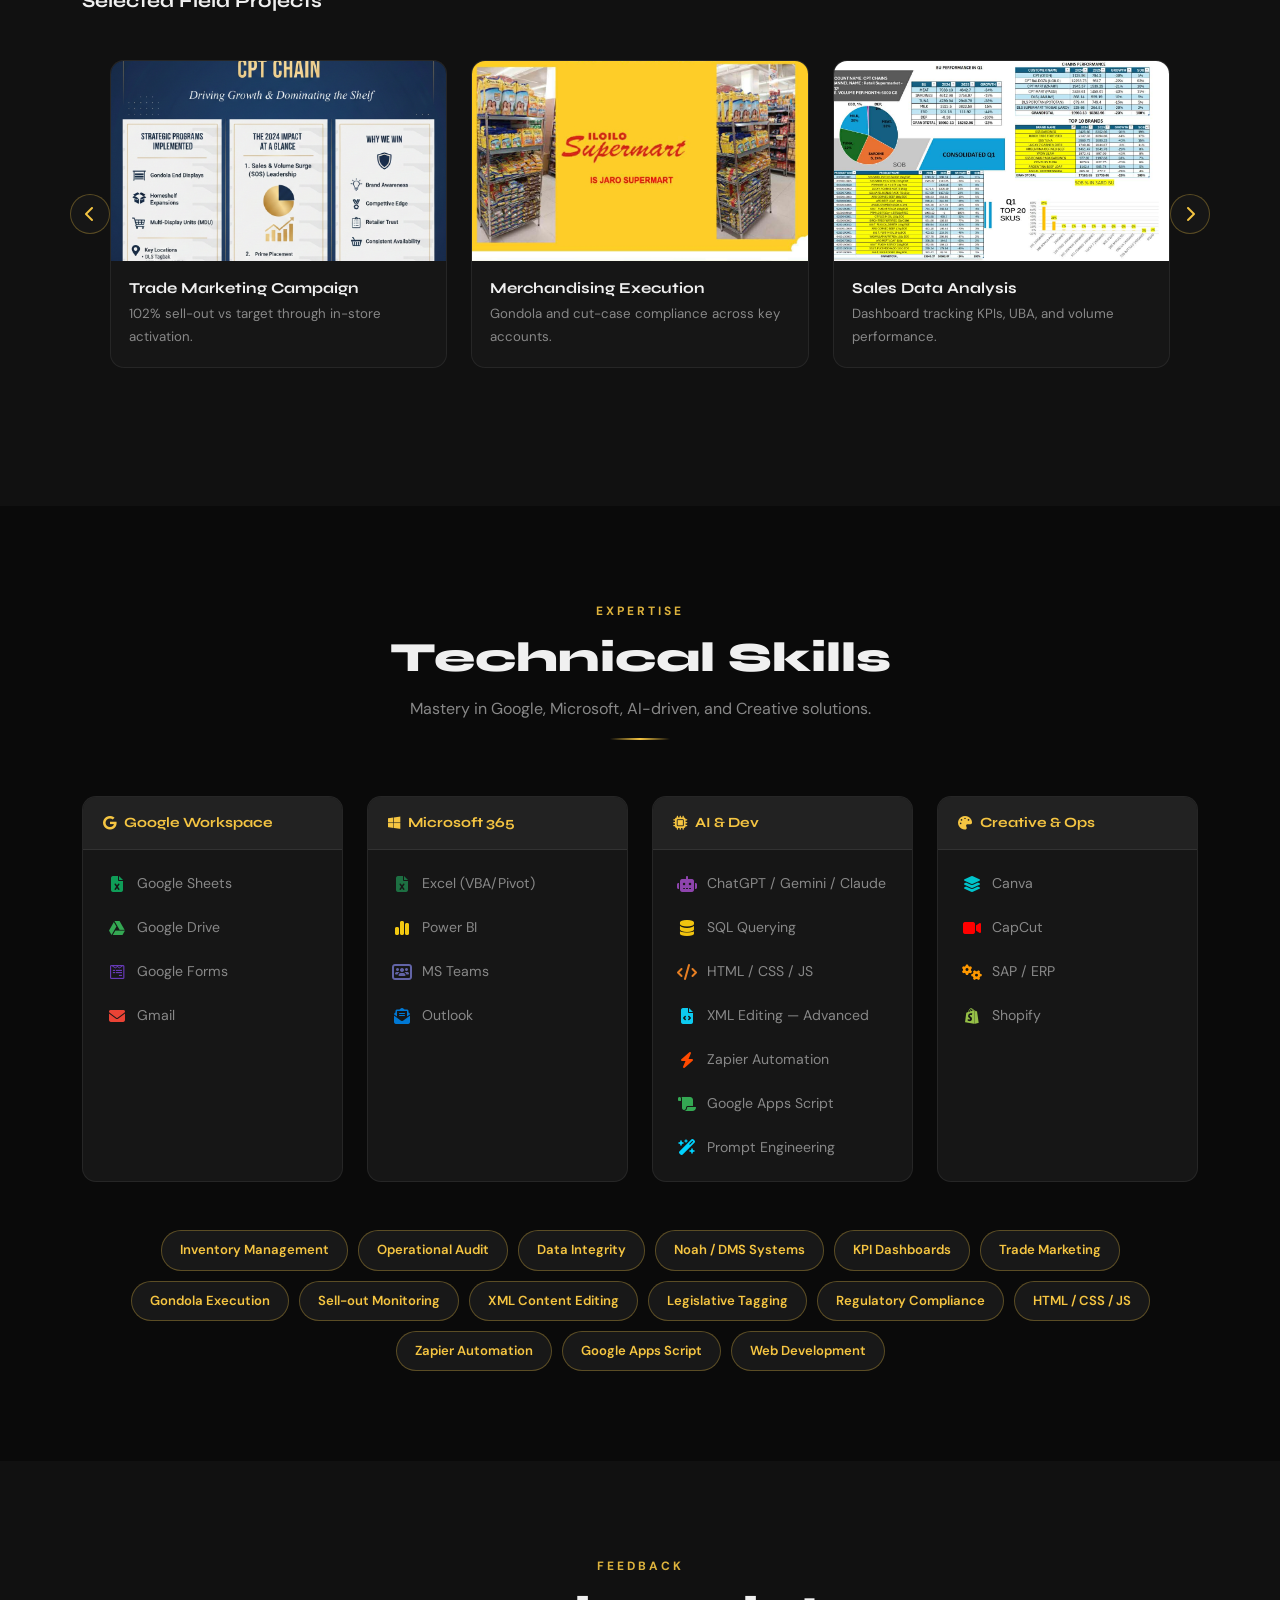
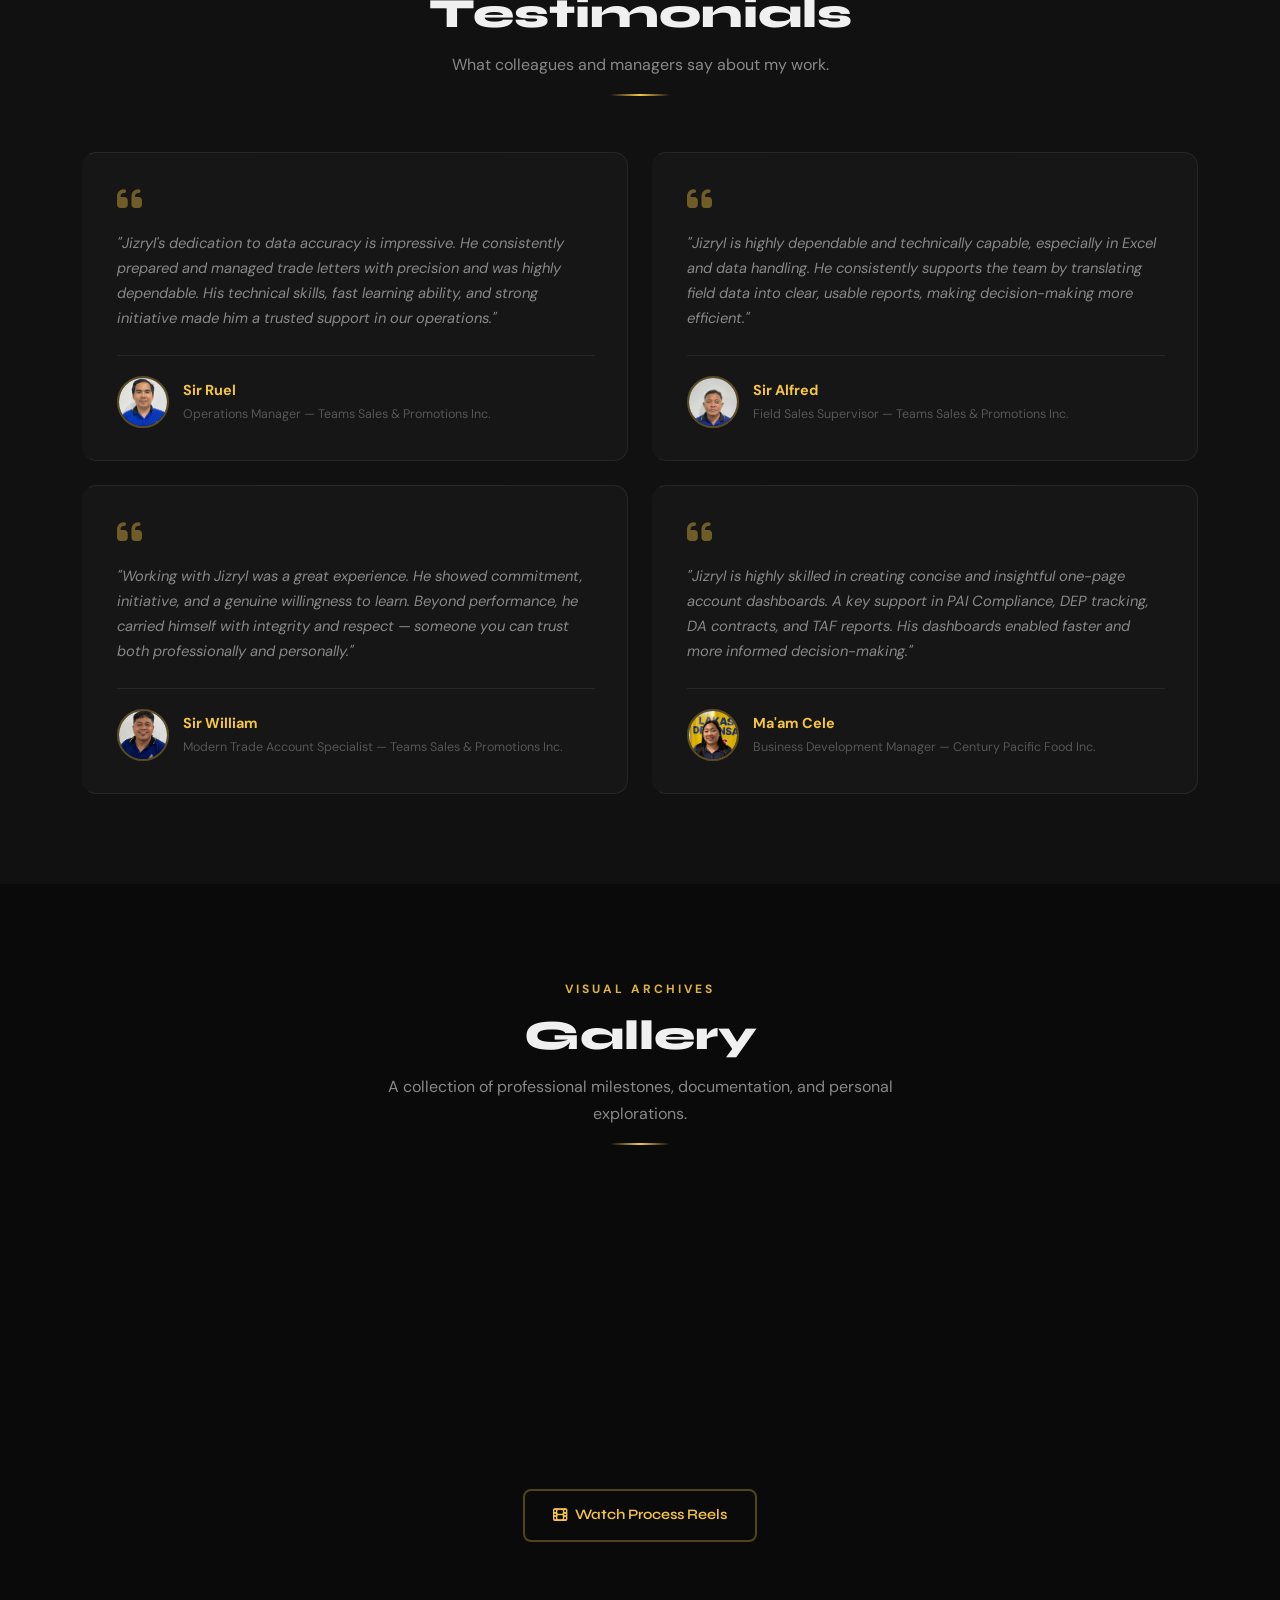
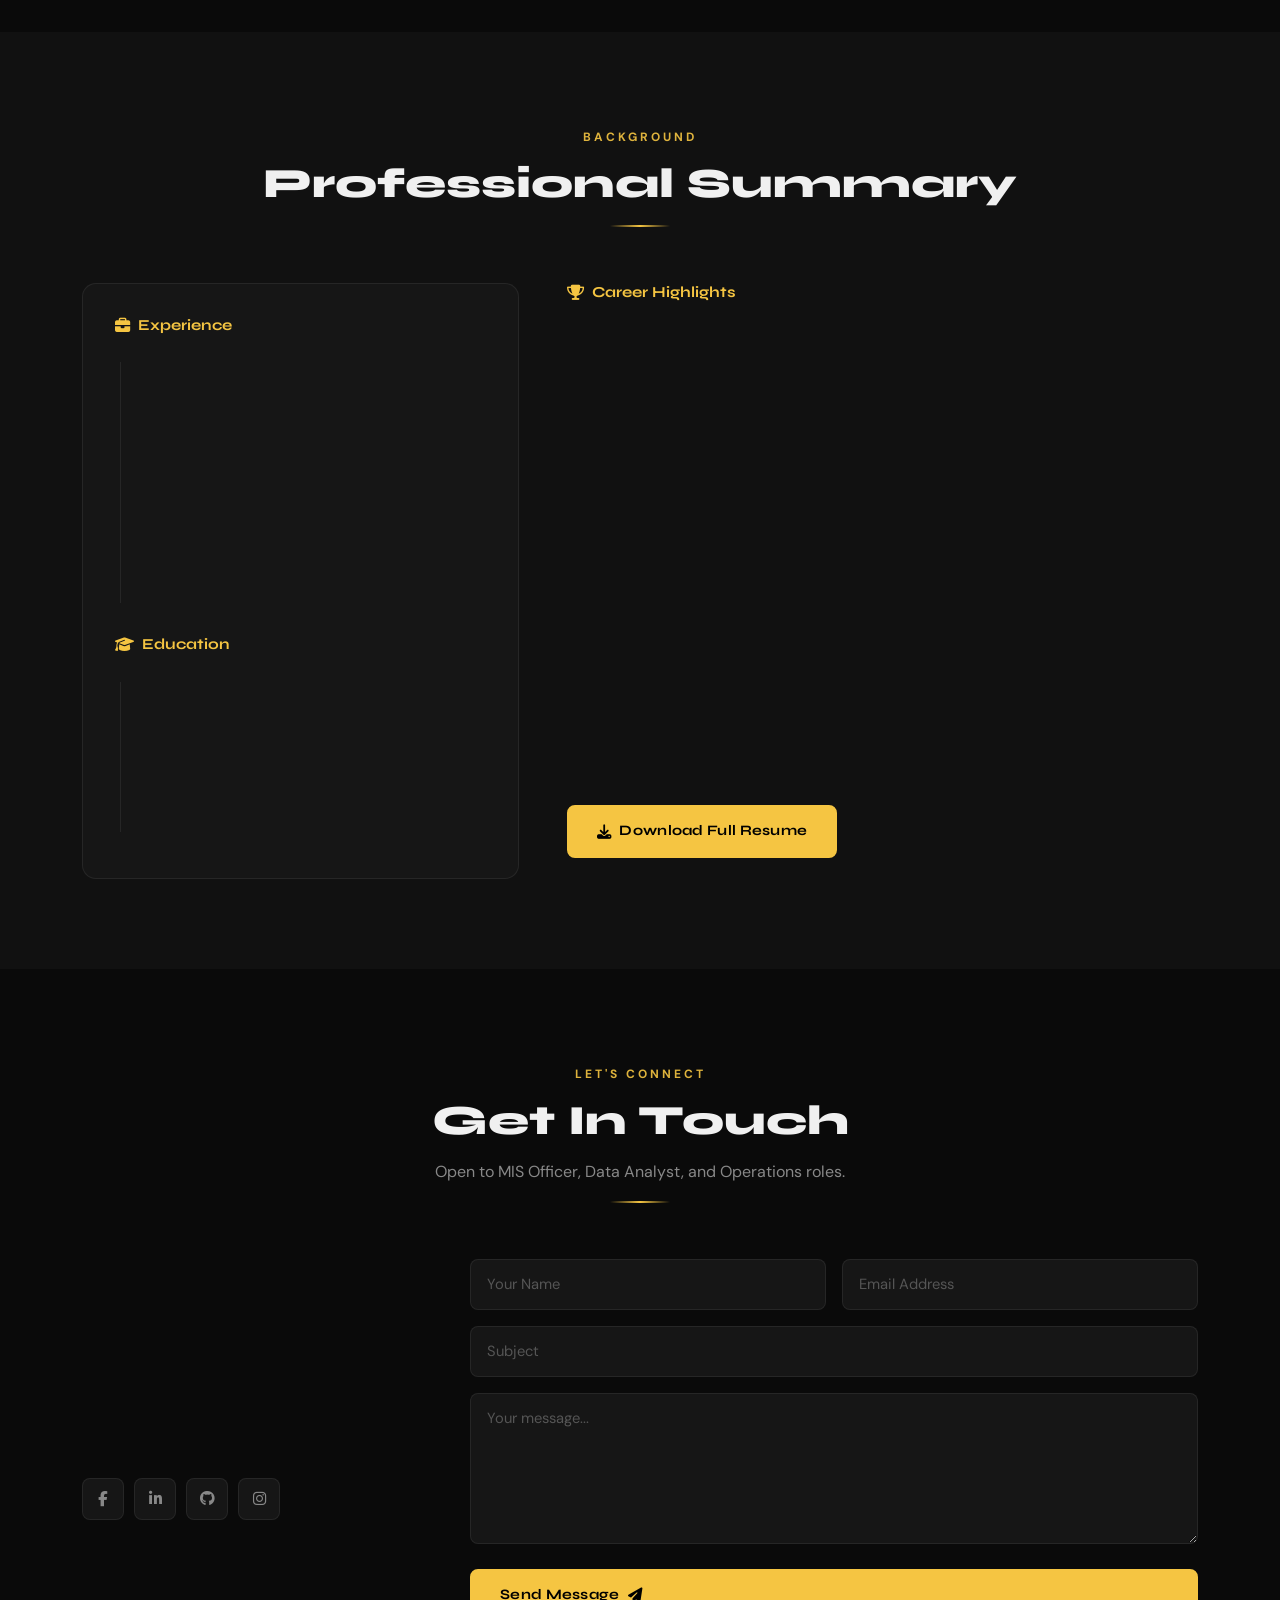
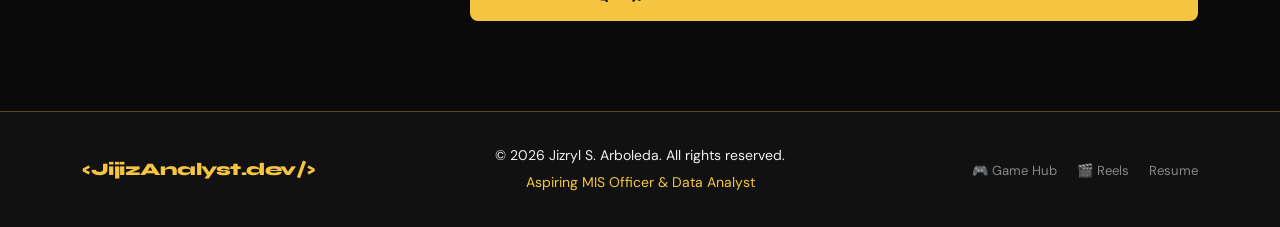
==== commit 2d8ed334: "Update index.html" ====
--- a/index.html
+++ b/index.html
@@ -528,7 +528,7 @@
           <div class="row g-4">
             <div class="col-md-4"><div class="jz-project-card"><img src="work4.jpeg" alt="Promo" loading="lazy" onerror="this.src='https://via.placeholder.com/400x220/1a1a1a/f5c542?text=Promo+Rollout'"><div class="jz-project-body"><h6>Promo Pack Rollout</h6><p>Inventory depletion strategy across multiple branches.</p></div></div></div>
             <div class="col-md-4"><div class="jz-project-card"><img src="work5.jpeg" alt="Store Audit" loading="lazy" onerror="this.src='https://via.placeholder.com/400x220/1a1a1a/f5c542?text=Store+Audit'"><div class="jz-project-body"><h6>Store Audit</h6><p>Monitored planogram and pricing compliance.</p></div></div></div>
-            <div class="col-md-4"><div class="jz-project-card"><img src="work6.jpeg" alt="Dashboard" loading="lazy" onerror="this.src='https://via.placeholder.com/400x220/1a1a1a/f5c542?text=Dashboard'"><div class="jz-project-body"><h6>Performance Dashboard</h6><p>Decision-support dashboard for management review.</p></div></div></div>
+            <div class="col-md-4"><div class="jz-project-card"><img src="dashboardcpfi.png" alt="Dashboard" loading="lazy" onerror="this.src='https://via.placeholder.com/400x220/1a1a1a/f5c542?text=Dashboard'"><div class="jz-project-body"><h6>Performance Dashboard</h6><p>Decision-support dashboard for management review.</p></div></div></div>
           </div>
         </div>
       </div>
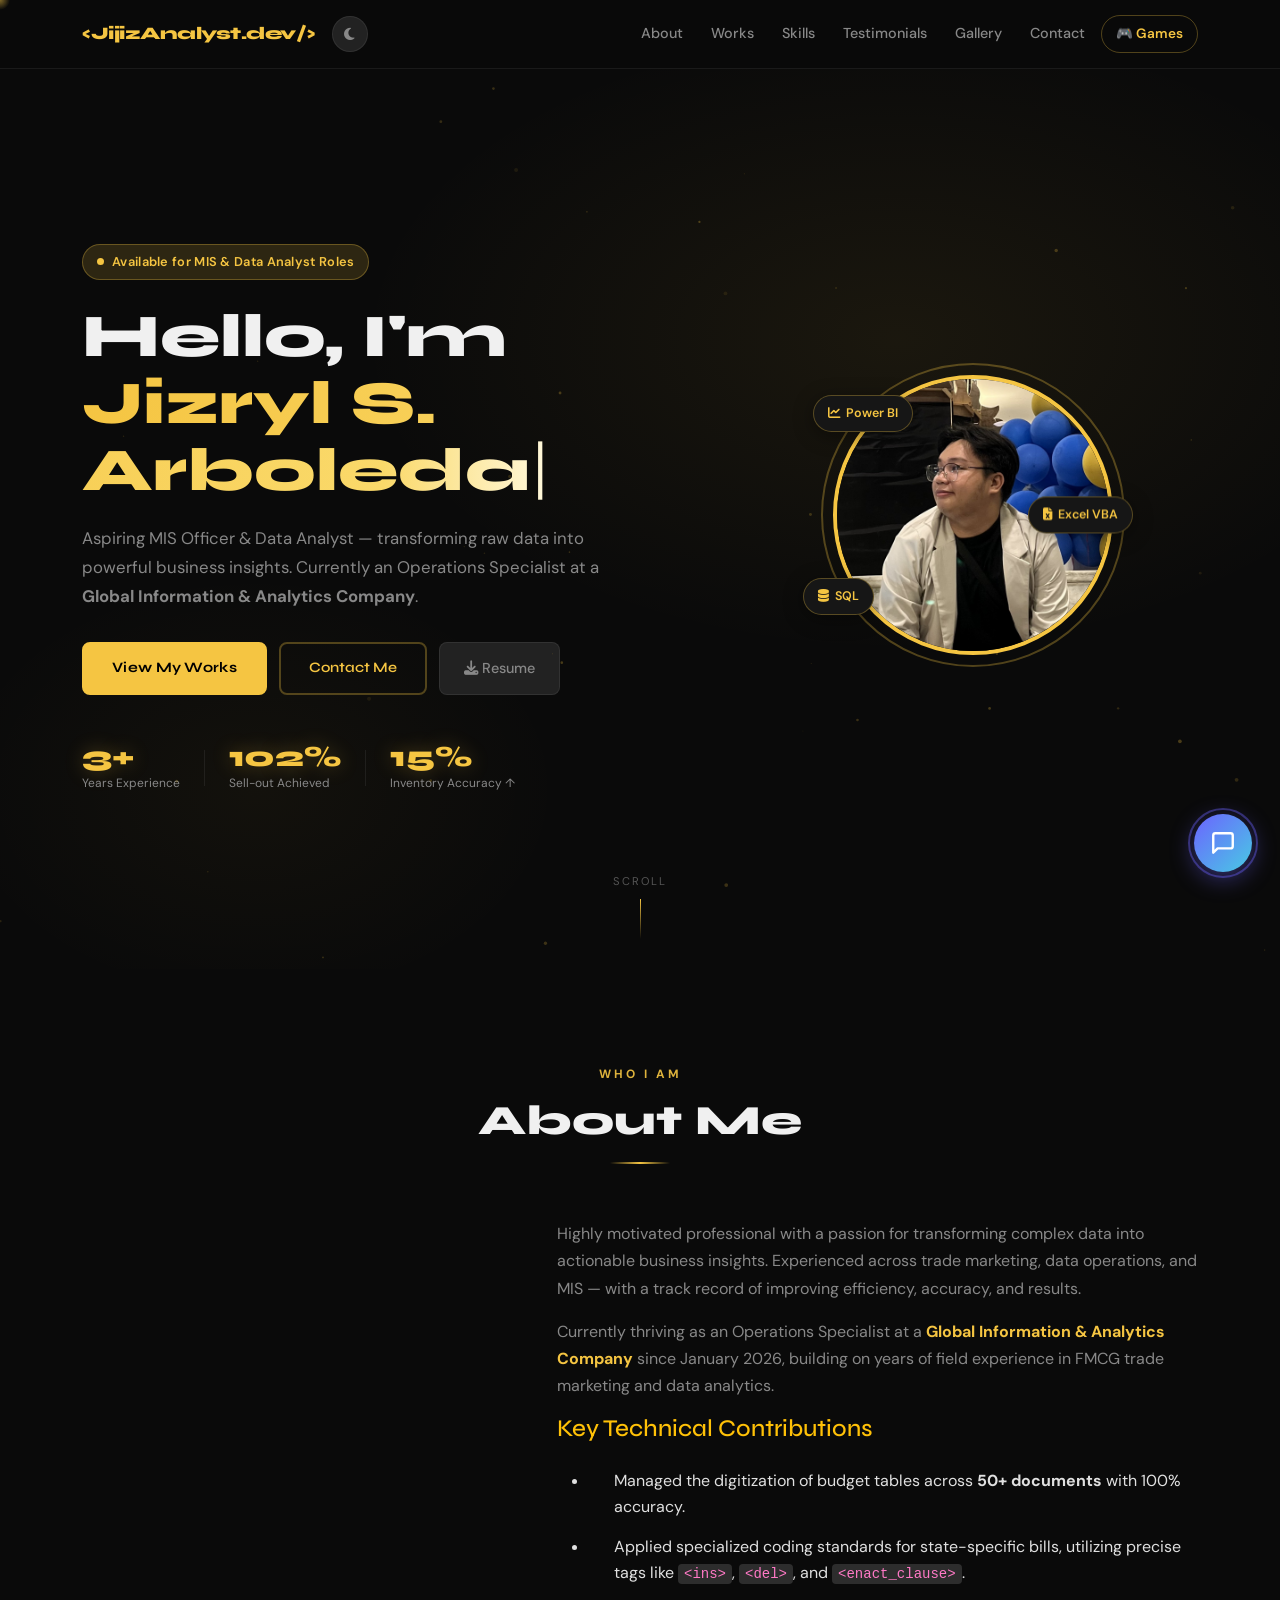
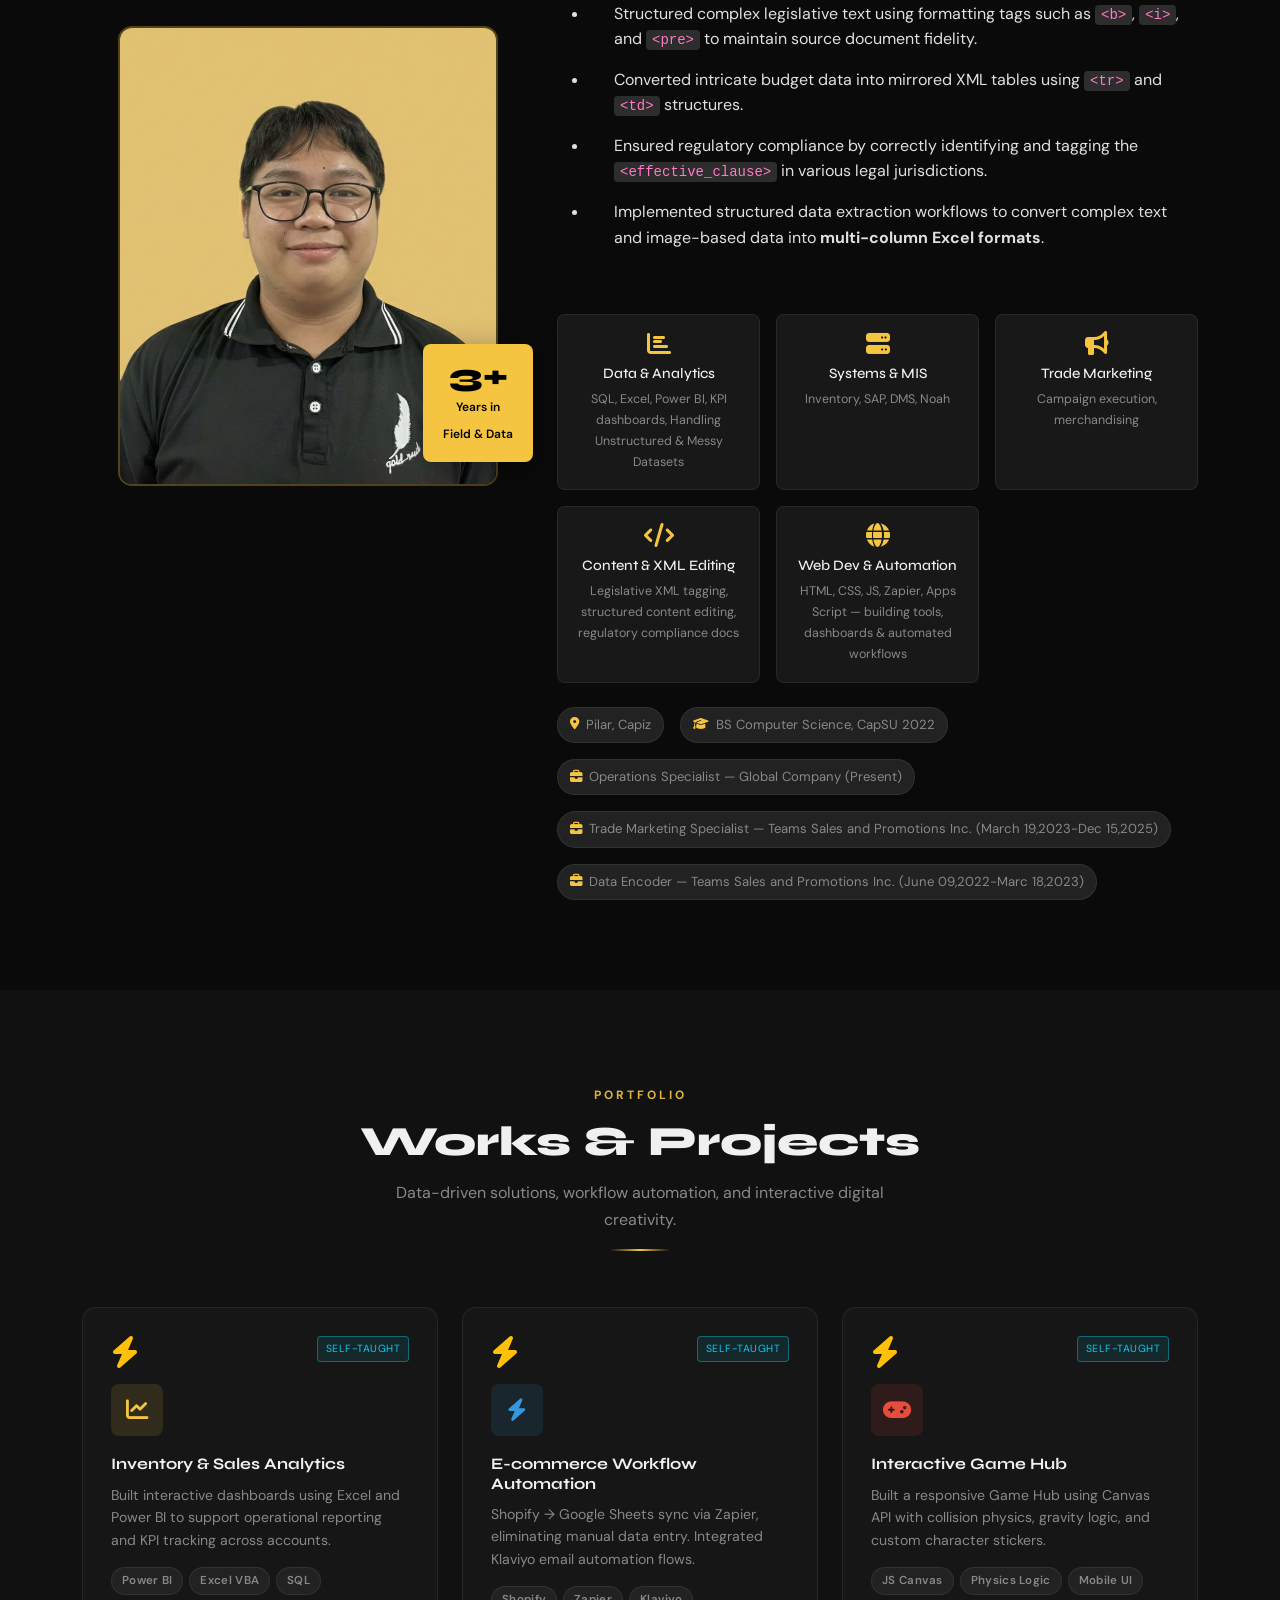
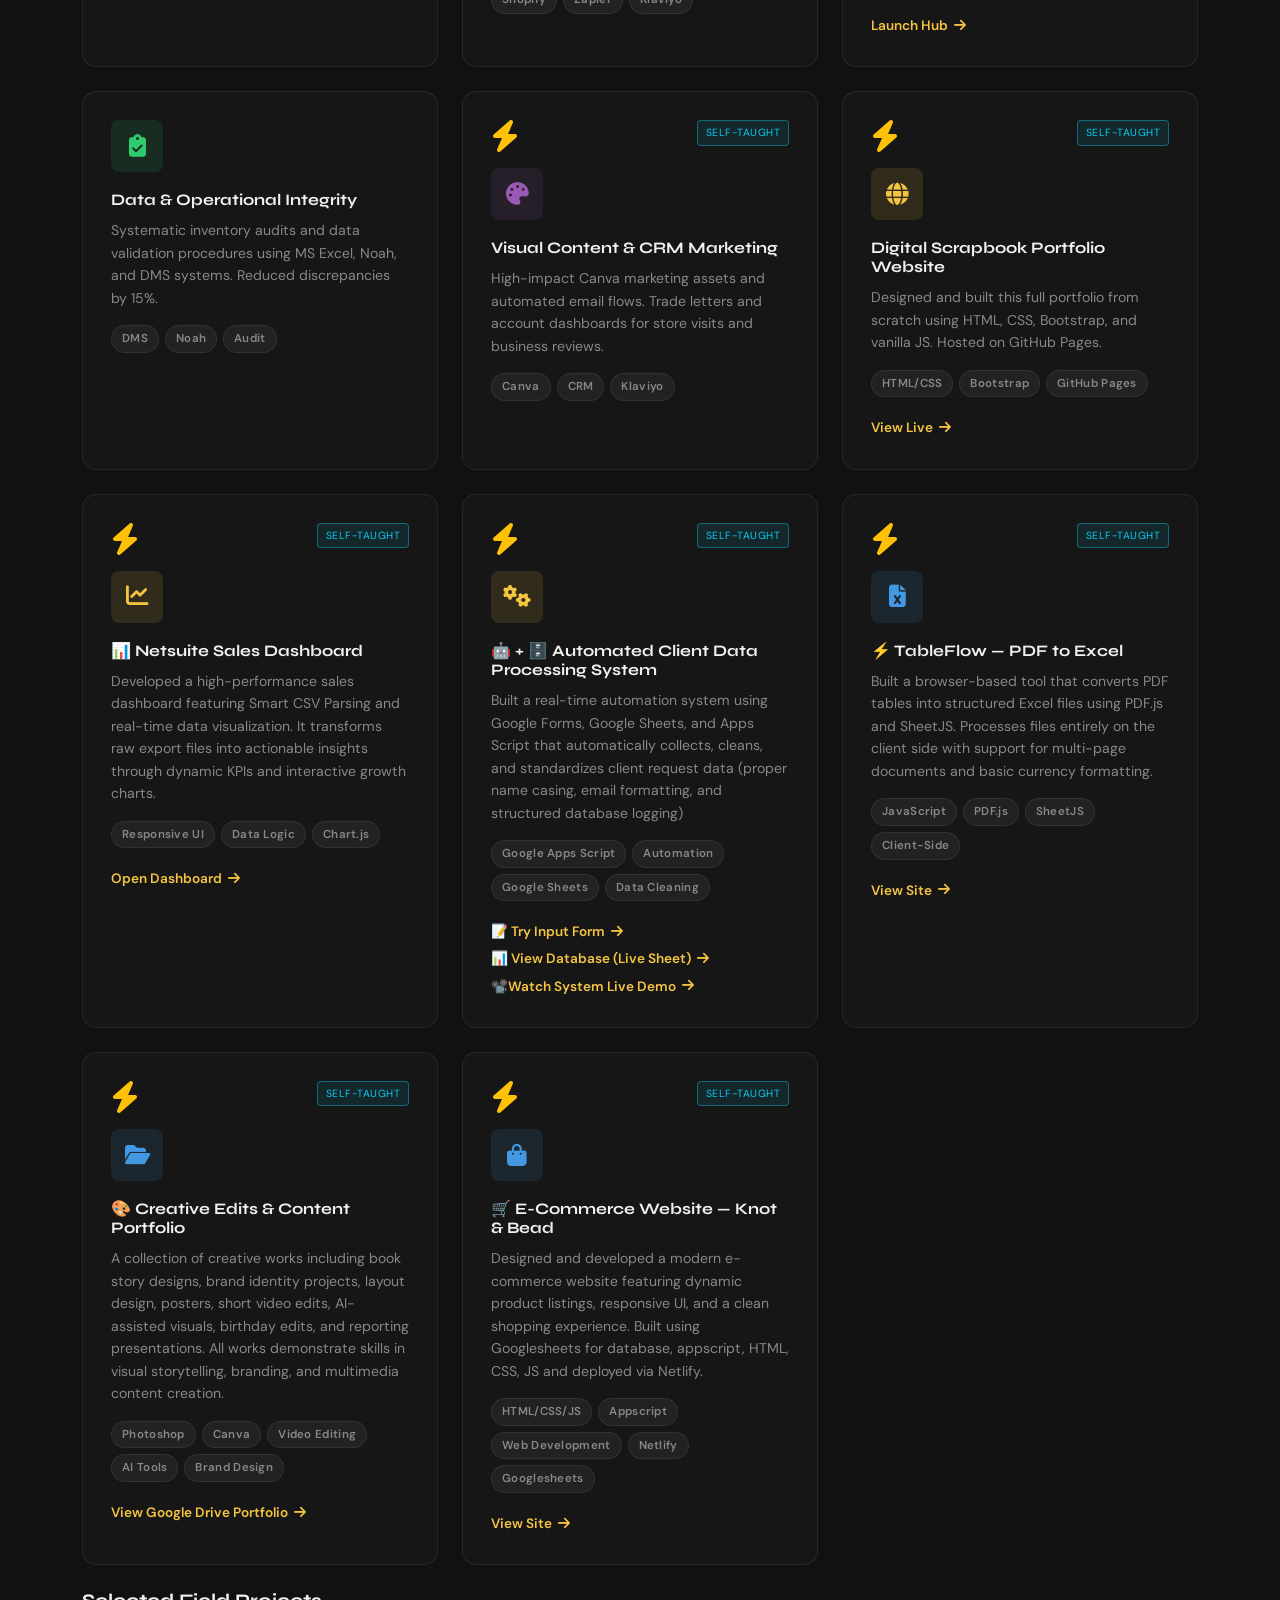
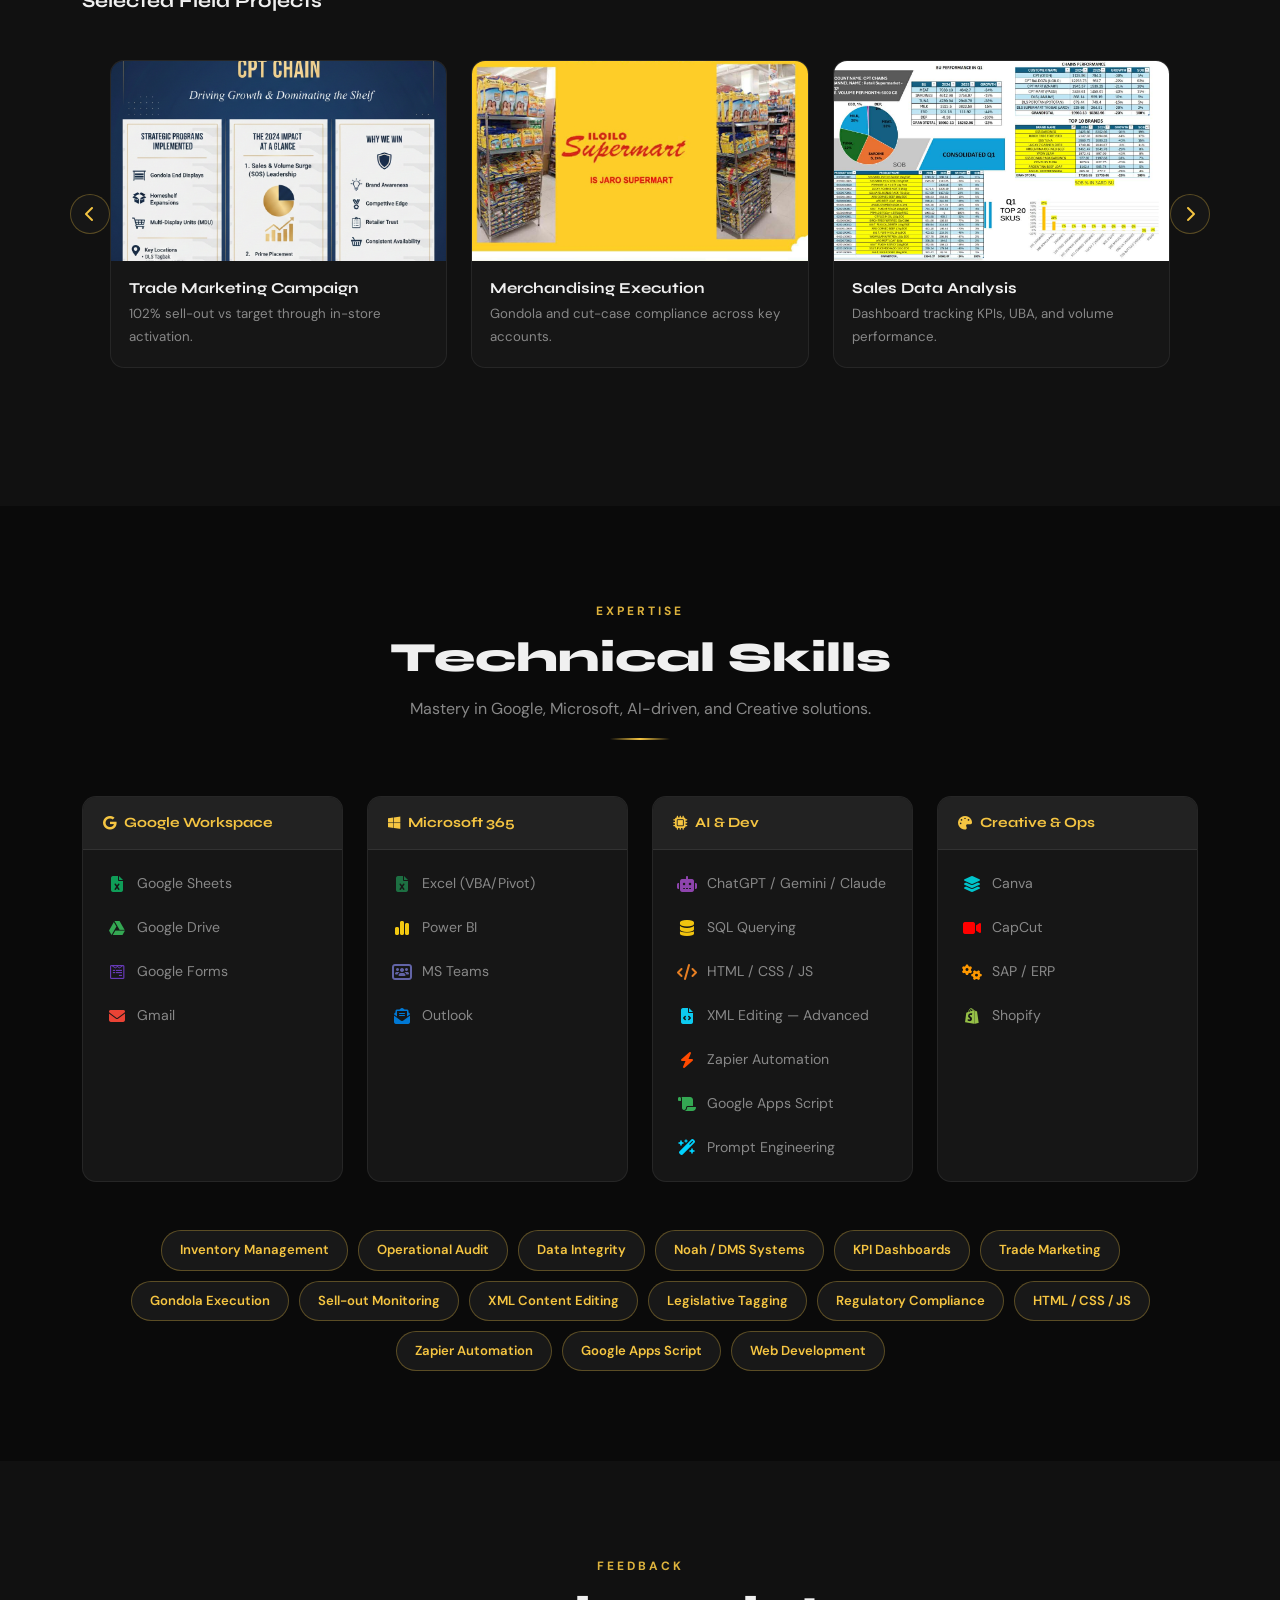
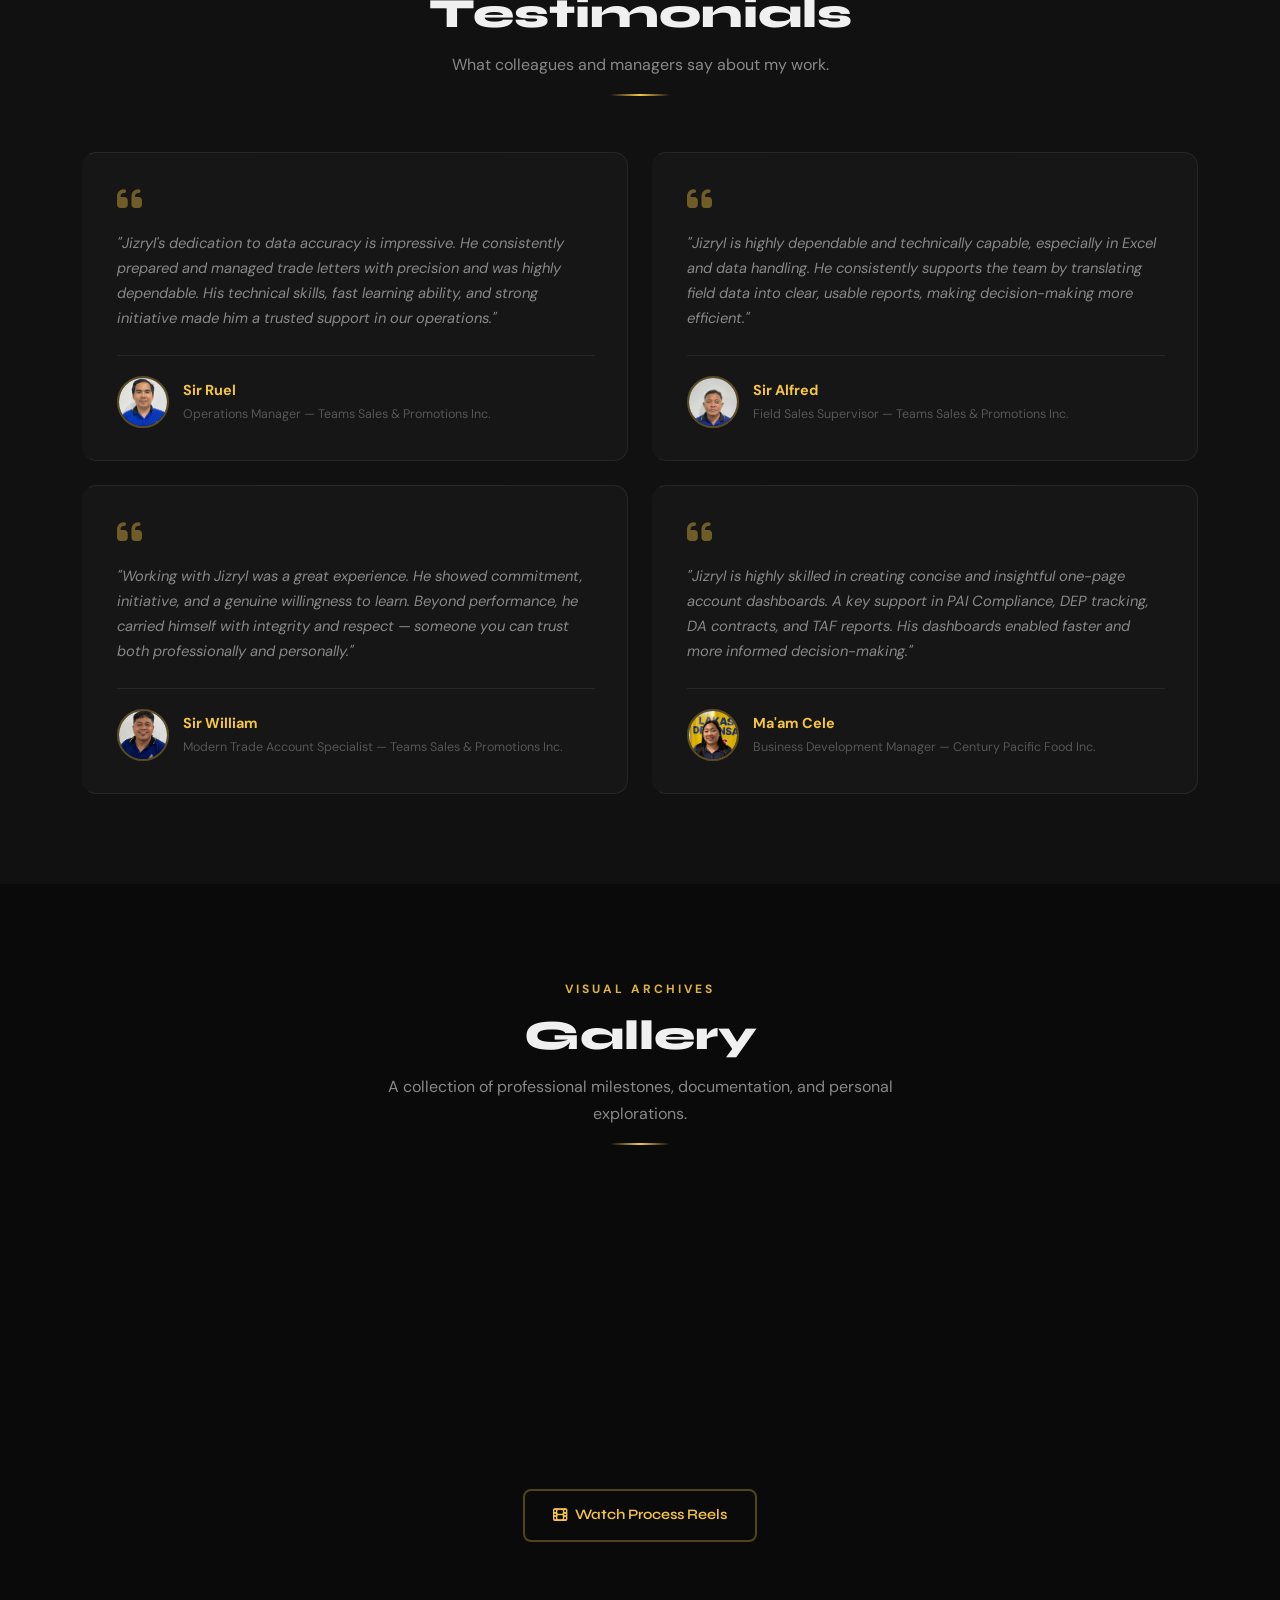
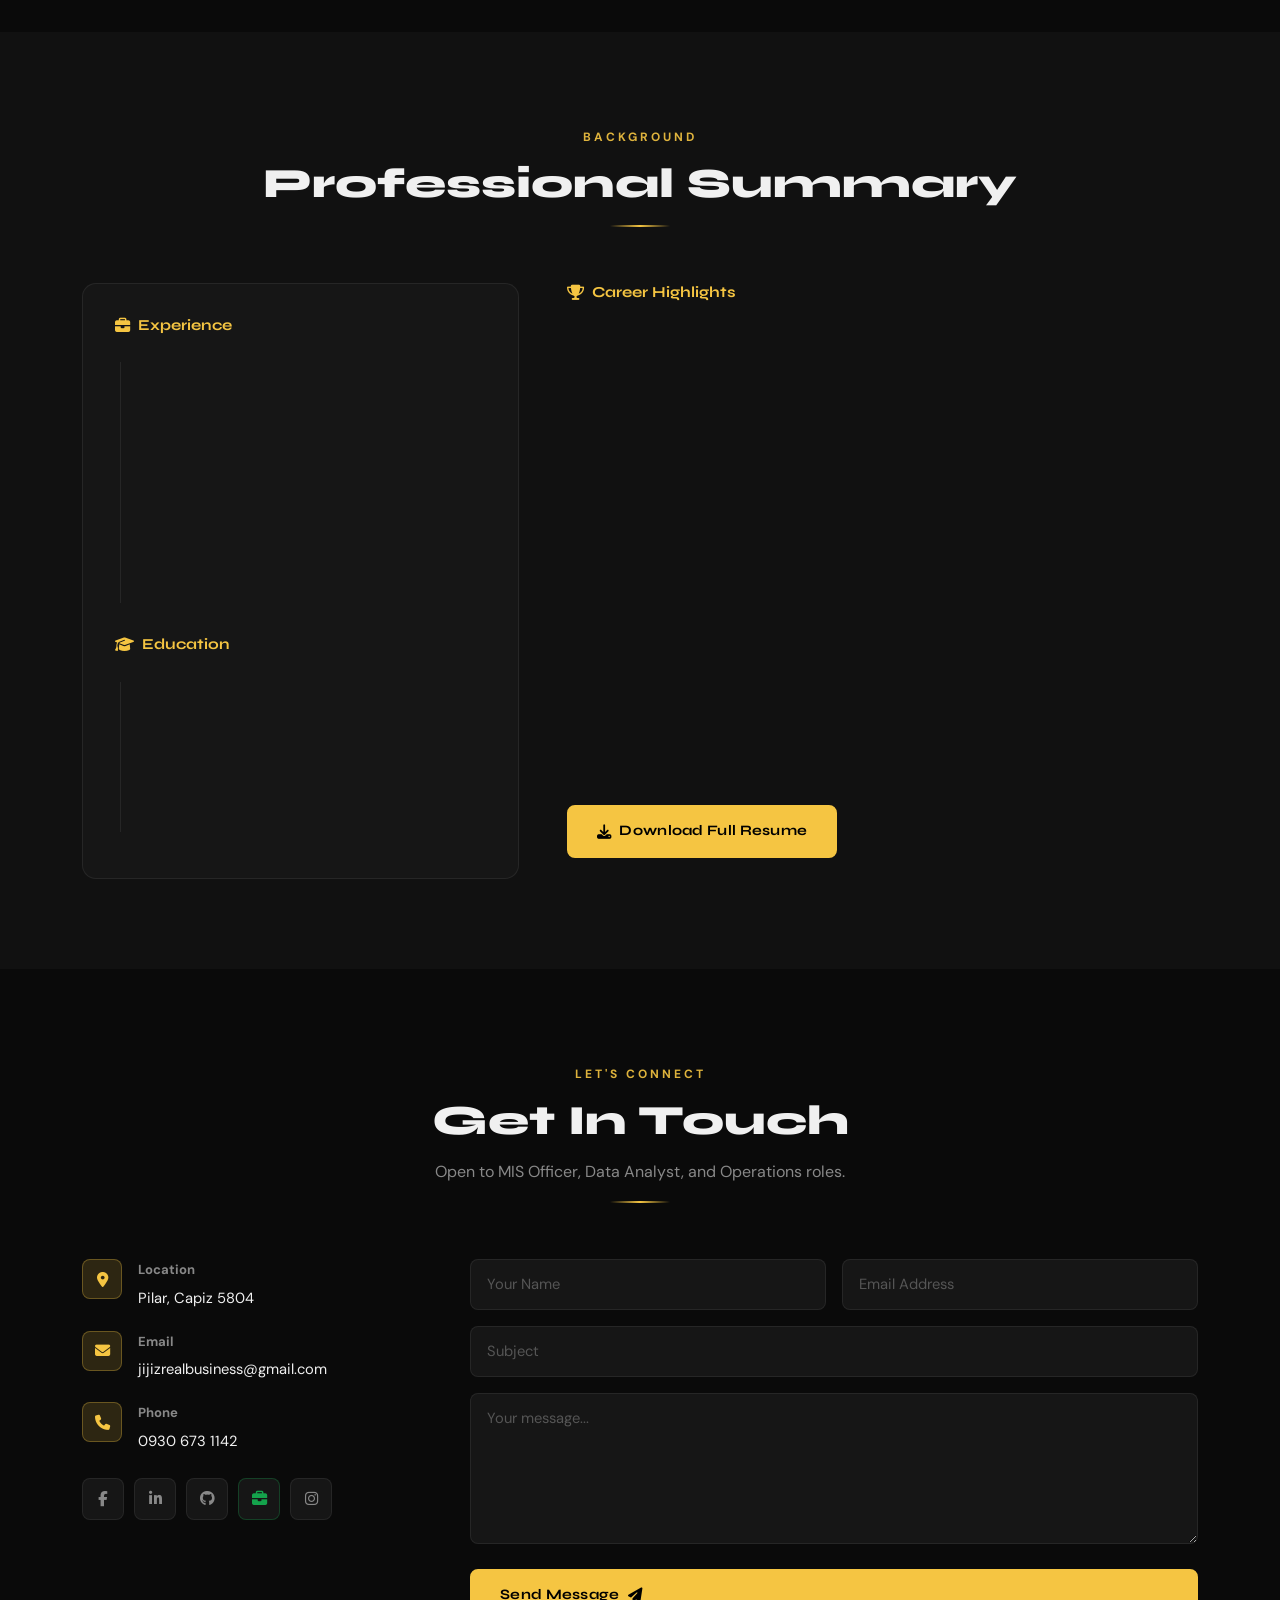
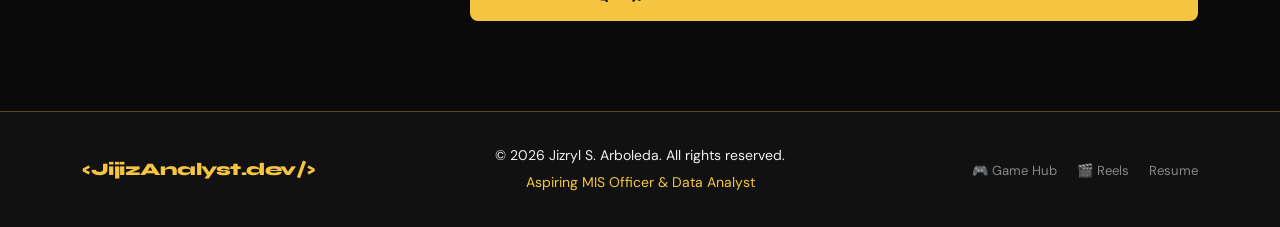
==== commit cd5edb74: "Add files via upload" ====
--- a/index.html
+++ b/index.html
@@ -8,7 +8,7 @@
 <meta property="og:title" content="Jizryl S. Arboleda | MIS Officer & Data Analyst">
 <meta property="og:description" content="Aspiring MIS Officer & Data Analyst focused on turning data into business insights and operational improvements.">
 <meta property="og:image" content="formal.jpg">
-<meta property="og:url" content="https://jijiz19.github.io/JIJIZ-MAIN-WEB-PROFILE-PORTFOLIO-/">
+<meta property="og:url" content="https://jijizryl-ops.github.io/">
 <meta property="og:type" content="website">
 <link rel="preconnect" href="https://fonts.googleapis.com">
 <link rel="preconnect" href="https://fonts.gstatic.com" crossorigin>
@@ -786,7 +786,8 @@
         <div class="jz-socials mt-4">
           <a href="#"_blank" rel="noopener" class="jz-social-btn jz-fb"><i class="fab fa-facebook-f"></i></a>
           <a href="https://www.linkedin.com/in/jizryl-arboleda-99a80b407" target="_blank" rel="noopener" class="jz-social-btn jz-li"><i class="fab fa-linkedin-in"></i></a>
-          <a href="https://github.com/jijiz19" target="_blank" rel="noopener" class="jz-social-btn jz-gh"><i class="fab fa-github"></i></a>
+          <a href="https://github.com/jijizryl-ops" target="_blank" rel="noopener" class="jz-social-btn jz-gh"><i class="fab fa-github"></i></a>
+          <a href="https://www.upwork.com/freelancers/~01154e61ca3af5e6bb" target="_blank" rel="noopener" class="jz-social-btn" style="border-color:rgba(20,163,76,0.3);color:#14a34c;" onmouseover="this.style.background='#14a34c';this.style.color='#fff';this.style.borderColor='#14a34c'" onmouseout="this.style.background='';this.style.color='#14a34c';this.style.borderColor='rgba(20,163,76,0.3)'"><i class="fa-solid fa-briefcase"></i></a>
           <a href="#" class="jz-social-btn jz-ig"><i class="fab fa-instagram"></i></a>
         </div>
       </div>
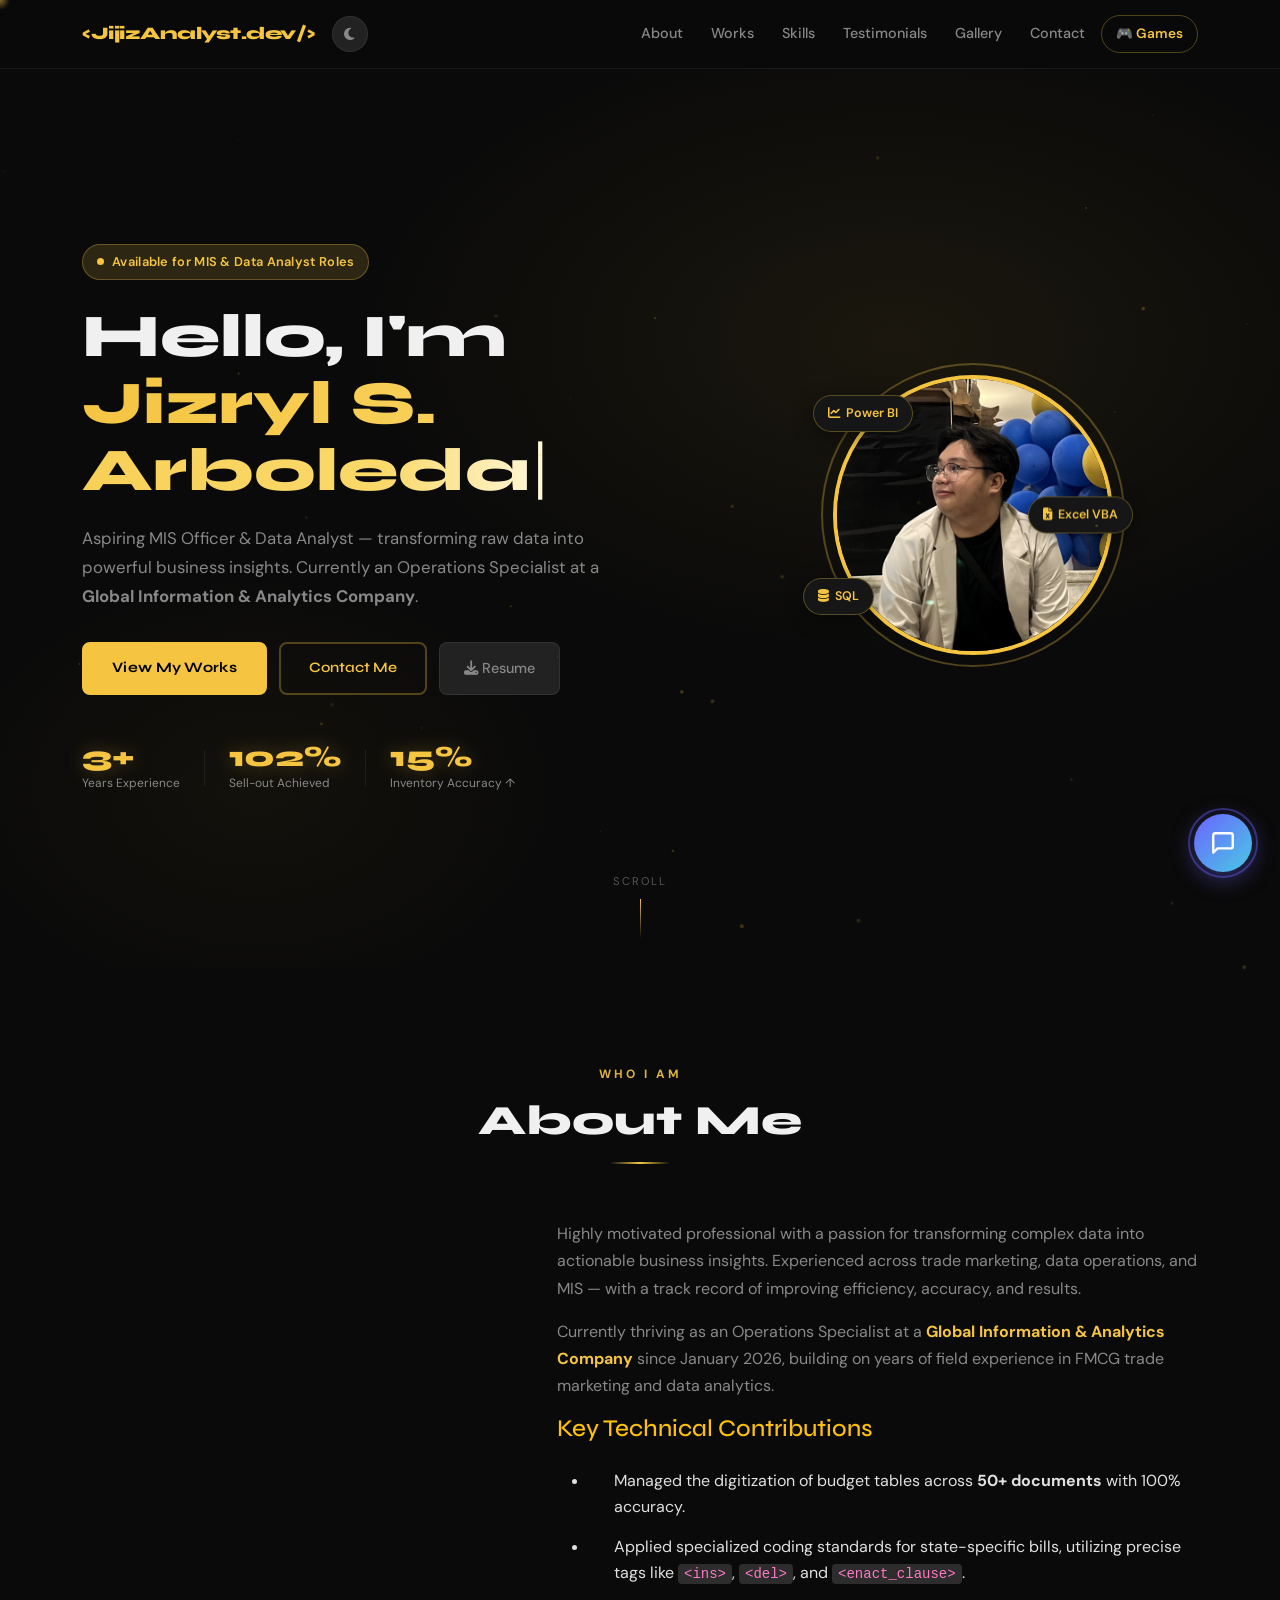
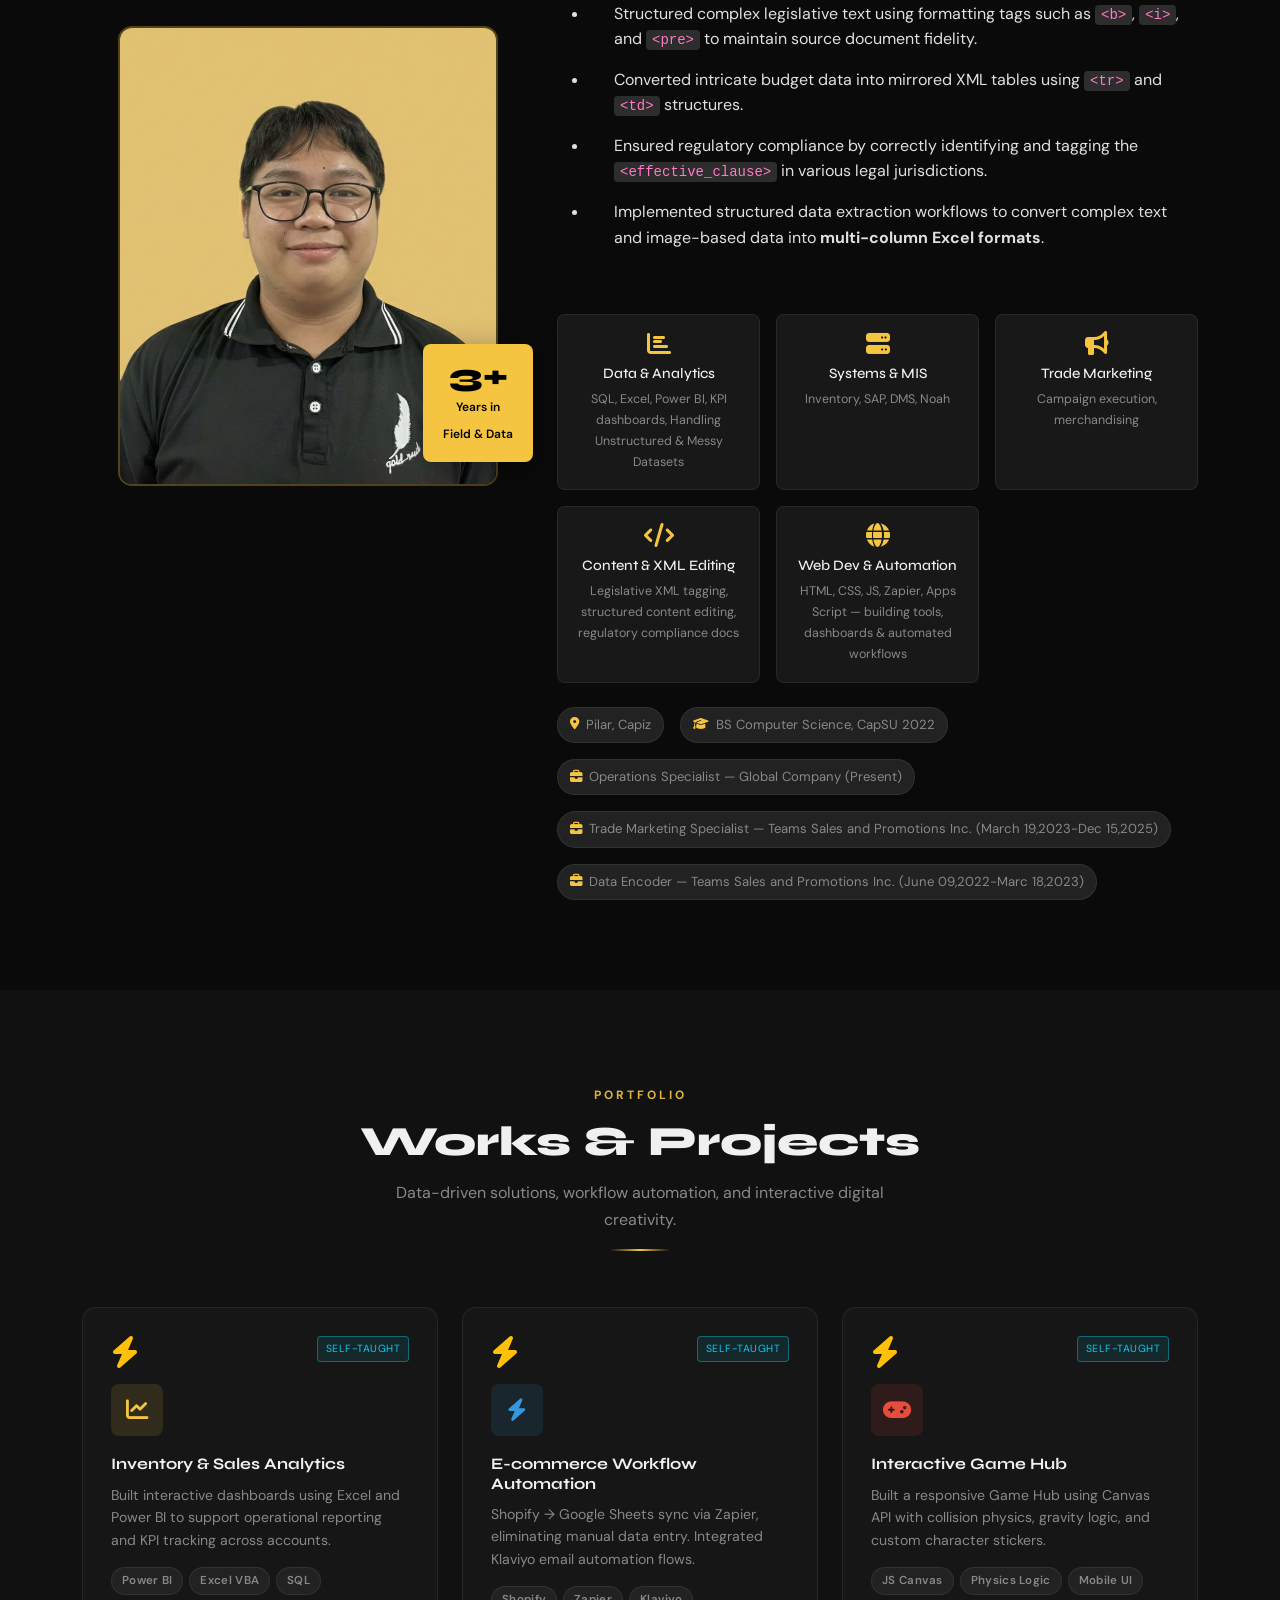
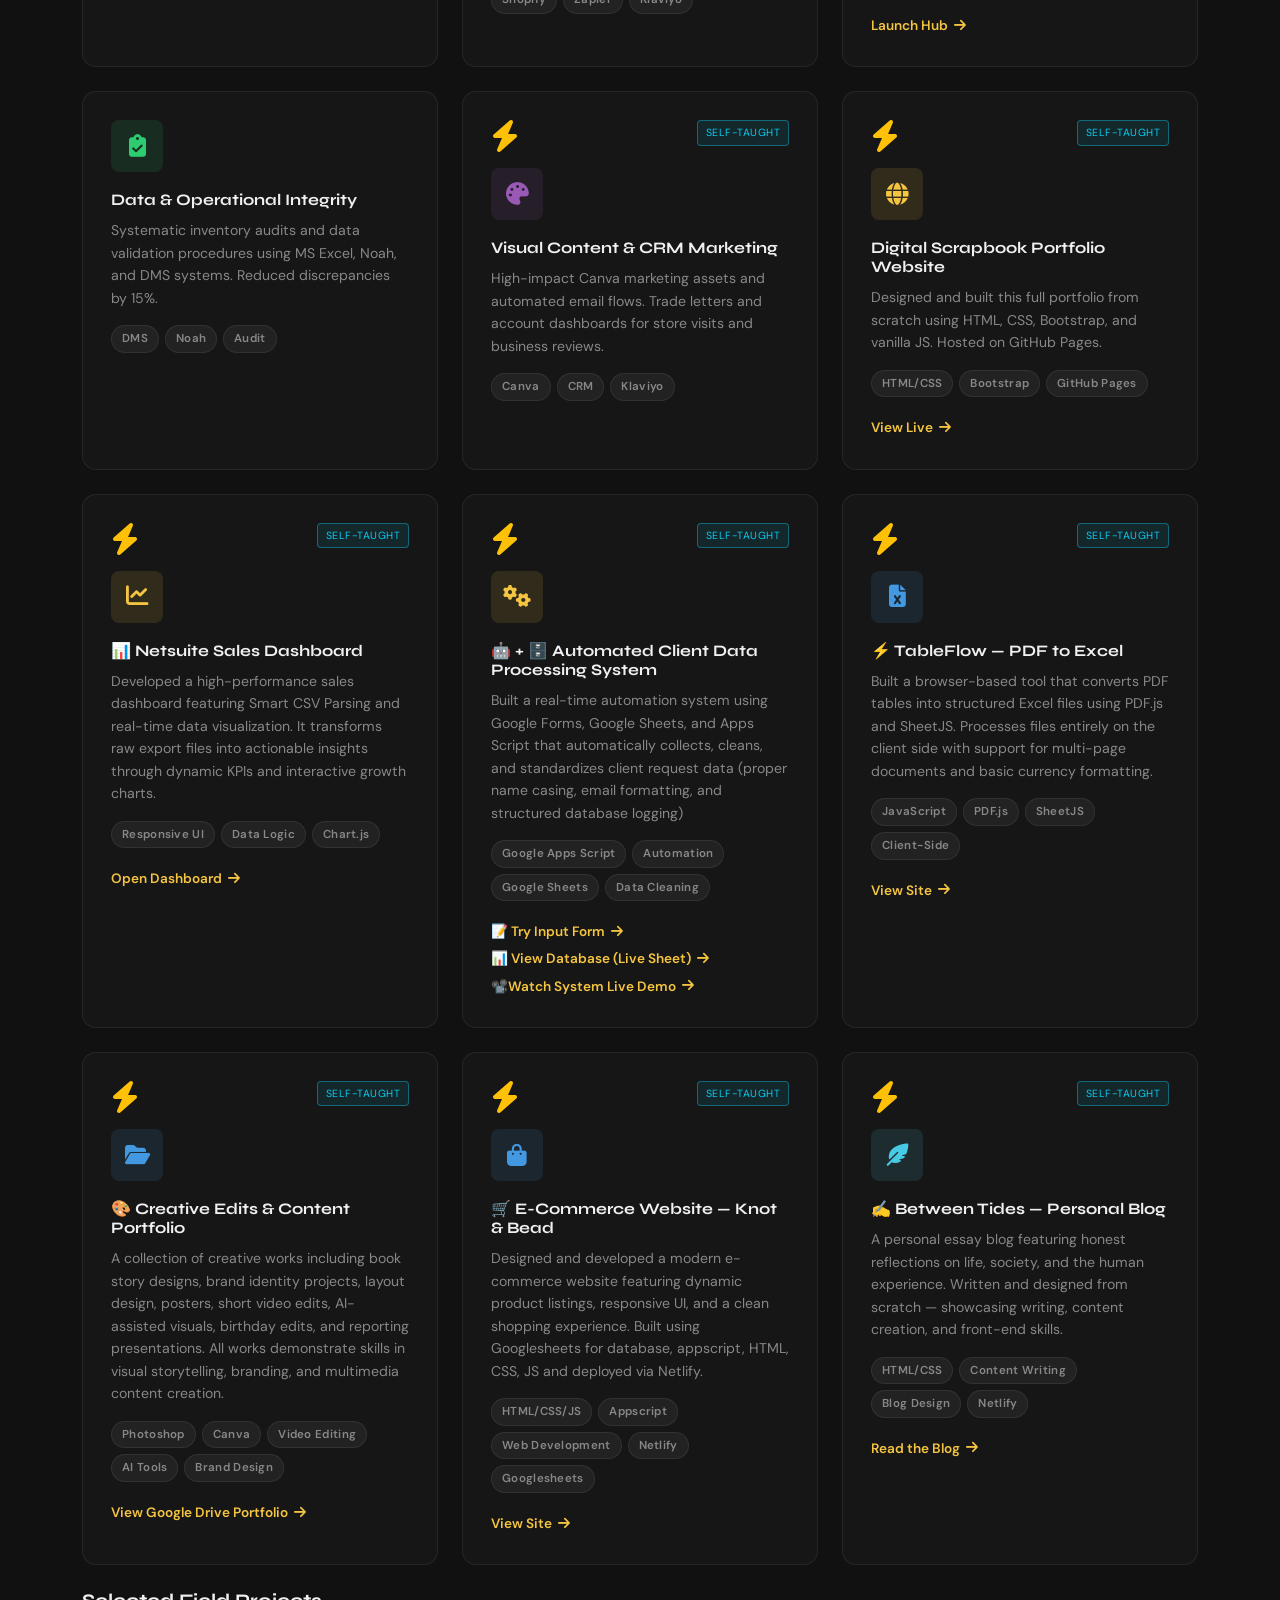
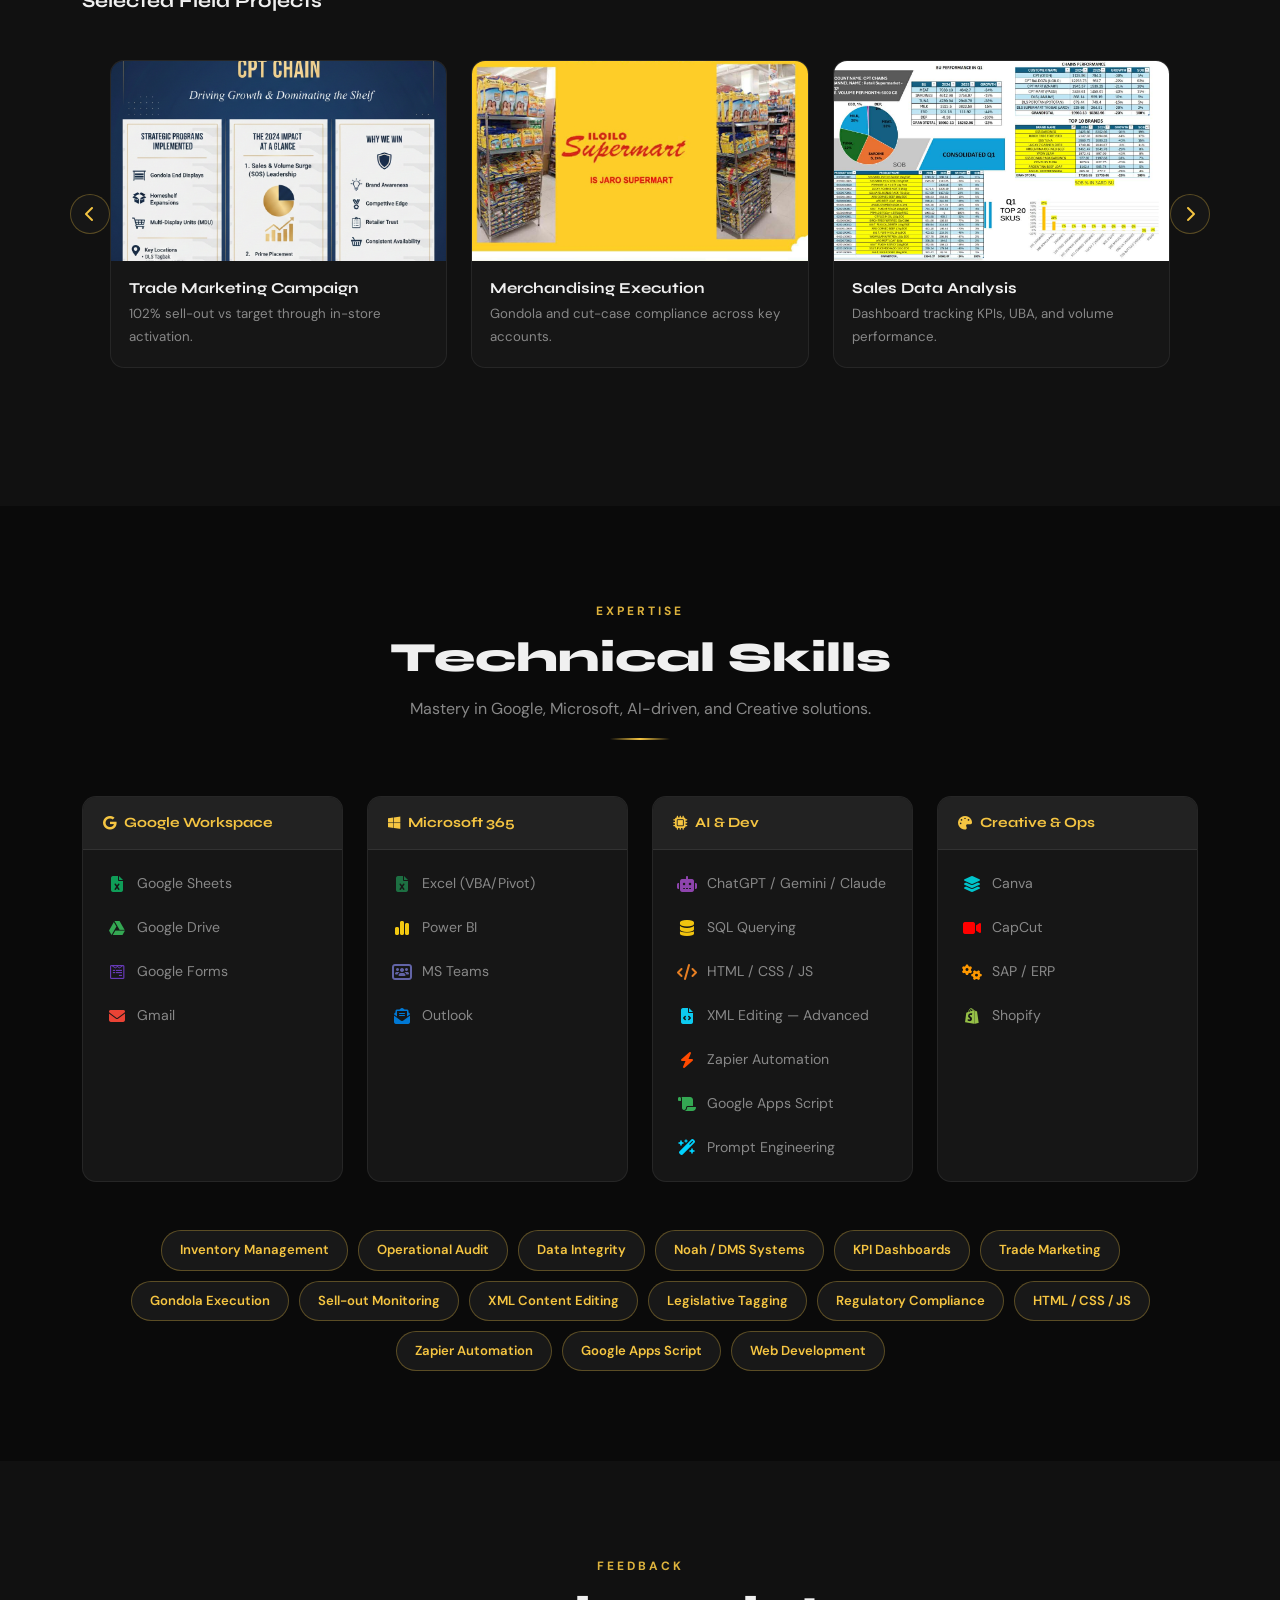
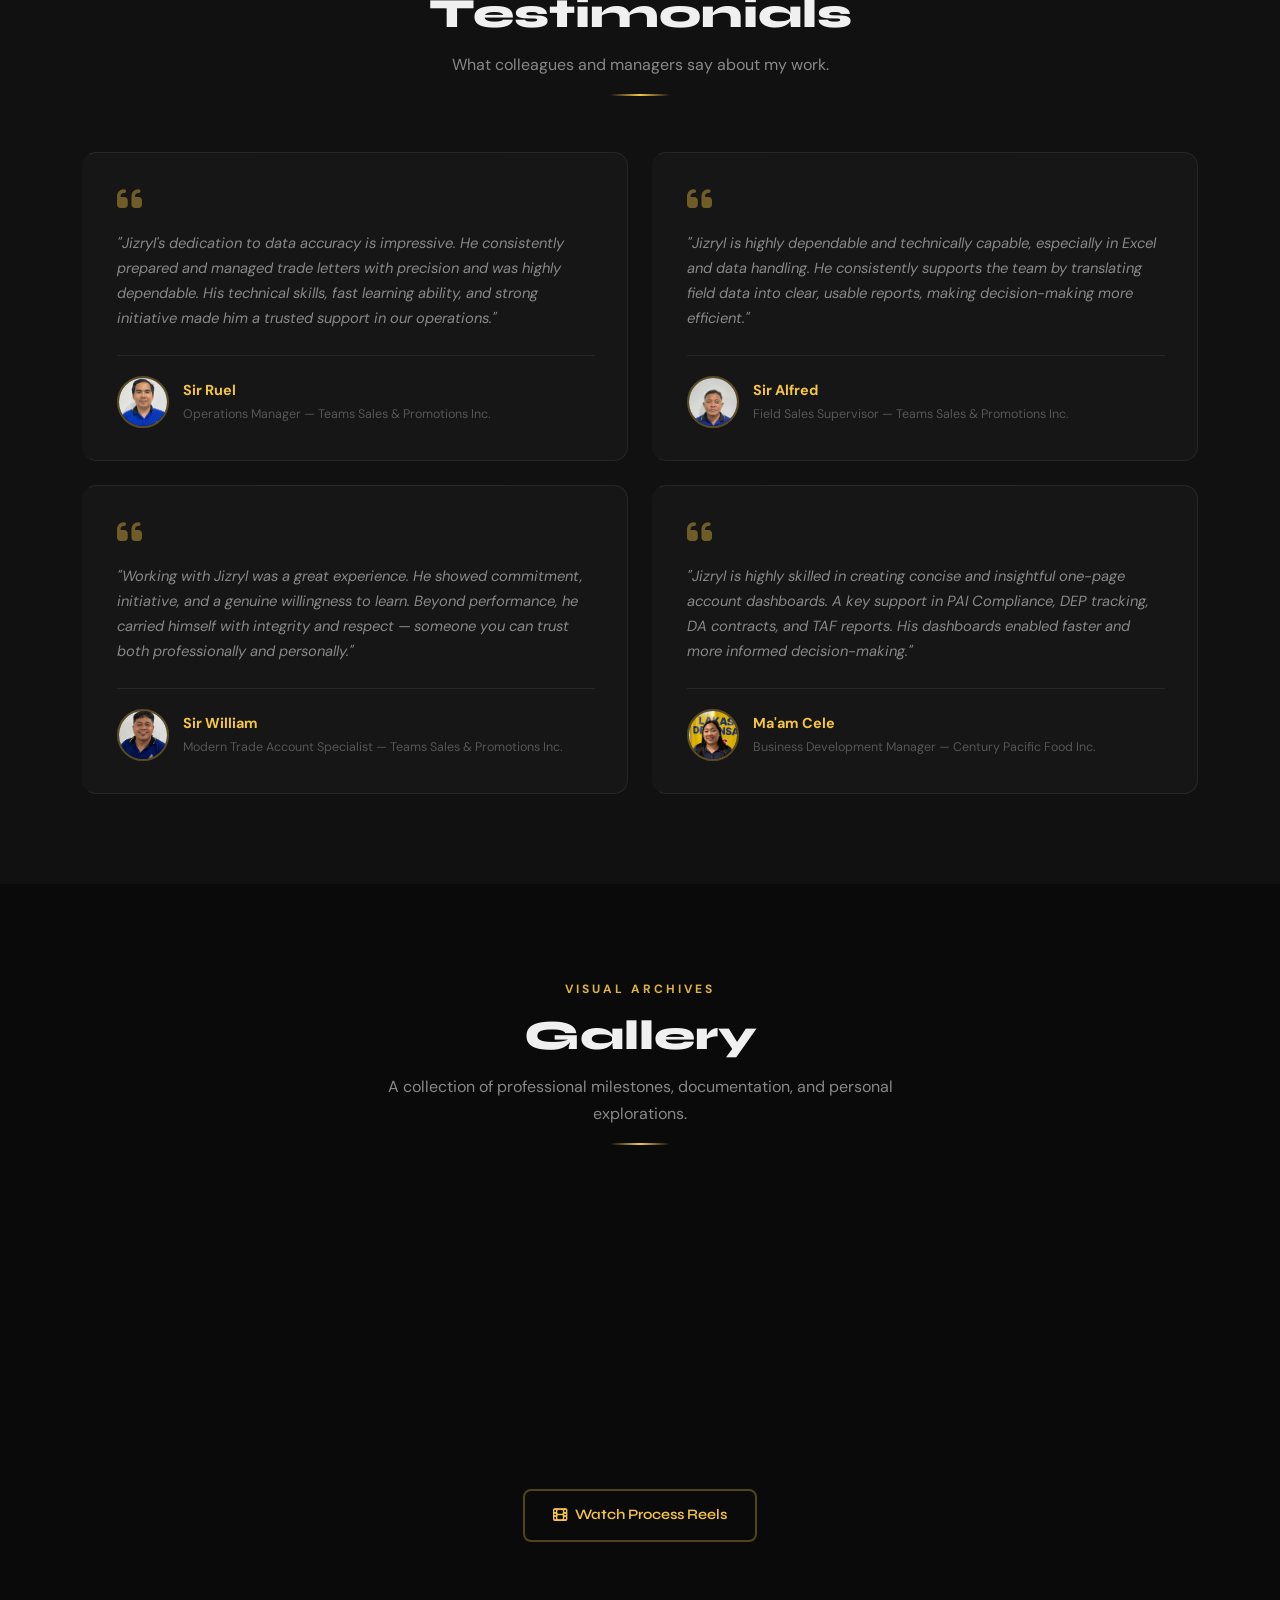
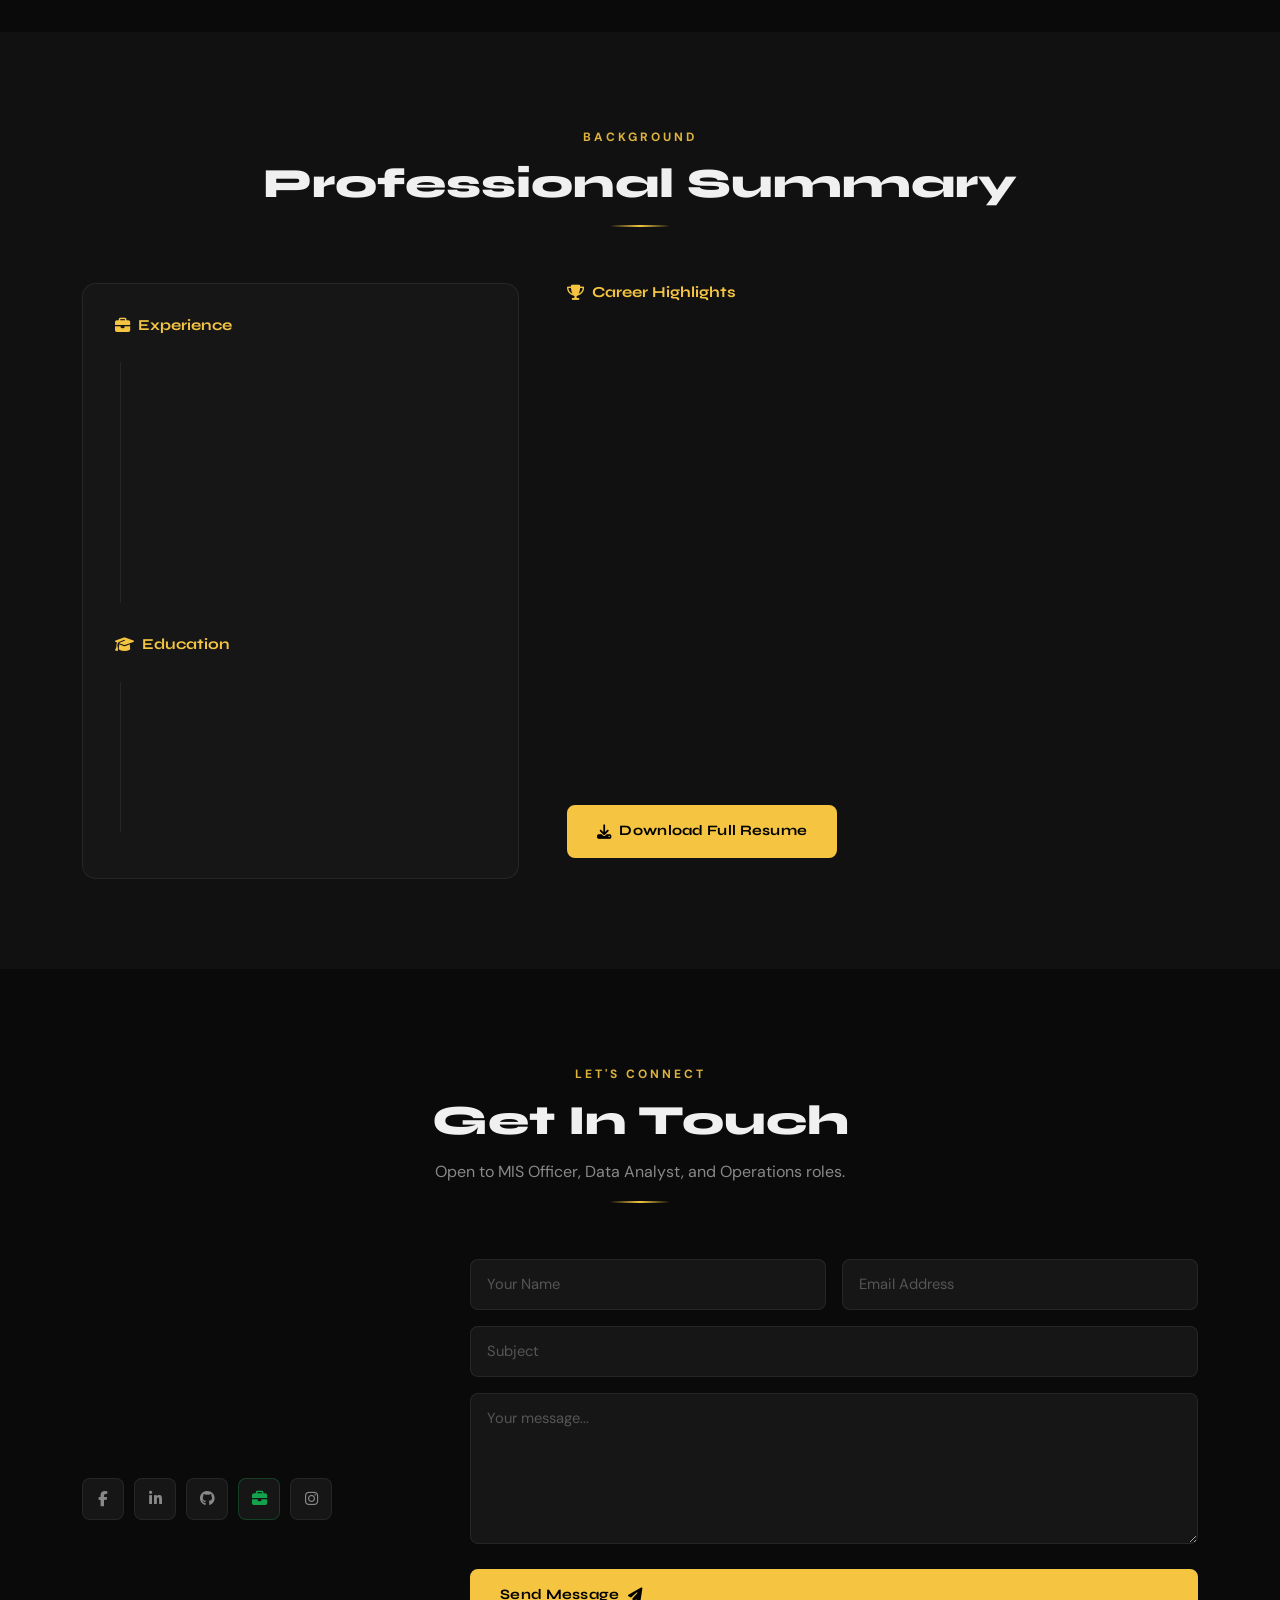
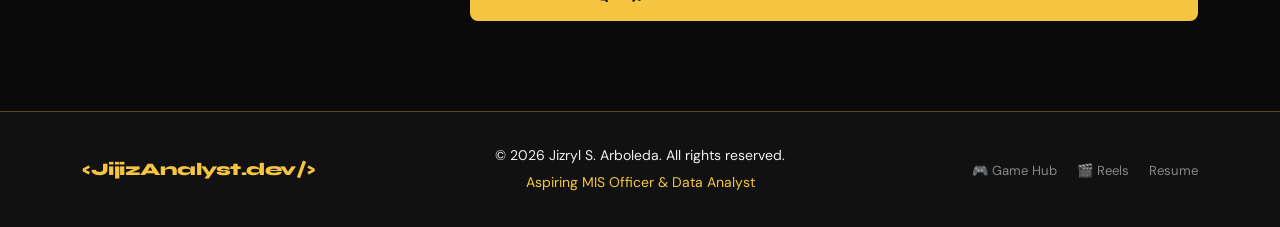
==== commit 25768013: "Add files via upload" ====
--- a/index.html
+++ b/index.html
@@ -503,6 +503,22 @@
             responsive UI, and a clean shopping experience. Built using Googlesheets for database, appscript, HTML, CSS, JS and deployed via Netlify.</p>
           <div class="jz-tags"><span>HTML/CSS/JS</span><span>Appscript</span><span>Web Development</span><span>Netlify</span><span>Googlesheets</span></div>
           <a href="https://knotandbeadxjijiz.netlify.app/" class="jz-work-link">View Site<i class="fa-solid fa-arrow-right"></i></a>
+        </div>
+      </div>
+
+      <div class="col-md-6 col-lg-4">
+        <div class="jz-work-card">
+          <div class="d-flex justify-content-between align-items-start mb-3">
+            <i class="fa-solid fa-bolt fa-2x text-warning"></i>
+            <span class="badge-self-taught">Self-Taught</span>
+          </div>
+          <div class="jz-work-icon" style="background: rgba(72,202,228,0.12)">
+            <i class="fa-solid fa-feather-pointed" style="color:#48cae4"></i>
+          </div>
+          <h5>✍️ Between Tides — Personal Blog</h5>
+          <p>A personal essay blog featuring honest reflections on life, society, and the human experience. Written and designed from scratch — showcasing writing, content creation, and front-end skills.</p>
+          <div class="jz-tags"><span>HTML/CSS</span><span>Content Writing</span><span>Blog Design</span><span>Netlify</span></div>
+          <a href="https://jijiz-between-tides.netlify.app/" target="_blank" class="jz-work-link">Read the Blog <i class="fa-solid fa-arrow-right"></i></a>
         </div>
       </div>
 
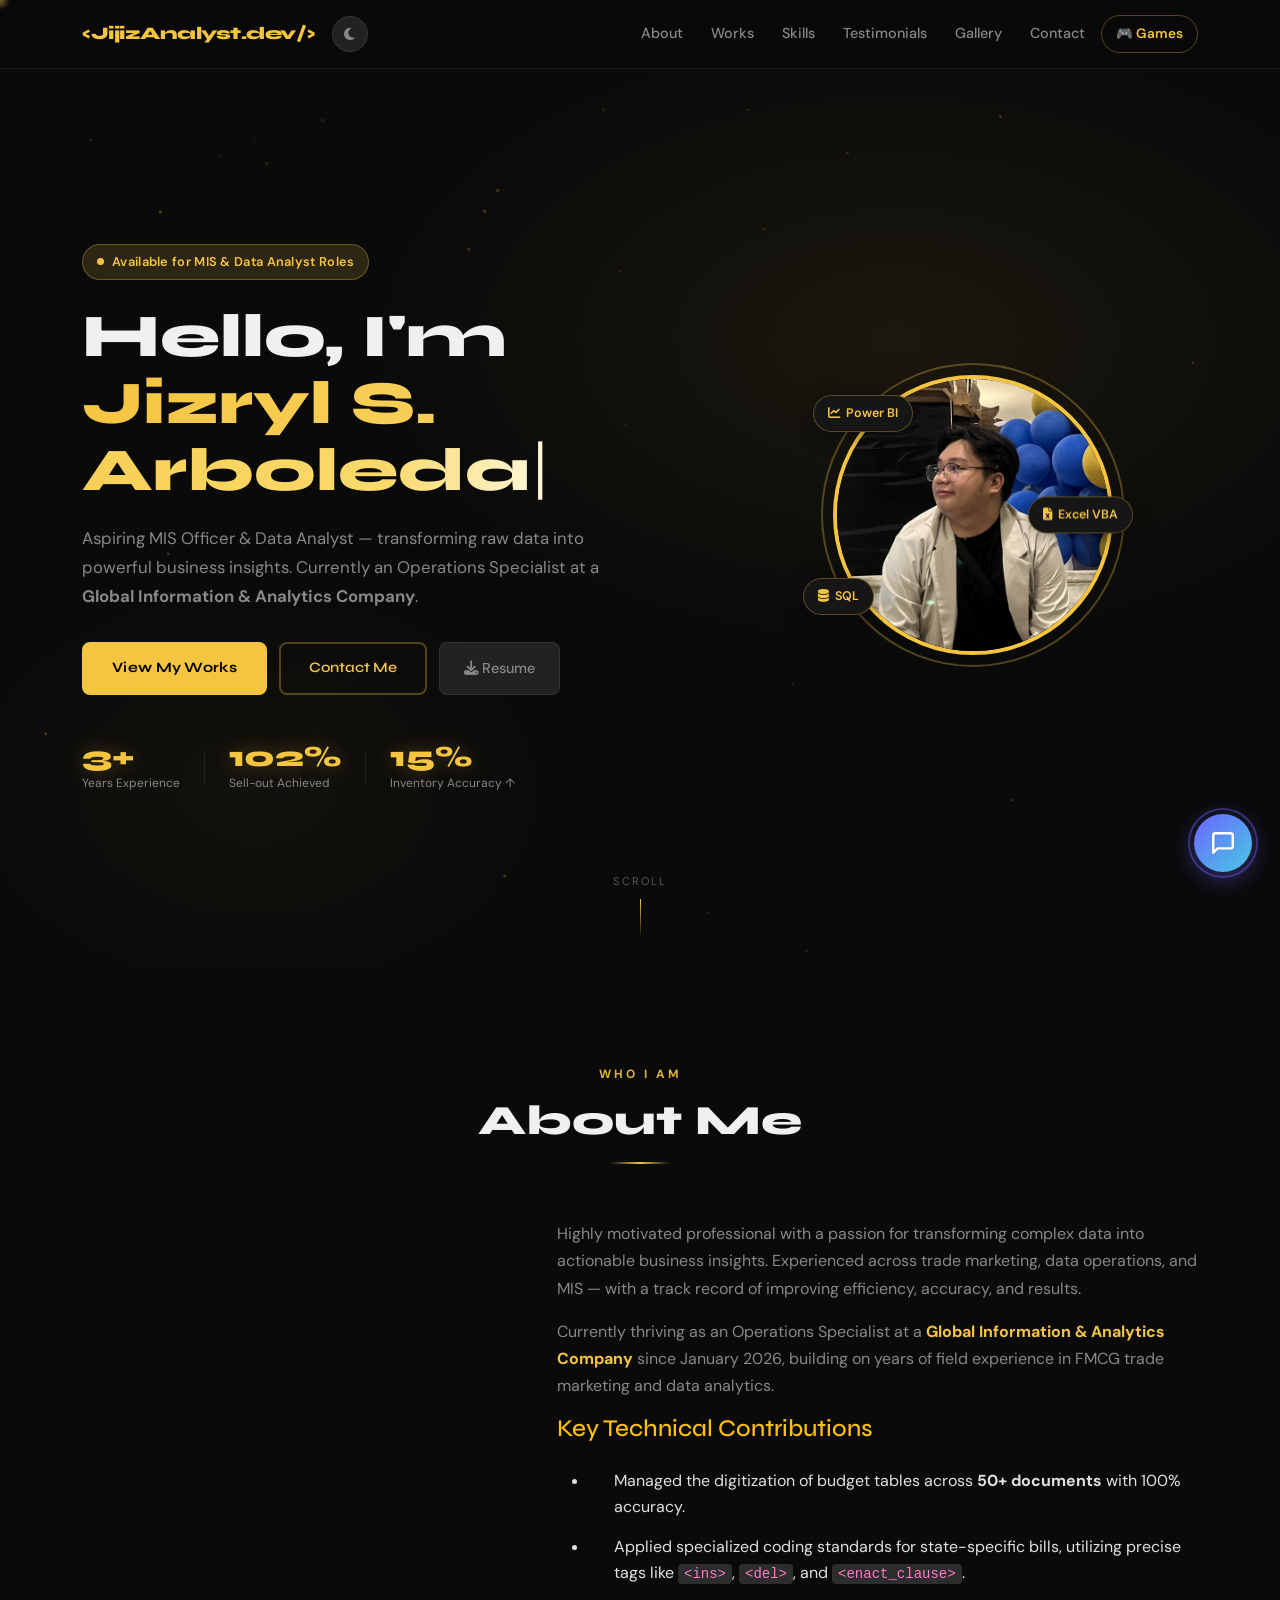
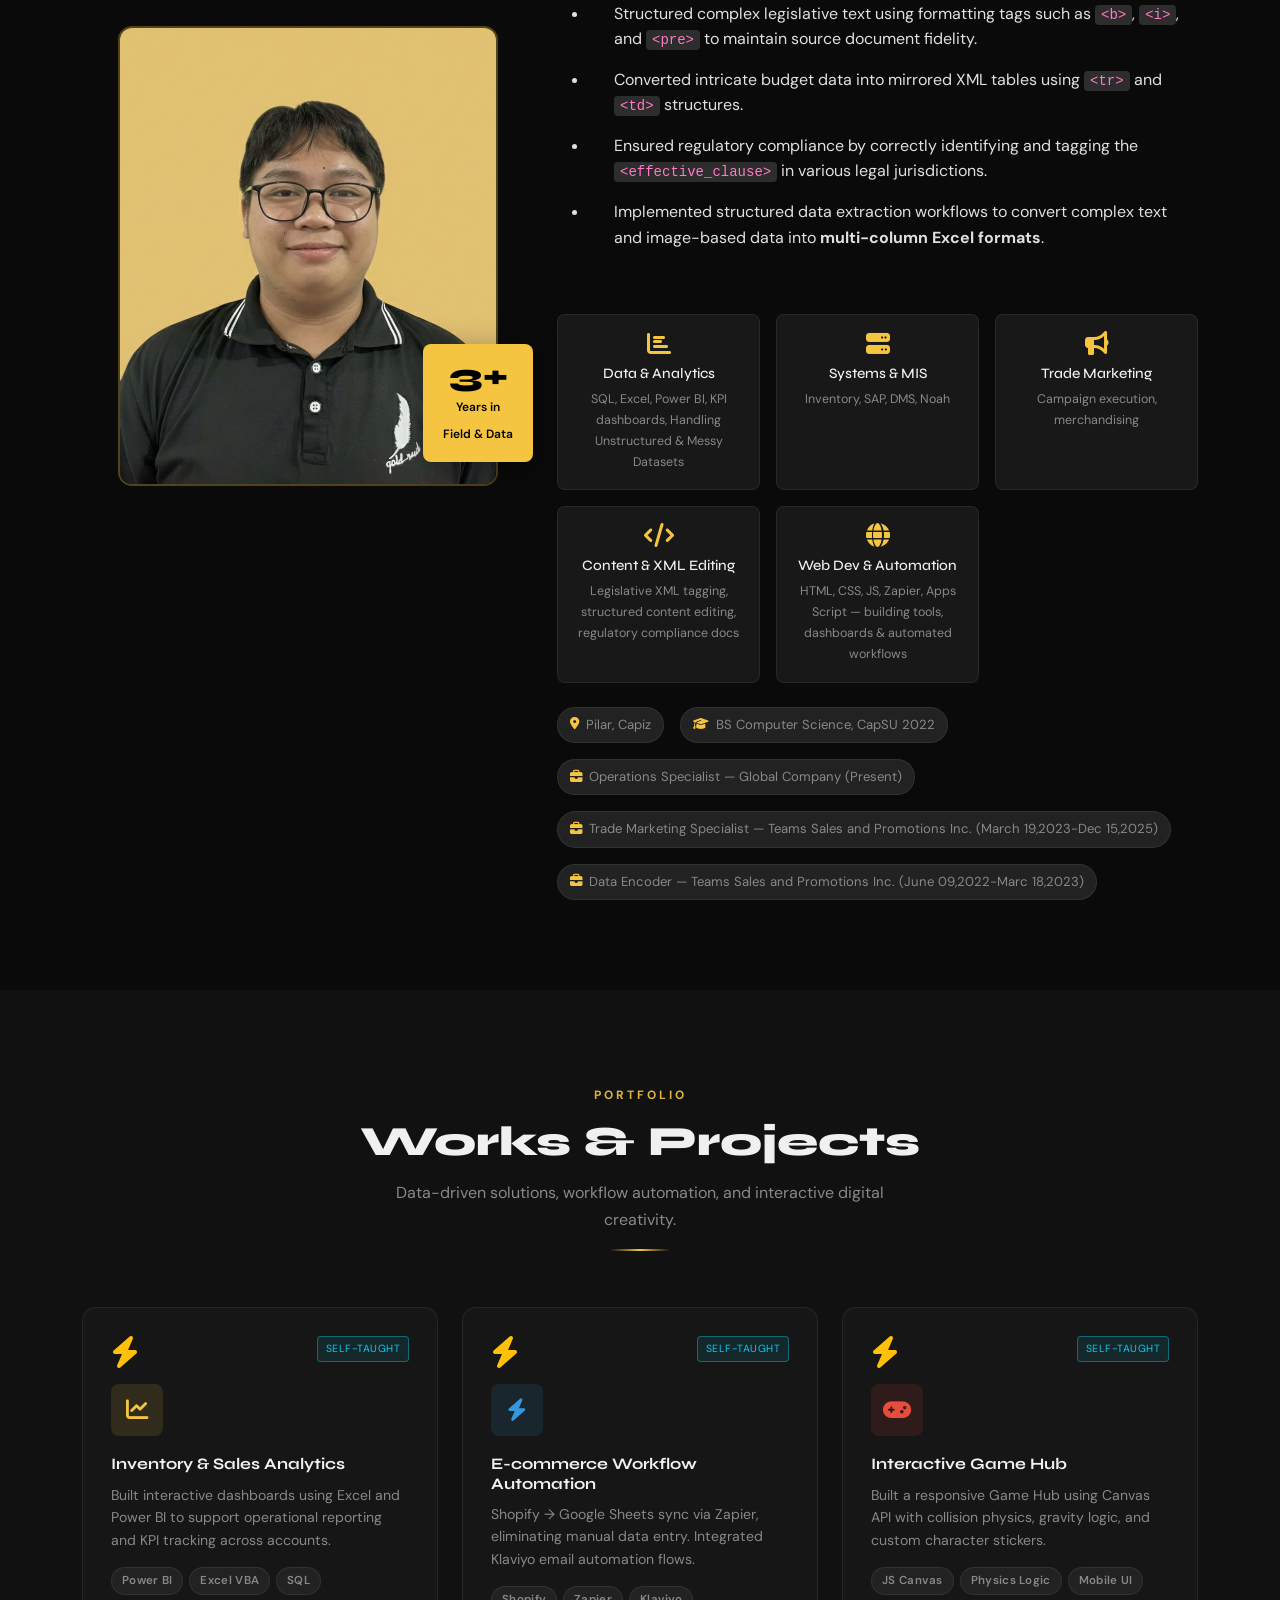
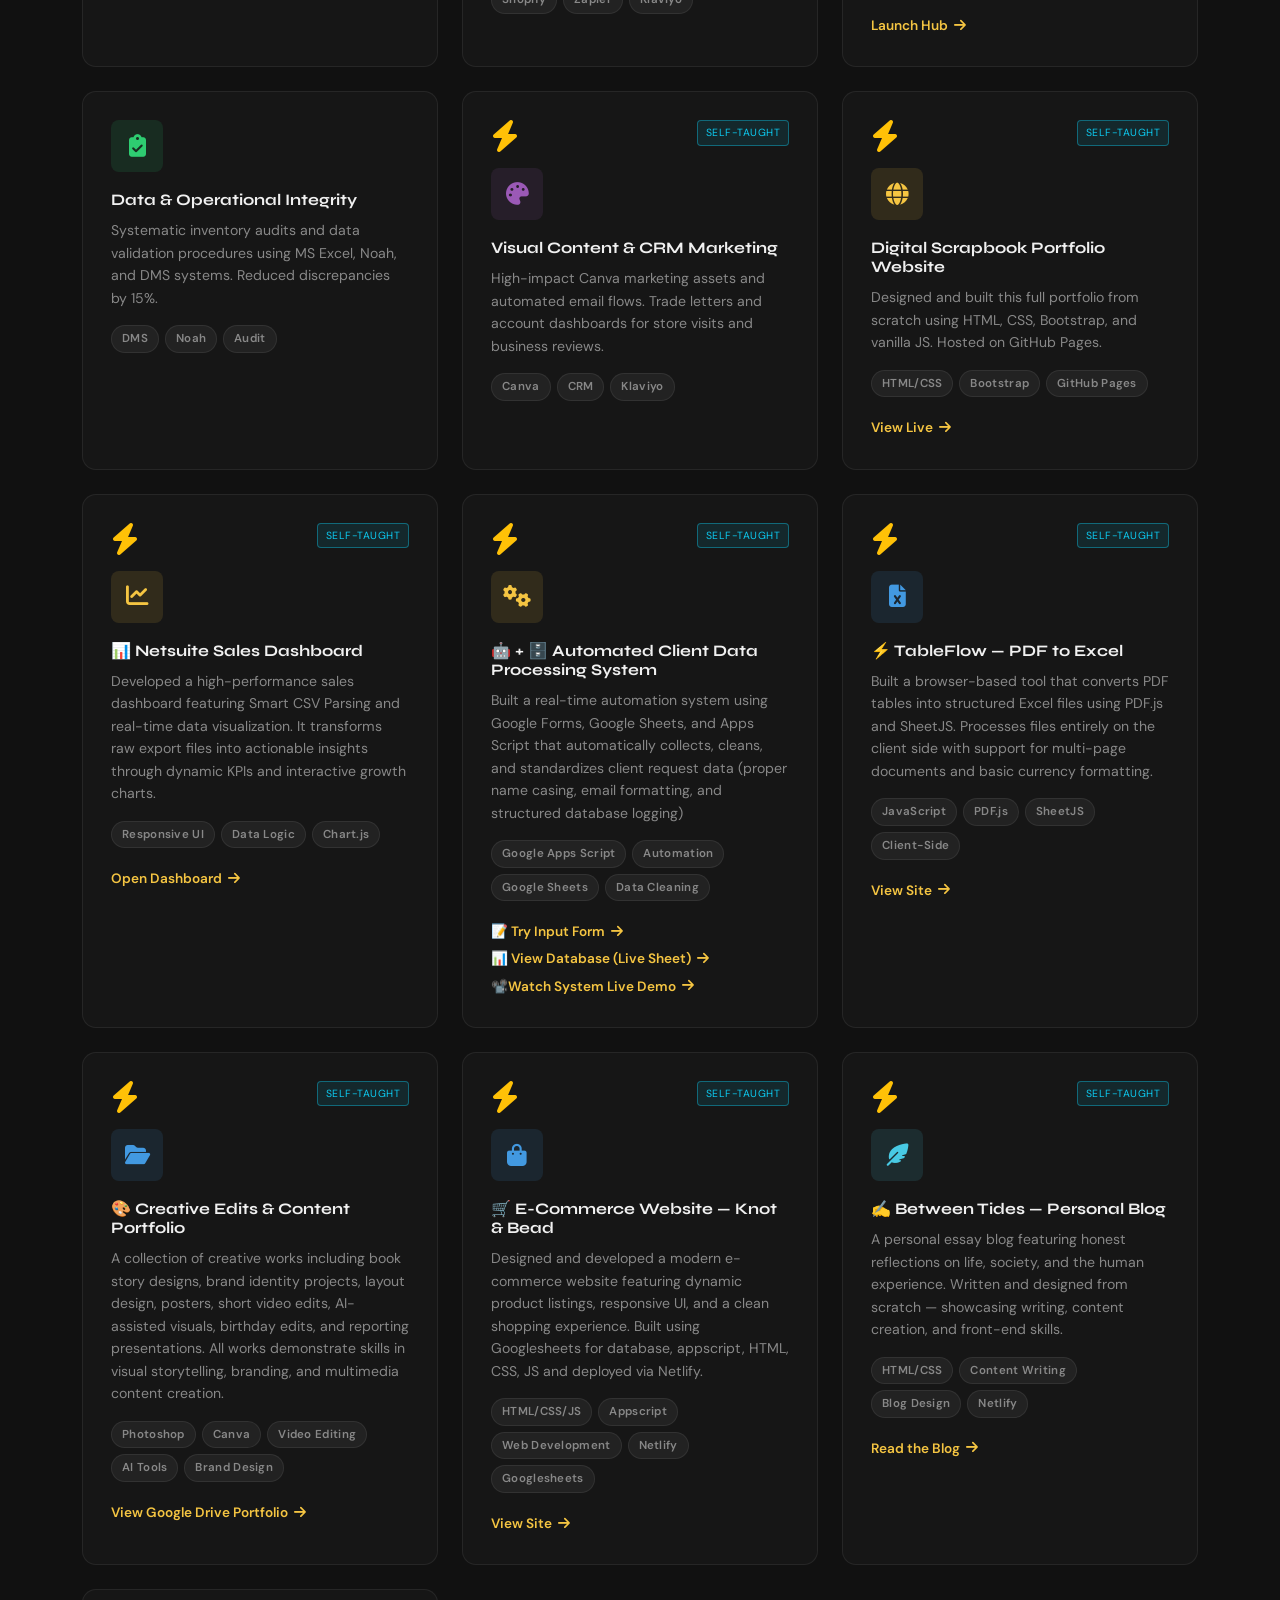
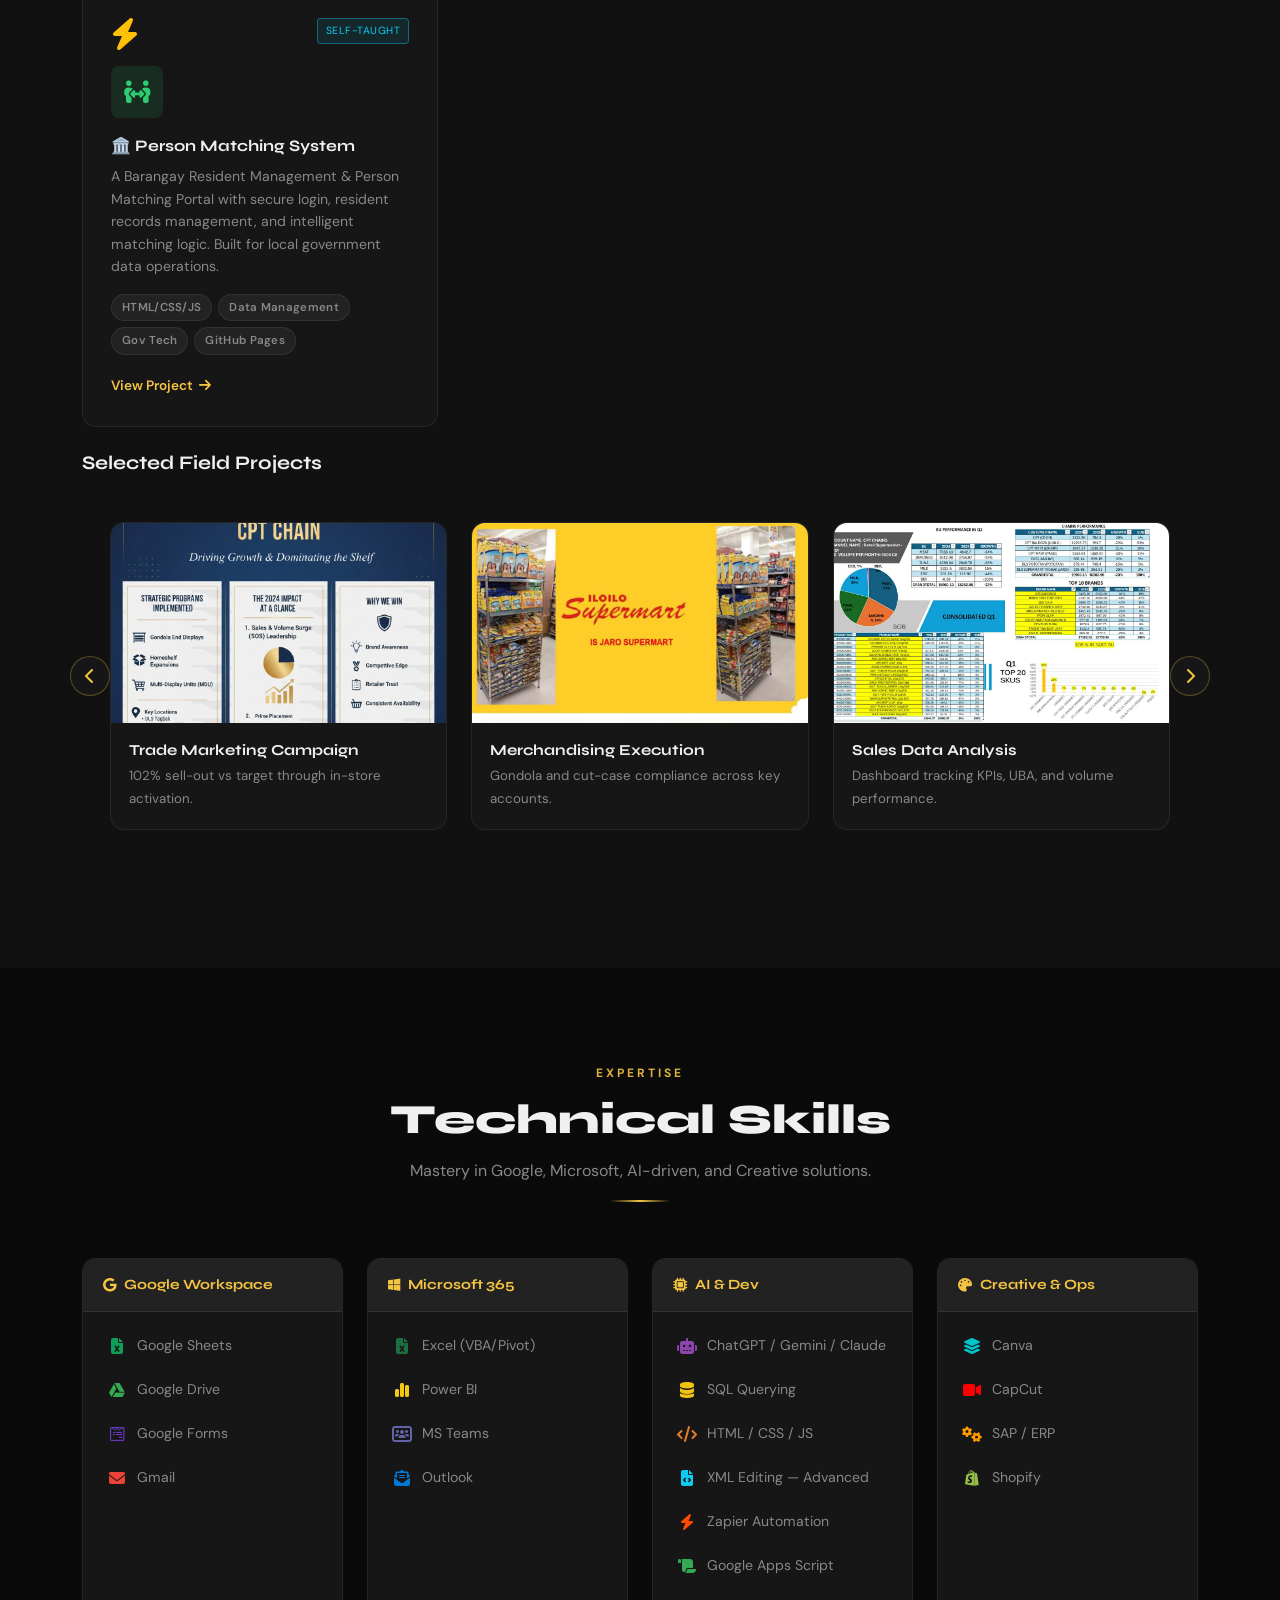
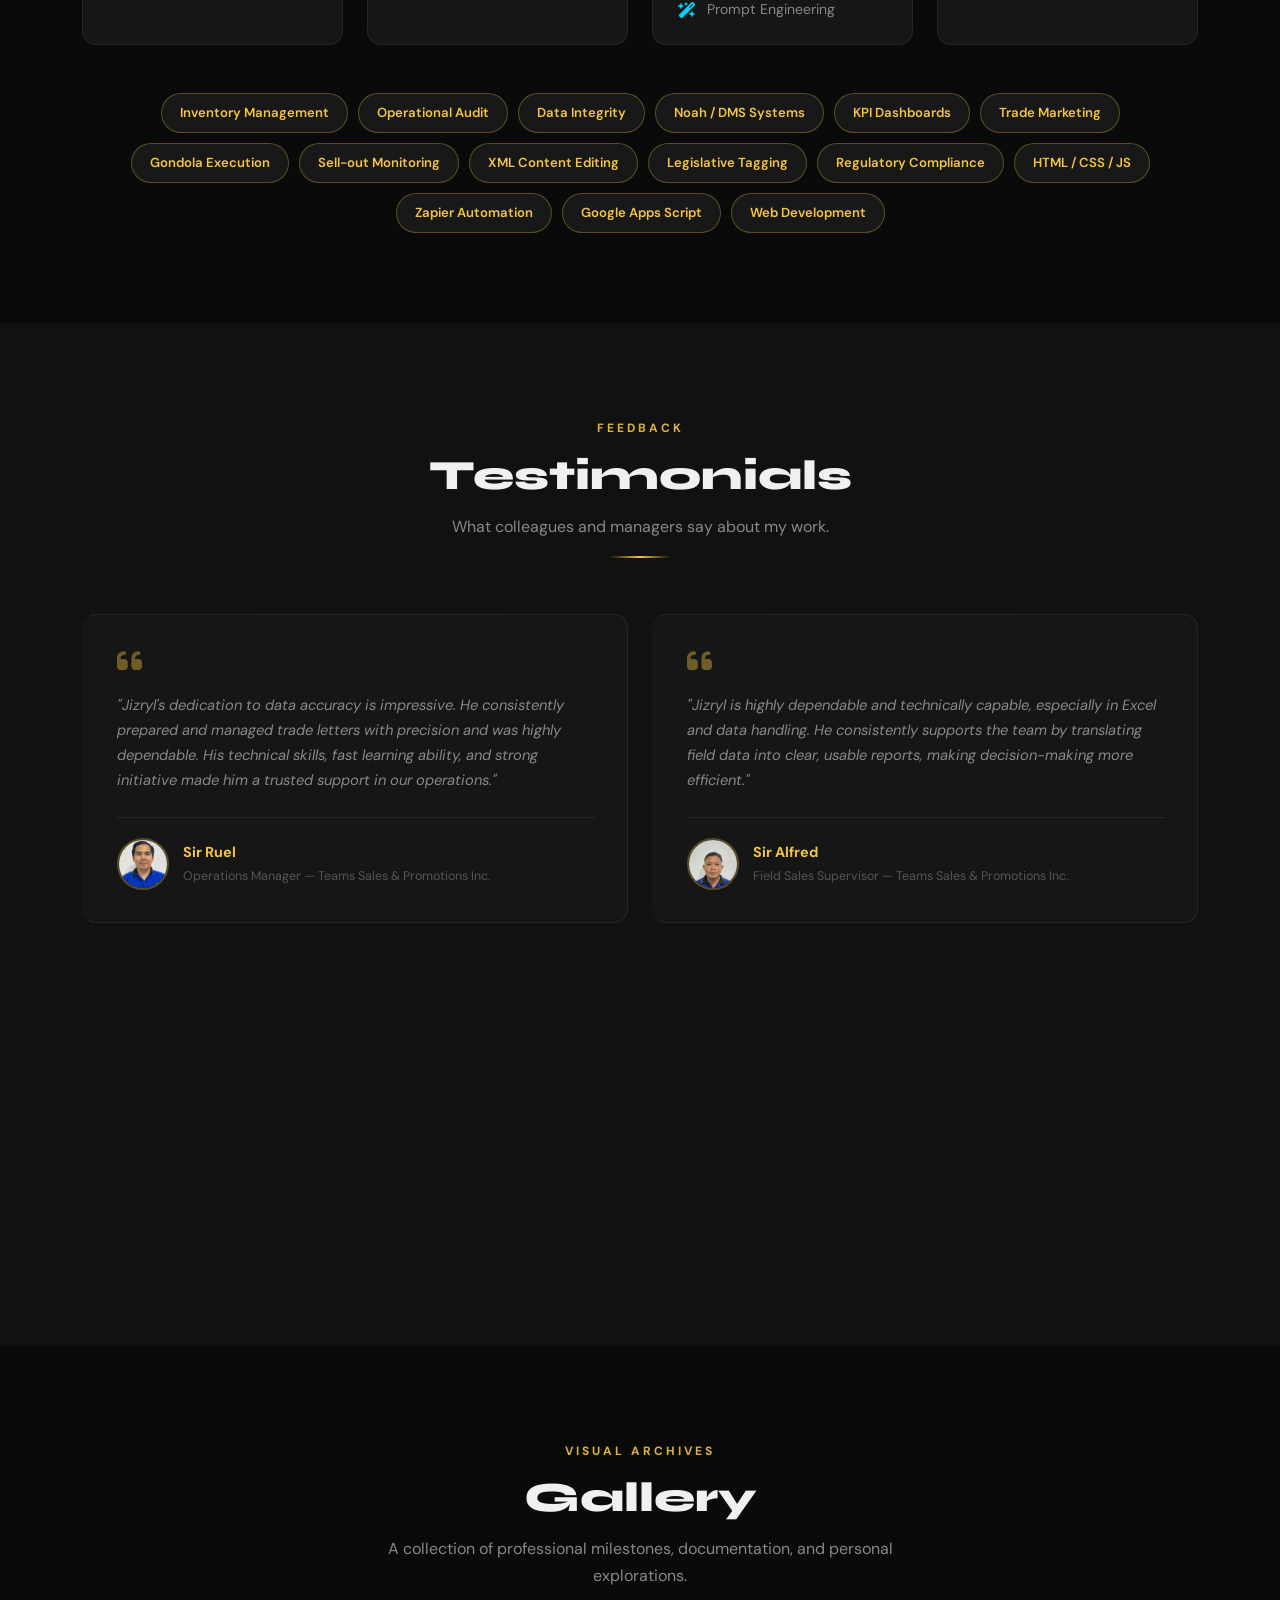
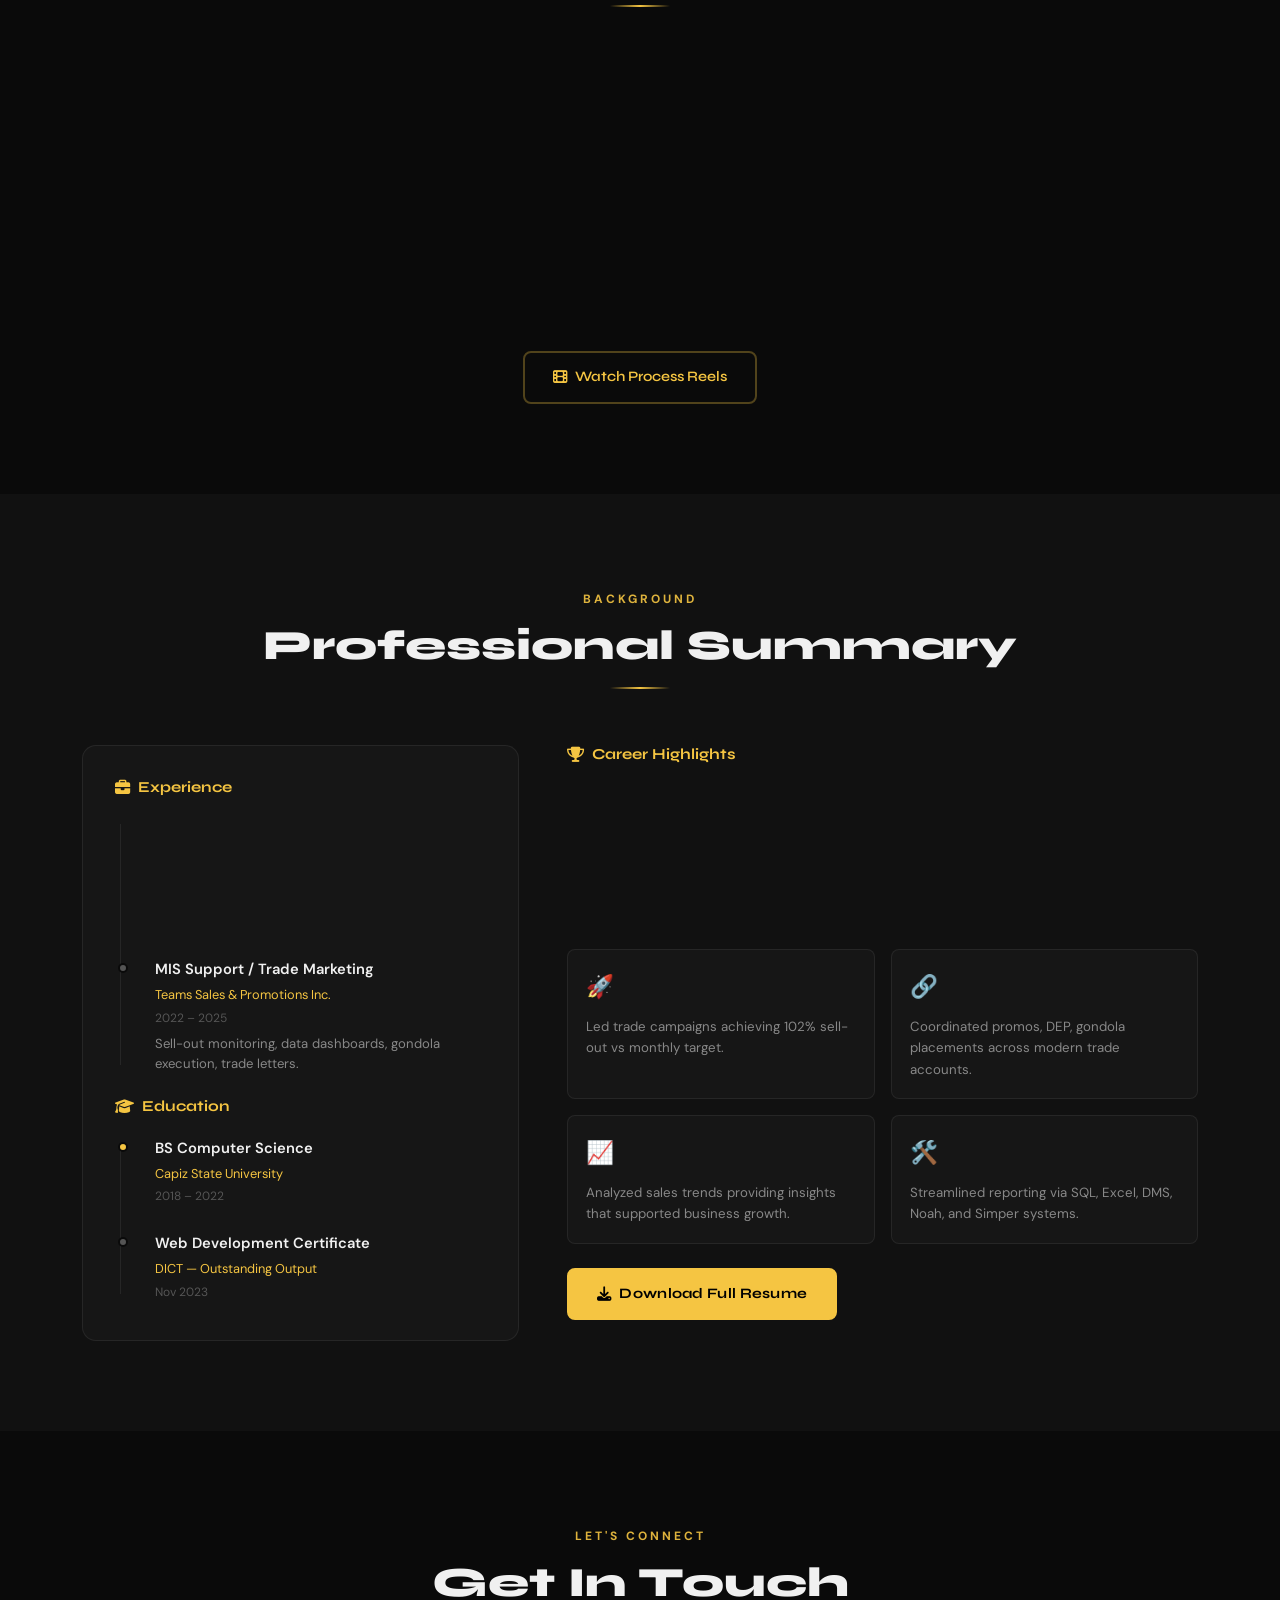
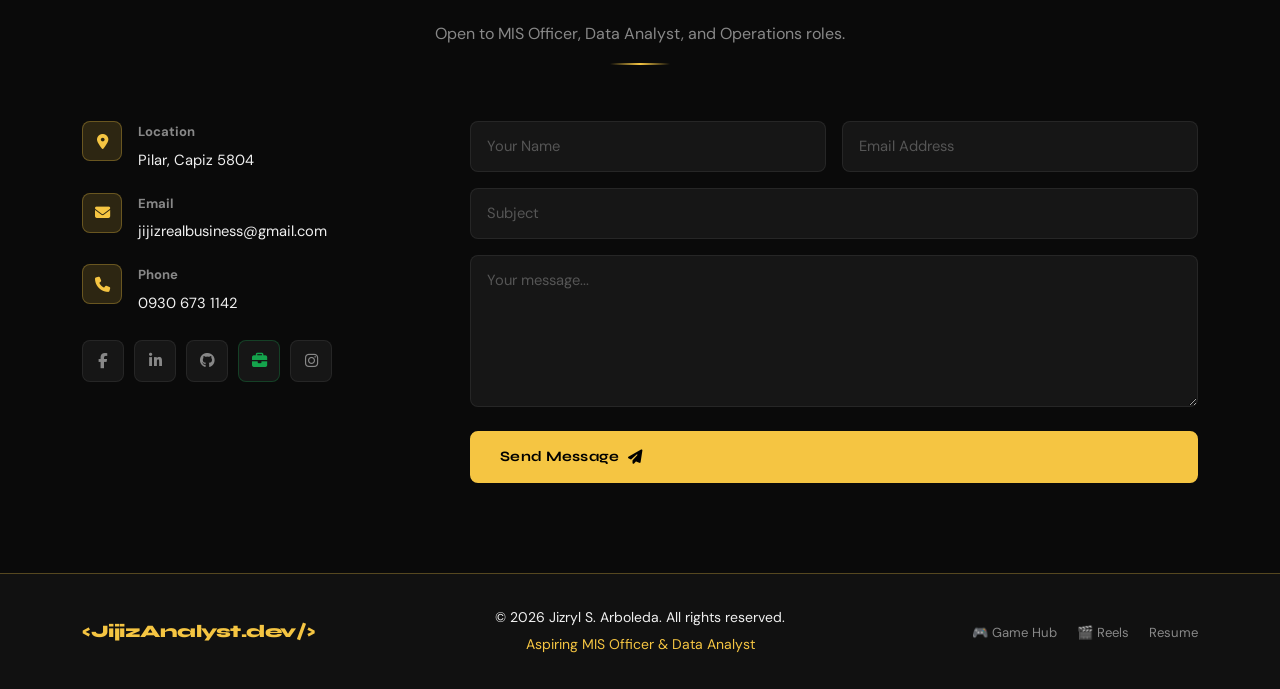
==== commit 5ce2f971: "Add files via upload" ====
--- a/index.html
+++ b/index.html
@@ -519,6 +519,22 @@
           <p>A personal essay blog featuring honest reflections on life, society, and the human experience. Written and designed from scratch — showcasing writing, content creation, and front-end skills.</p>
           <div class="jz-tags"><span>HTML/CSS</span><span>Content Writing</span><span>Blog Design</span><span>Netlify</span></div>
           <a href="https://jijiz-between-tides.netlify.app/" target="_blank" class="jz-work-link">Read the Blog <i class="fa-solid fa-arrow-right"></i></a>
+        </div>
+      </div>
+
+      <div class="col-md-6 col-lg-4">
+        <div class="jz-work-card">
+          <div class="d-flex justify-content-between align-items-start mb-3">
+            <i class="fa-solid fa-bolt fa-2x text-warning"></i>
+            <span class="badge-self-taught">Self-Taught</span>
+          </div>
+          <div class="jz-work-icon" style="background: rgba(46,204,113,0.12)">
+            <i class="fa-solid fa-people-arrows" style="color:#2ecc71"></i>
+          </div>
+          <h5>🏛️ Person Matching System</h5>
+          <p>A Barangay Resident Management & Person Matching Portal with secure login, resident records management, and intelligent matching logic. Built for local government data operations.</p>
+          <div class="jz-tags"><span>HTML/CSS/JS</span><span>Data Management</span><span>Gov Tech</span><span>GitHub Pages</span></div>
+          <a href="https://jijizryl-ops.github.io/person-matching-system/" target="_blank" class="jz-work-link">View Project <i class="fa-solid fa-arrow-right"></i></a>
         </div>
       </div>
 
